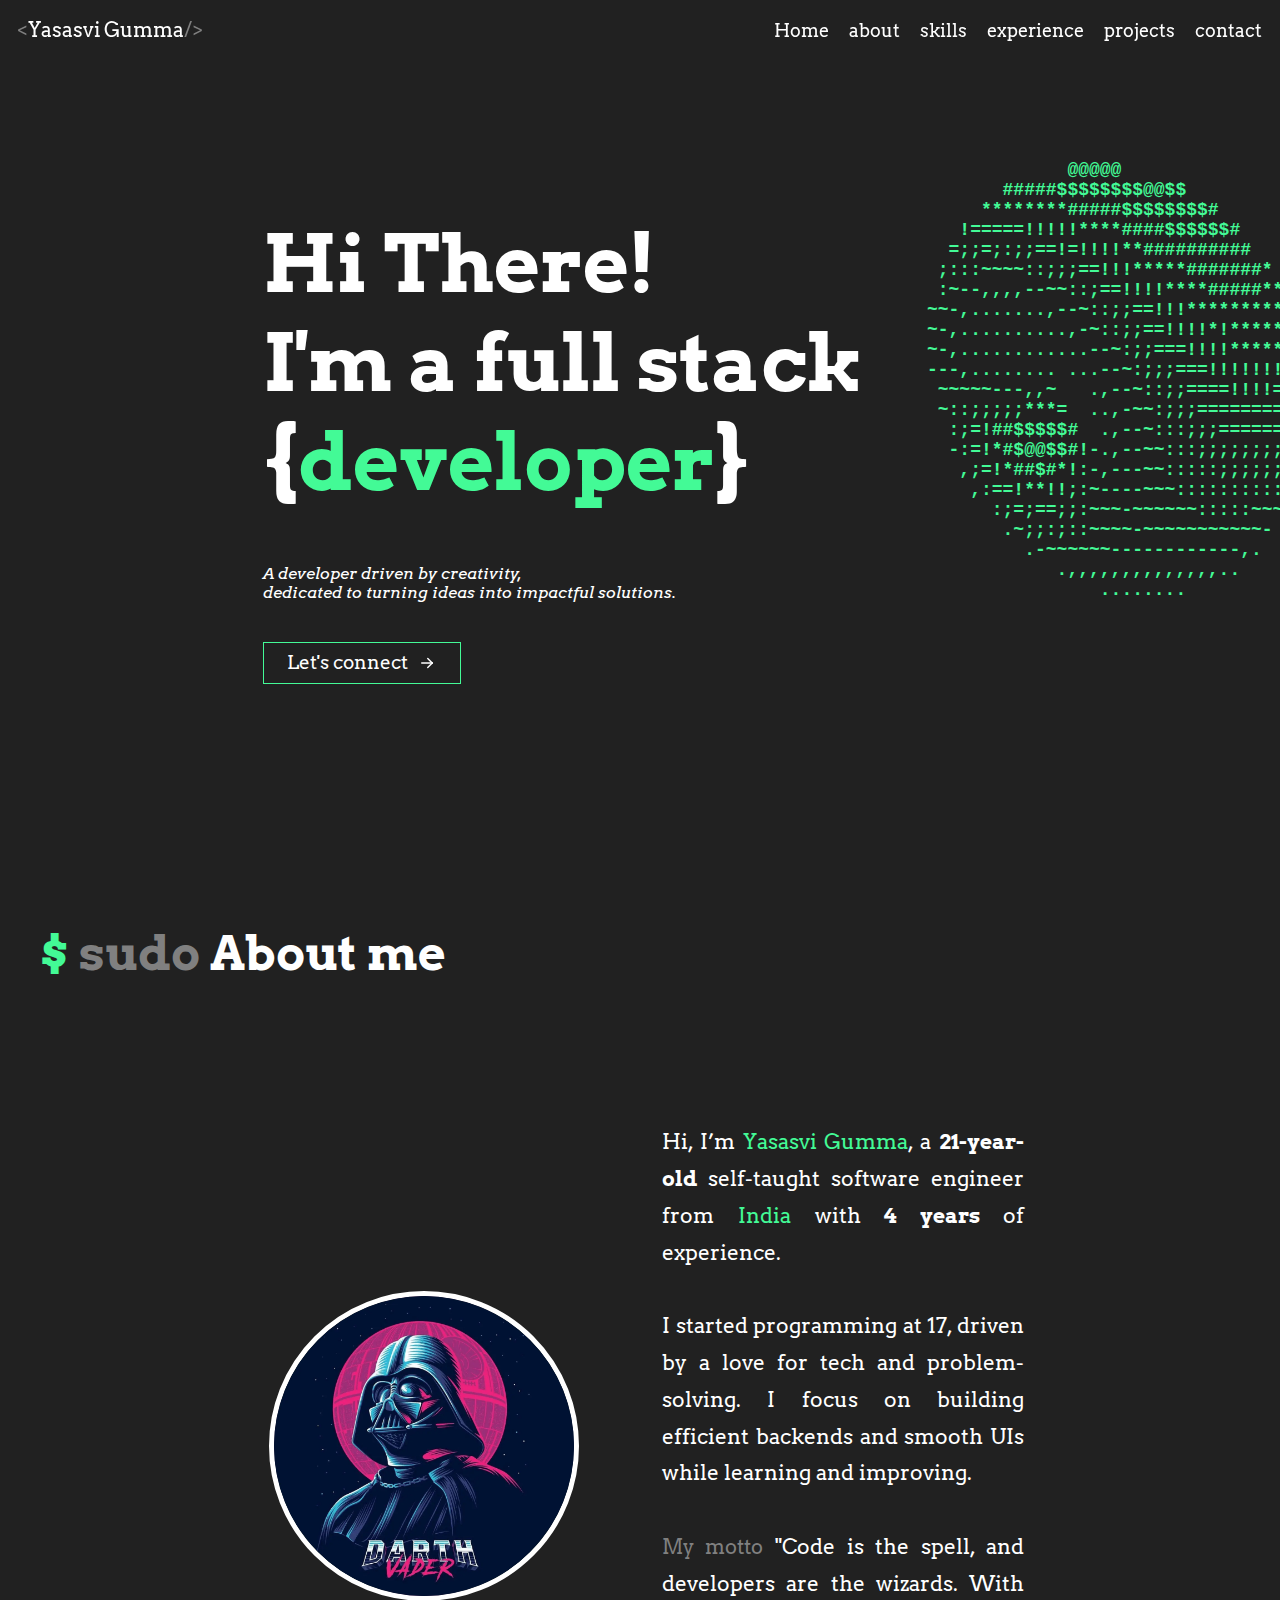
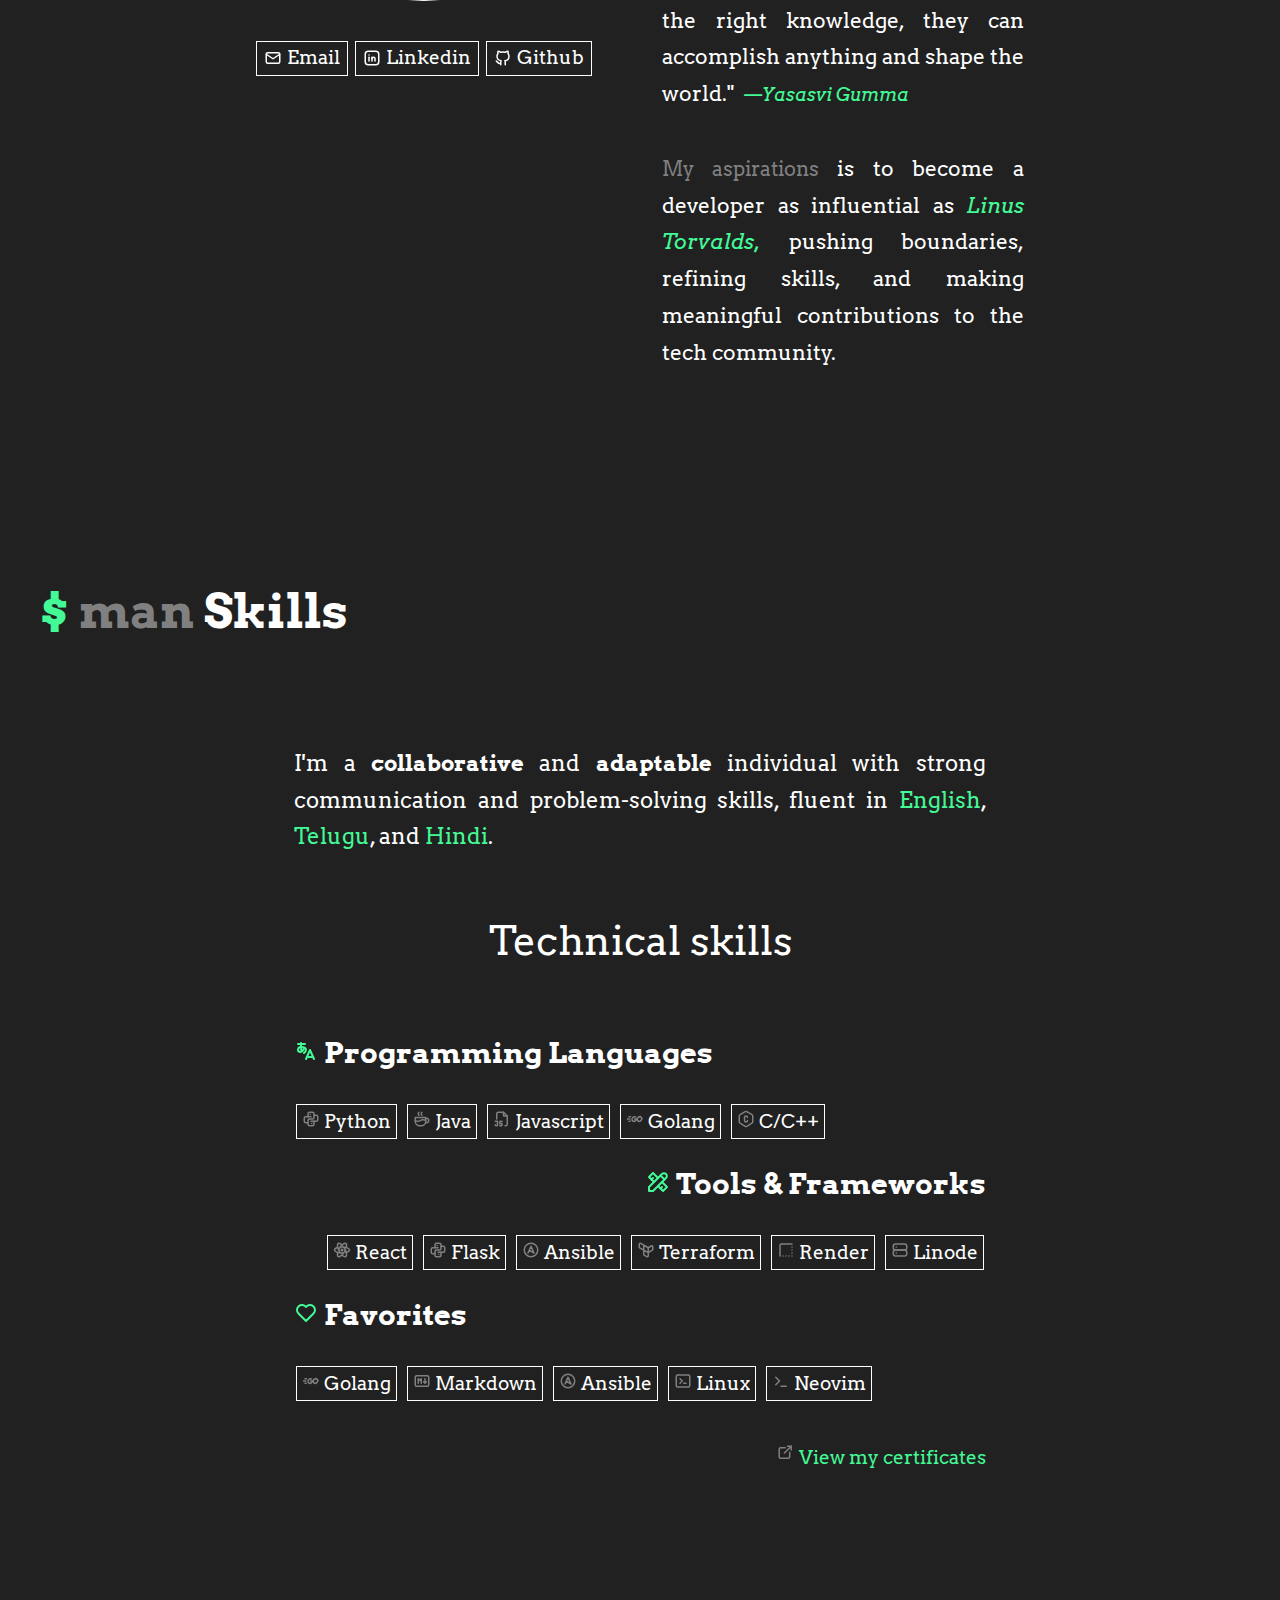
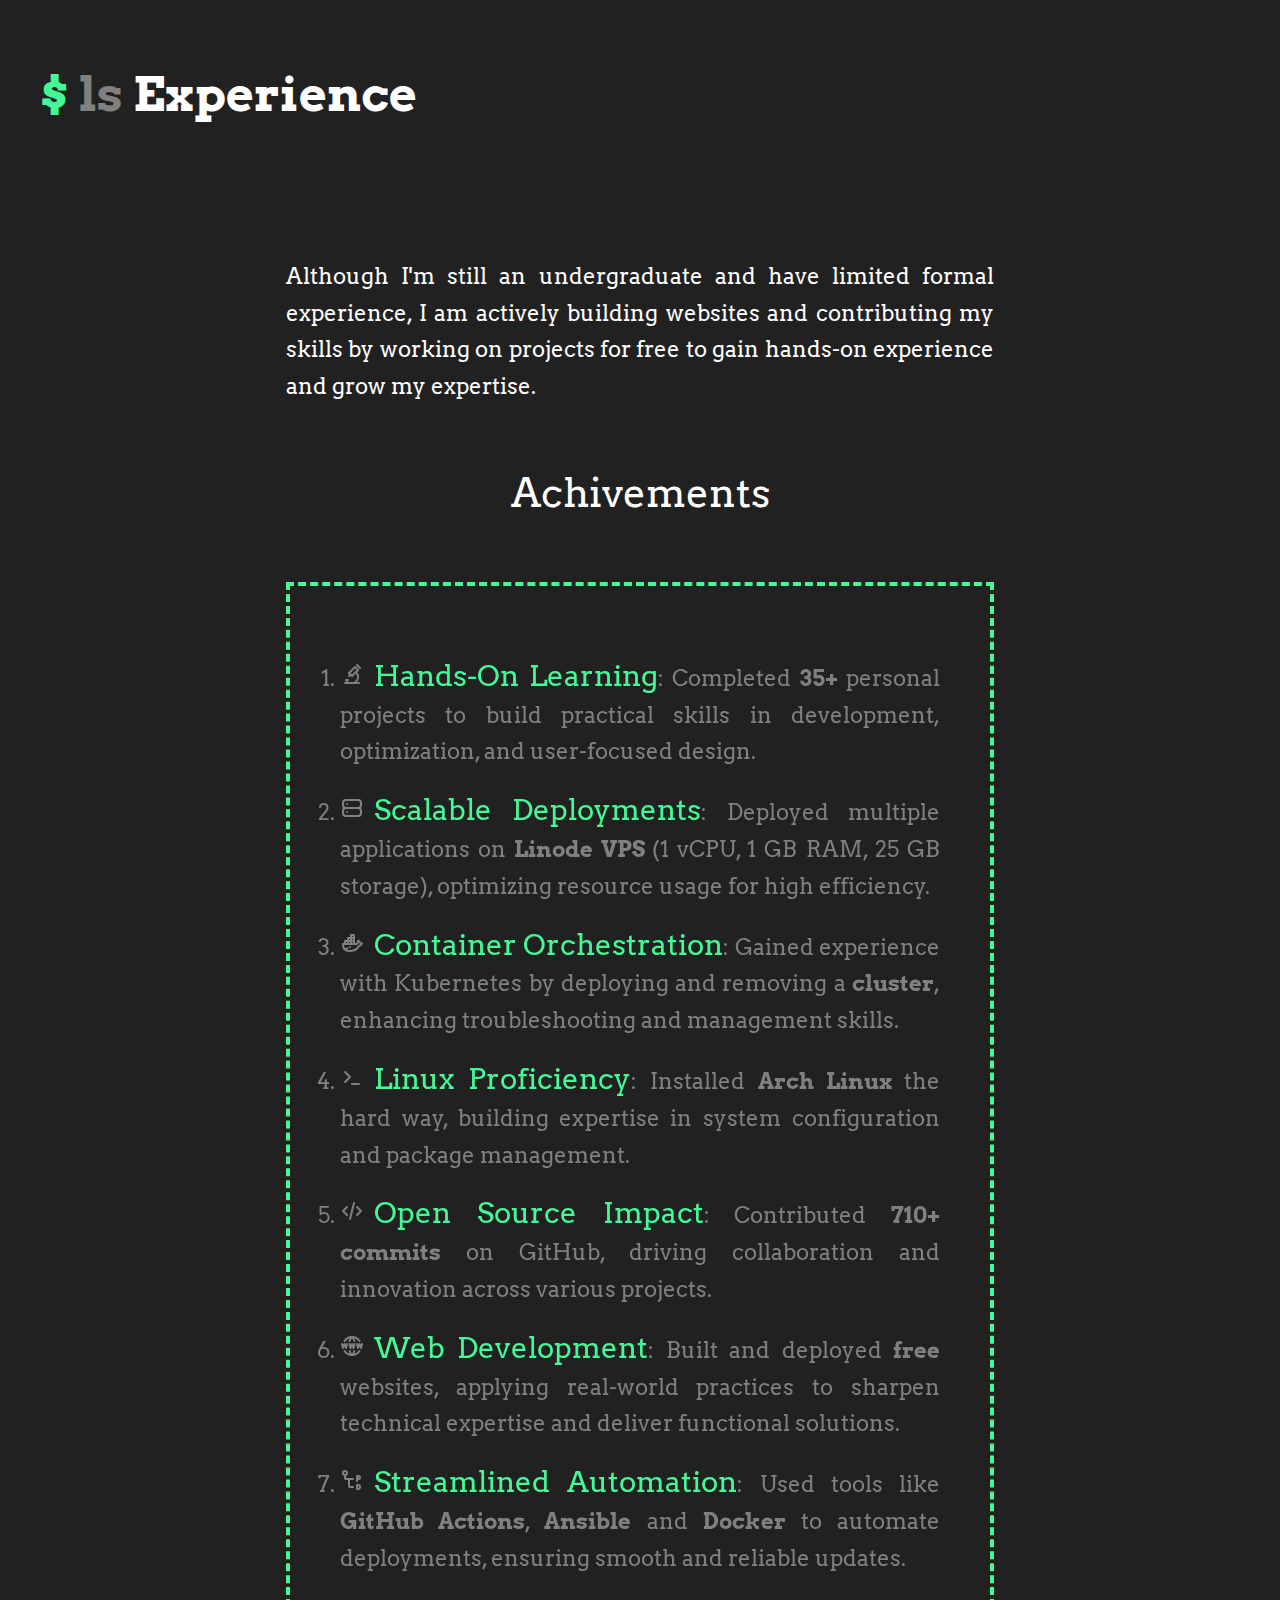
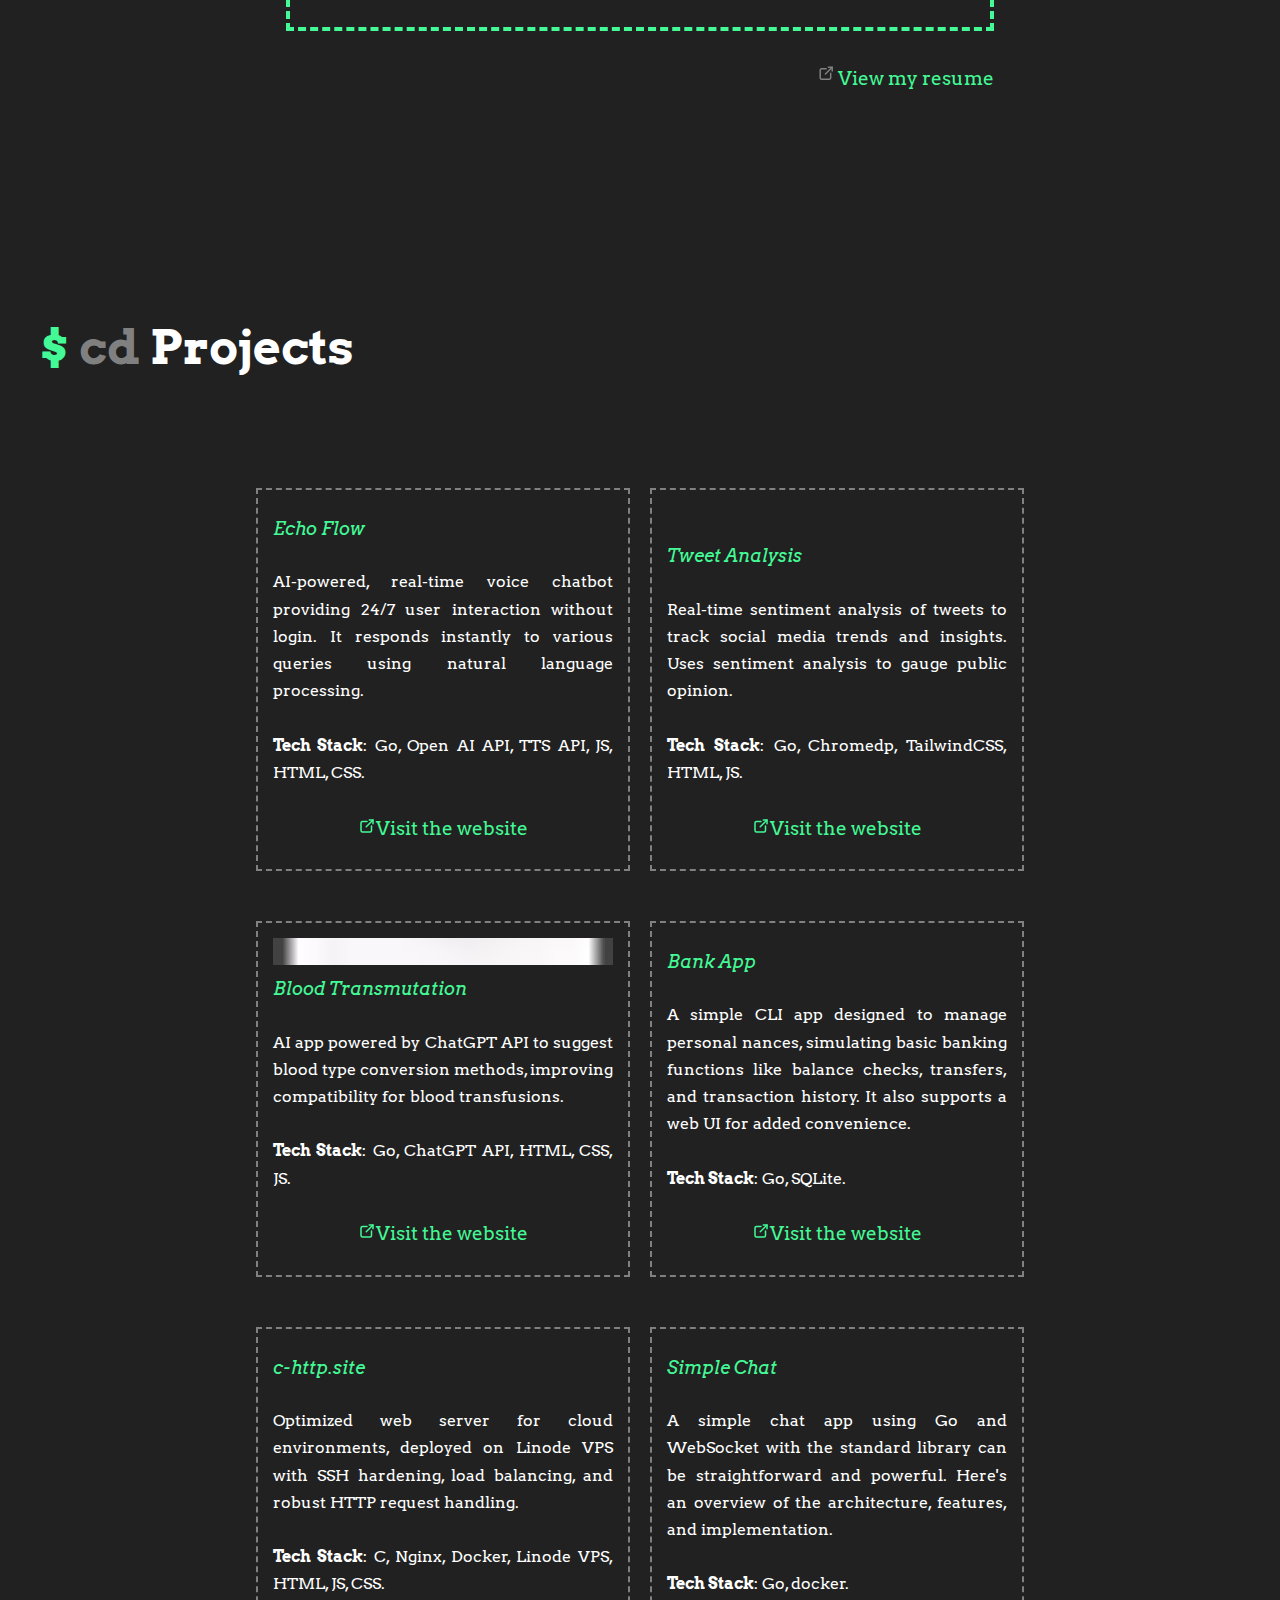
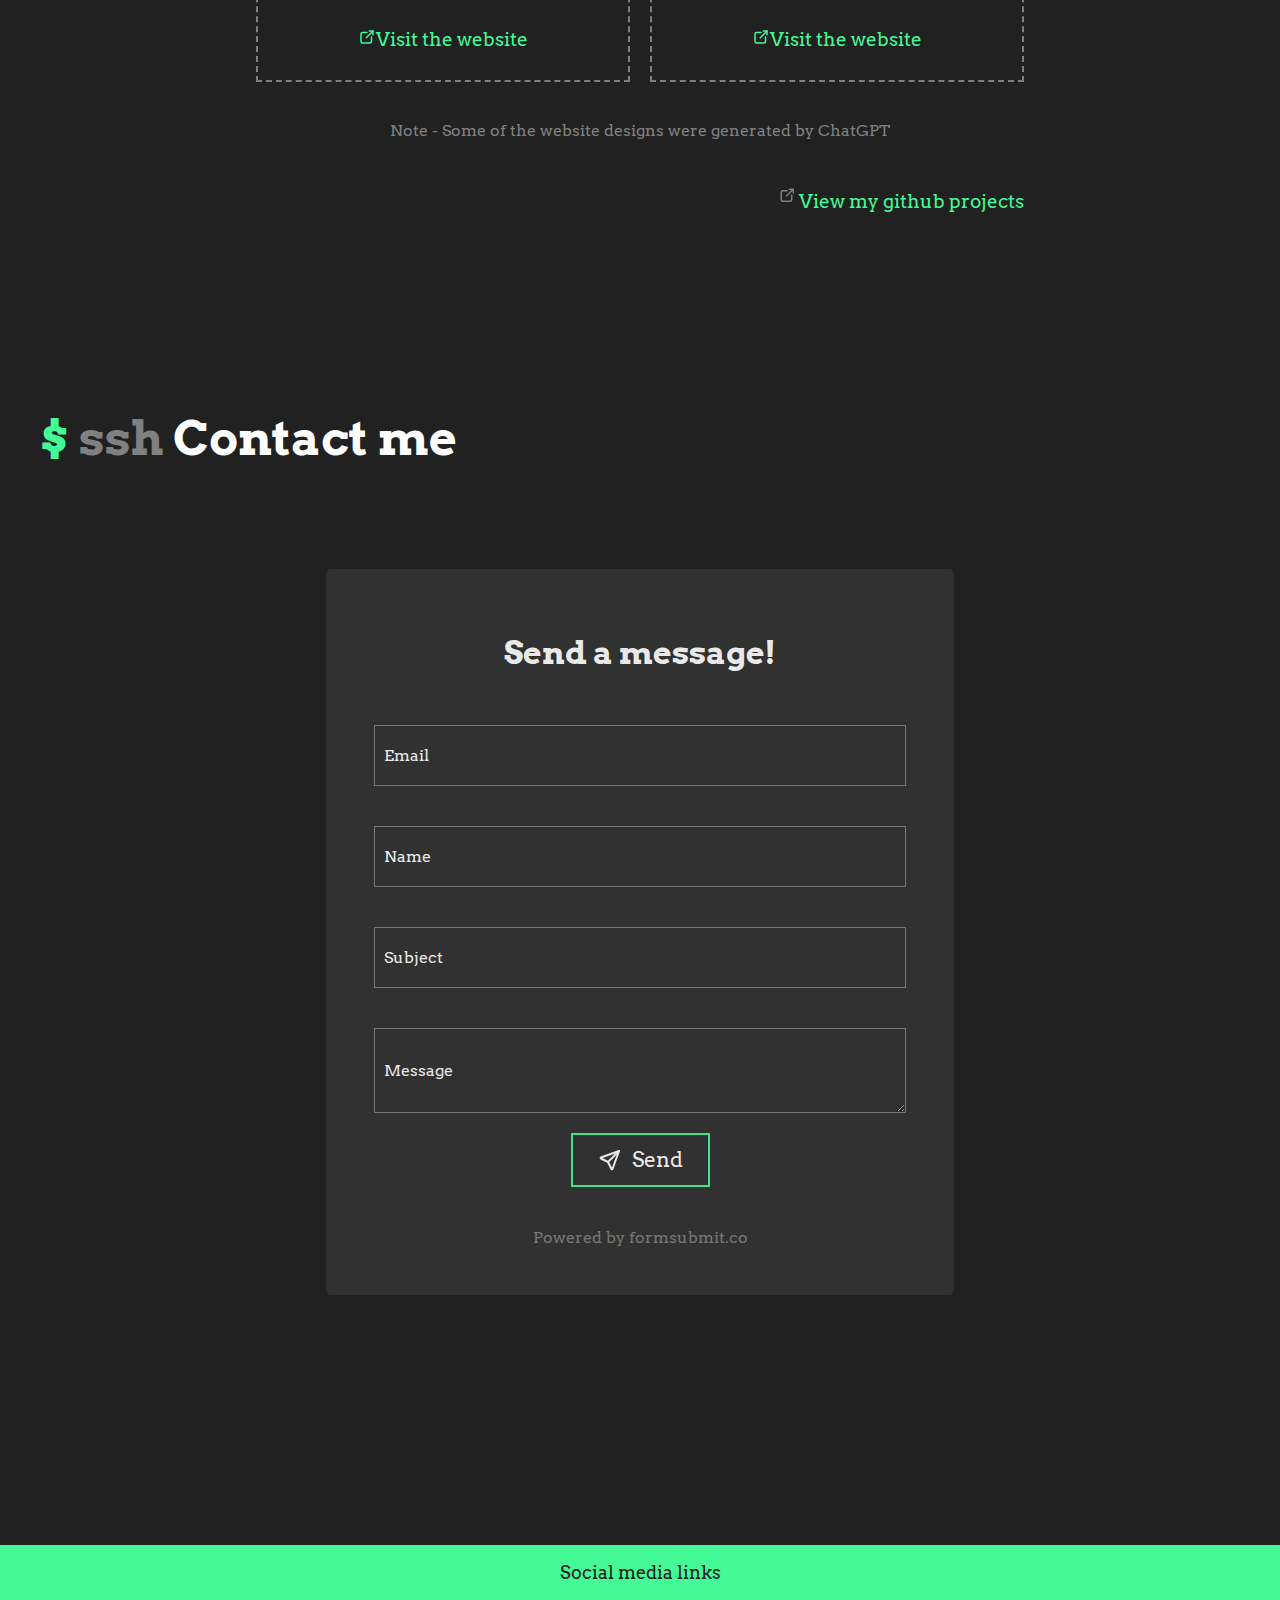
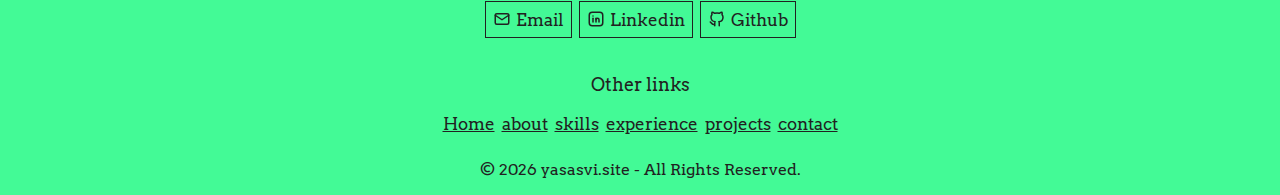
==== index.html @ 7210bdc7 "Done with changes for now." ====
<!doctype html>
<html lang="en">

<head>
  <meta charset="UTF-8" />
  <meta name="X-UA-Compatible" content="IE=edge">
  <meta name="viewport" content="width=device-width, initial-scale=1.0" />
  <meta name="description"
    content="Portfolio of Yasasvi, a passionate software developer with expertise in Golang, web development, and machine learning. Explore projects like 'Blood Transmutation Using Machine Learning Tools', 'Assured Contract Farming System for Stable Market Access', and more. Skills include backend development, blockchain integration, and UI design. Dedicated to creating innovative solutions with an emphasis on clean, efficient code.">
  <title>Yasasvi's portfolio</title>

  <link rel="dns-prefetch" href="https://fonts.googleapis.com">
  <link rel="dns-prefetch" href="https://fonts.gstatic.com" crossorigin />

  <link rel="preconnect" href="https://fonts.googleapis.com" />
  <link rel="preconnect" href="https://fonts.gstatic.com" crossorigin />
  <link href="https://fonts.googleapis.com/css2?family=Arvo:ital,wght@0,400;0,700;1,400;1,700&display=swap"
    rel="stylesheet" media="all" />
  <link rel="stylesheet" href="/assets/css/styles.css" />

  <link rel="prefetch" type="image/webp" href="/assets/img/favicon-small.webp" as="icon">
  <link rel="icon" type="image/webp" href="/assets/img/favicon-small.webp" />
</head>

<body>
  <nav>
    <div class="logo">
      <a href="/">
        <span class="left"></span>
        <span class="logo-txt" style="font-size: 20px">Yasasvi</span>
        <span class="right"></span>
      </a>
    </div>
    <div>
      <a href="/#">Home</a>
      <a href="/#about">about</a>
      <a href="/#skills">skills</a>
      <a href="/#experience">experience</a>
      <a href="/#projects">projects</a>
      <a href="/#contact">contact</a>
    </div>
    <div class="gear">
      <svg xmlns="http://www.w3.org/2000/svg" width="24" height="24" viewBox="0 0 24 24" fill="none"
        stroke="currentColor" stroke-width="2" stroke-linecap="round" stroke-linejoin="round"
        class="icon icon-tabler icons-tabler-outline icon-tabler-menu-4">
        <path stroke="none" d="M0 0h24v24H0z" fill="none" />
        <path d="M7 6h10" />
        <path d="M4 12h16" />
        <path d="M7 12h13" />
        <path d="M7 18h10" />
      </svg>
    </div>
    <div class="sidebar">
      <div>
        <a href="/#">Home</a>
        <a href="/#about">about</a>
        <a href="/#skills">skills</a>
        <a href="/#experience">experience</a>
        <a href="/#projects">projects</a>
        <a href="/#contact">contact</a>
      </div>
    </div>
  </nav>
  <main>
    <section id="home" style="position: relative;">
      <div style="
            position: relative;
            z-index: 2;
          ">
        <div>
          <h1>
            Hi There!<br />I'm a full stack <br />{<span data-value="developer" class="developer"
              style="color: var(--btn-color)">developer</span>}
          </h1>
          <script defer src="/assets/js/developer.js"></script>

          <p style="font-style: italic; font-weight: 500">
            A developer driven by creativity, <br />
            dedicated to turning ideas into impactful solutions.
          </p>

          <br />
          <a href="/#contact" class="btn">Let's connect <svg xmlns="http://www.w3.org/2000/svg" width="24" height="24"
              viewBox="0 0 24 24" fill="none" stroke="currentColor" stroke-width="2" stroke-linecap="round"
              stroke-linejoin="round" class="icon icon-tabler icons-tabler-outline icon-tabler-arrow-right">
              <path stroke="none" d="M0 0h24v24H0z" fill="none" />
              <path d="M5 12l14 0" />
              <path d="M13 18l6 -6" />
              <path d="M13 6l6 6" />
            </svg></a>
        </div>
        <div>
          <div id="donut" style="
                position: absolute;
                top: 0;
                right: 0;
                bottom: 0;
                z-index: -1;
                overflow: clip();
              "></div>
          <script defer src="/assets/js/donut.js"></script>
        </div>
      </div>
    </section>
    <section id="about">
      <h2 class="sub-heading">
        <span class="command" title="A unix/linux command which gives more control">sudo</span>
        About me
      </h2>
      <div style="
            display: flex;
            gap: 70px;
            justify-content: center;
            align-items: center;
            line-height: 2.3rem;
          ">
        <div>
          <img src="/assets/img/favicon.webp " alt="profile pic" width="300px" height="300px" class="blur-load"
            style="border-radius: 50%; border: 5px solid white; background-image: url(/assets/img/favicon-small.webp);"
            title="This is my github profile pic" loading="lazy" />
          <div class="about-links">
            <a href="mailto:contact@yasasvi.site" class="links" target="_blank"><svg xmlns="http://www.w3.org/2000/svg"
                width="24" height="24" viewBox="0 0 24 24" fill="none" stroke="currentColor" stroke-width="2"
                stroke-linecap="round" stroke-linejoin="round"
                class="icon icon-tabler icons-tabler-outline icon-tabler-mail">
                <path stroke="none" d="M0 0h24v24H0z" fill="none" />
                <path d="M3 7a2 2 0 0 1 2 -2h14a2 2 0 0 1 2 2v10a2 2 0 0 1 -2 2h-14a2 2 0 0 1 -2 -2v-10z" />
                <path d="M3 7l9 6l9 -6" />
              </svg>Email</a>
            <a href="https://www.linkedin.com/in/yasasvi-gumma/" class="links" target="_blank"><svg
                xmlns="http://www.w3.org/2000/svg" width="24" height="24" viewBox="0 0 24 24" fill="none"
                stroke="currentColor" stroke-width="2" stroke-linecap="round" stroke-linejoin="round"
                class="icon icon-tabler icons-tabler-outline icon-tabler-brand-linkedin">
                <path stroke="none" d="M0 0h24v24H0z" fill="none" />
                <path d="M8 11v5" />
                <path d="M8 8v.01" />
                <path d="M12 16v-5" />
                <path d="M16 16v-3a2 2 0 1 0 -4 0" />
                <path d="M3 7a4 4 0 0 1 4 -4h10a4 4 0 0 1 4 4v10a4 4 0 0 1 -4 4h-10a4 4 0 0 1 -4 -4z" />
              </svg>Linkedin</a>
            <a href="https://github.com/MementoMori11723" target="_blank" class="links"><svg
                xmlns="http://www.w3.org/2000/svg" width="24" height="24" viewBox="0 0 24 24" fill="none"
                stroke="currentColor" stroke-width="2" stroke-linecap="round" stroke-linejoin="round"
                class="icon icon-tabler icons-tabler-outline icon-tabler-brand-github">
                <path stroke="none" d="M0 0h24v24H0z" fill="none" />
                <path
                  d="M9 19c-4.3 1.4 -4.3 -2.5 -6 -3m12 5v-3.5c0 -1 .1 -1.4 -.5 -2c2.8 -.3 5.5 -1.4 5.5 -6a4.6 4.6 0 0 0 -1.3 -3.2a4.2 4.2 0 0 0 -.1 -3.2s-1.1 -.3 -3.5 1.3a12.3 12.3 0 0 0 -6.2 0c-2.4 -1.6 -3.5 -1.3 -3.5 -1.3a4.2 4.2 0 0 0 -.1 3.2a4.6 4.6 0 0 0 -1.3 3.2c0 4.6 2.7 5.7 5.5 6c-.6 .6 -.6 1.2 -.5 2v3.5" />
              </svg>Github</a>
          </div>
        </div>
        <div>
          <p style="
                font-weight: 500;
                font-size: 1.3rem;
                text-align: justify;
                margin-top: 150px;
              ">
            Hi, I’m <span style="color: var(--btn-color)">Yasasvi Gumma</span>, a <strong>21-year-old</strong>
            self-taught software engineer from <span style="color: var(--btn-color)">India</span> with <strong>4 years
            </strong>of experience. <br> <br>I started programming at 17, driven by a love for tech and problem-solving.
            I focus on building efficient backends and smooth UIs while learning and improving. <br /><br />
            <span class="about-sub-tag">My motto</span>
            "Code is the spell, and developers are the wizards. With the right
            knowledge, they can accomplish anything and shape the world."&nbsp;
            <span style="
                  font-style: italic;
                  font-size: 1.15rem;
                  color: var(--btn-color);
                ">—Yasasvi Gumma</span>

            <br /><br />
            <span class="about-sub-tag">My aspirations</span>
            is to become a developer as influential as
            <span style="font-style: italic; color: var(--btn-color)">Linus Torvalds,</span>
            pushing boundaries, refining skills, and making meaningful
            contributions to the tech community.
          </p>
        </div>
      </div>
    </section>
    <section id="skills">
      <h2 class="sub-heading">
        <span class="command" title="A unix/linux command which gives information about other commands">man</span>
        Skills
      </h2>
      <div class="data">
        <p style="font-size: 1.4rem; line-height: 2.3rem;">I'm a <strong>collaborative</strong> and
          <strong>adaptable</strong> individual with strong
          communication and problem-solving skills, fluent in
          <span style="color: var(--btn-color)">English</span>, <span style="color: var(--btn-color)">Telugu</span>, and
          <span style="color: var(--btn-color)">Hindi</span>.
        </p>
        <div class="txt">
          <p>Technical skills</p>
        </div>
        <div class="left">
          <p>
            <span> <svg xmlns="http://www.w3.org/2000/svg" width="24" height="24" viewBox="0 0 24 24" fill="none"
                stroke="currentColor" stroke-width="2" stroke-linecap="round" stroke-linejoin="round"
                class="icon icon-tabler icons-tabler-outline icon-tabler-language-hiragana">
                <path stroke="none" d="M0 0h24v24H0z" fill="none" />
                <path d="M4 5h7" />
                <path d="M7 4c0 4.846 0 7 .5 8" />
                <path
                  d="M10 8.5c0 2.286 -2 4.5 -3.5 4.5s-2.5 -1.135 -2.5 -2c0 -2 1 -3 3 -3s5 .57 5 2.857c0 1.524 -.667 2.571 -2 3.143" />
                <path d="M12 20l4 -9l4 9" />
                <path d="M19.1 18h-6.2" />
              </svg> Programming Languages</span>
          <div>
            <a href="https://www.python.org/" target="_blank"
              title="Python is a programming language that is easy to get started with."><svg
                xmlns="http://www.w3.org/2000/svg" width="24" height="24" viewBox="0 0 24 24" fill="none"
                stroke="currentColor" stroke-width="2" stroke-linecap="round" stroke-linejoin="round"
                class="icon icon-tabler icons-tabler-outline icon-tabler-brand-python">
                <path stroke="none" d="M0 0h24v24H0z" fill="none" />
                <path d="M12 9h-7a2 2 0 0 0 -2 2v4a2 2 0 0 0 2 2h3" />
                <path d="M12 15h7a2 2 0 0 0 2 -2v-4a2 2 0 0 0 -2 -2h-3" />
                <path
                  d="M8 9v-4a2 2 0 0 1 2 -2h4a2 2 0 0 1 2 2v5a2 2 0 0 1 -2 2h-4a2 2 0 0 0 -2 2v5a2 2 0 0 0 2 2h4a2 2 0 0 0 2 -2v-4" />
                <path d="M11 6l0 .01" />
                <path d="M13 18l0 .01" />
              </svg>Python</a>
            <a href="https://en.wikipedia.org/wiki/Java_(programming_language)" target="_blank"><svg
                xmlns="http://www.w3.org/2000/svg" width="24" height="24" viewBox="0 0 24 24" fill="none"
                stroke="currentColor" stroke-width="2" stroke-linecap="round" stroke-linejoin="round"
                class="icon icon-tabler icons-tabler-outline icon-tabler-coffee">
                <path stroke="none" d="M0 0h24v24H0z" fill="none" />
                <path
                  d="M3 14c.83 .642 2.077 1.017 3.5 1c1.423 .017 2.67 -.358 3.5 -1c.83 -.642 2.077 -1.017 3.5 -1c1.423 -.017 2.67 .358 3.5 1" />
                <path d="M8 3a2.4 2.4 0 0 0 -1 2a2.4 2.4 0 0 0 1 2" />
                <path d="M12 3a2.4 2.4 0 0 0 -1 2a2.4 2.4 0 0 0 1 2" />
                <path d="M3 10h14v5a6 6 0 0 1 -6 6h-2a6 6 0 0 1 -6 -6v-5z" />
                <path d="M16.746 16.726a3 3 0 1 0 .252 -5.555" />
              </svg>Java</a>
            <a href="https://developer.mozilla.org/en-US/docs/Learn_web_development/Core/Scripting/What_is_JavaScript"
              target="_blank"><svg xmlns="http://www.w3.org/2000/svg" width="24" height="24" viewBox="0 0 24 24"
                fill="none" stroke="currentColor" stroke-width="2" stroke-linecap="round" stroke-linejoin="round"
                class="icon icon-tabler icons-tabler-outline icon-tabler-file-type-js">
                <path stroke="none" d="M0 0h24v24H0z" fill="none" />
                <path d="M14 3v4a1 1 0 0 0 1 1h4" />
                <path d="M3 15h3v4.5a1.5 1.5 0 0 1 -3 0" />
                <path
                  d="M9 20.25c0 .414 .336 .75 .75 .75h1.25a1 1 0 0 0 1 -1v-1a1 1 0 0 0 -1 -1h-1a1 1 0 0 1 -1 -1v-1a1 1 0 0 1 1 -1h1.25a.75 .75 0 0 1 .75 .75" />
                <path d="M5 12v-7a2 2 0 0 1 2 -2h7l5 5v11a2 2 0 0 1 -2 2h-1" />
              </svg>Javascript</a>
            <a href="https://go.dev/" target="_blank"><svg xmlns="http://www.w3.org/2000/svg" width="24" height="24"
                viewBox="0 0 24 24" fill="none" stroke="currentColor" stroke-width="2" stroke-linecap="round"
                stroke-linejoin="round" class="icon icon-tabler icons-tabler-outline icon-tabler-brand-golang">
                <path stroke="none" d="M0 0h24v24H0z" fill="none" />
                <path
                  d="M15.695 14.305c1.061 1.06 2.953 .888 4.226 -.384c1.272 -1.273 1.444 -3.165 .384 -4.226c-1.061 -1.06 -2.953 -.888 -4.226 .384c-1.272 1.273 -1.444 3.165 -.384 4.226z" />
                <path
                  d="M12.68 9.233c-1.084 -.497 -2.545 -.191 -3.591 .846c-1.284 1.273 -1.457 3.165 -.388 4.226c1.07 1.06 2.978 .888 4.261 -.384a3.669 3.669 0 0 0 1.038 -1.921h-2.427" />
                <path d="M5.5 15h-1.5" />
                <path d="M6 9h-2" />
                <path d="M5 12h-3" />
              </svg>Golang</a>
            <a href="https://en.wikipedia.org/wiki/C_(programming_language)" target="_blank"><svg
                xmlns="http://www.w3.org/2000/svg" width="24" height="24" viewBox="0 0 24 24" fill="none"
                stroke="currentColor" stroke-width="2" stroke-linecap="round" stroke-linejoin="round"
                class="icon icon-tabler icons-tabler-outline icon-tabler-hexagon-letter-c">
                <path stroke="none" d="M0 0h24v24H0z" fill="none" />
                <path
                  d="M19.875 6.27a2.225 2.225 0 0 1 1.125 1.948v7.284c0 .809 -.443 1.555 -1.158 1.948l-6.75 4.27a2.269 2.269 0 0 1 -2.184 0l-6.75 -4.27a2.225 2.225 0 0 1 -1.158 -1.948v-7.285c0 -.809 .443 -1.554 1.158 -1.947l6.75 -3.98a2.33 2.33 0 0 1 2.25 0l6.75 3.98h-.033z" />
                <path d="M14 10a2 2 0 1 0 -4 0v4a2 2 0 1 0 4 0" />
              </svg>C/C++</a>
          </div>
          </p>
        </div>
        <div class="right">
          <p>
            <span> <svg xmlns="http://www.w3.org/2000/svg" width="24" height="24" viewBox="0 0 24 24" fill="none"
                stroke="currentColor" stroke-width="2" stroke-linecap="round" stroke-linejoin="round"
                class="icon icon-tabler icons-tabler-outline icon-tabler-tools">
                <path stroke="none" d="M0 0h24v24H0z" fill="none" />
                <path d="M3 21h4l13 -13a1.5 1.5 0 0 0 -4 -4l-13 13v4" />
                <path d="M14.5 5.5l4 4" />
                <path d="M12 8l-5 -5l-4 4l5 5" />
                <path d="M7 8l-1.5 1.5" />
                <path d="M16 12l5 5l-4 4l-5 -5" />
                <path d="M16 17l-1.5 1.5" />
              </svg> Tools & Frameworks</span>
          <div>
            <a href="https://react.dev/" target="_blank"><svg xmlns="http://www.w3.org/2000/svg" width="24" height="24"
                viewBox="0 0 24 24" fill="none" stroke="currentColor" stroke-width="2" stroke-linecap="round"
                stroke-linejoin="round" class="icon icon-tabler icons-tabler-outline icon-tabler-brand-react">
                <path stroke="none" d="M0 0h24v24H0z" fill="none" />
                <path
                  d="M6.306 8.711c-2.602 .723 -4.306 1.926 -4.306 3.289c0 2.21 4.477 4 10 4c.773 0 1.526 -.035 2.248 -.102" />
                <path
                  d="M17.692 15.289c2.603 -.722 4.308 -1.926 4.308 -3.289c0 -2.21 -4.477 -4 -10 -4c-.773 0 -1.526 .035 -2.25 .102" />
                <path
                  d="M6.305 15.287c-.676 2.615 -.485 4.693 .695 5.373c1.913 1.105 5.703 -1.877 8.464 -6.66c.387 -.67 .733 -1.339 1.036 -2" />
                <path
                  d="M17.694 8.716c.677 -2.616 .487 -4.696 -.694 -5.376c-1.913 -1.105 -5.703 1.877 -8.464 6.66c-.387 .67 -.733 1.34 -1.037 2" />
                <path
                  d="M12 5.424c-1.925 -1.892 -3.82 -2.766 -5 -2.084c-1.913 1.104 -1.226 5.877 1.536 10.66c.386 .67 .793 1.304 1.212 1.896" />
                <path
                  d="M12 18.574c1.926 1.893 3.821 2.768 5 2.086c1.913 -1.104 1.226 -5.877 -1.536 -10.66c-.375 -.65 -.78 -1.283 -1.212 -1.897" />
                <path d="M11.5 12.866a1 1 0 1 0 1 -1.732a1 1 0 0 0 -1 1.732z" />
              </svg>React</a>
            <a href="https://flask.palletsprojects.com/en/stable/" target="_blank"><svg
                xmlns="http://www.w3.org/2000/svg" width="24" height="24" viewBox="0 0 24 24" fill="none"
                stroke="currentColor" stroke-width="2" stroke-linecap="round" stroke-linejoin="round"
                class="icon icon-tabler icons-tabler-outline icon-tabler-brand-python">
                <path stroke="none" d="M0 0h24v24H0z" fill="none" />
                <path d="M12 9h-7a2 2 0 0 0 -2 2v4a2 2 0 0 0 2 2h3" />
                <path d="M12 15h7a2 2 0 0 0 2 -2v-4a2 2 0 0 0 -2 -2h-3" />
                <path
                  d="M8 9v-4a2 2 0 0 1 2 -2h4a2 2 0 0 1 2 2v5a2 2 0 0 1 -2 2h-4a2 2 0 0 0 -2 2v5a2 2 0 0 0 2 2h4a2 2 0 0 0 2 -2v-4" />
                <path d="M11 6l0 .01" />
                <path d="M13 18l0 .01" />
              </svg>Flask</a>
            <a href="https://docs.ansible.com/ansible/latest/index.html" target="_blank"><svg
                xmlns="http://www.w3.org/2000/svg" width="24" height="24" viewBox="0 0 24 24" fill="none"
                stroke="currentColor" stroke-width="2" stroke-linecap="round" stroke-linejoin="round"
                class="icon icon-tabler icons-tabler-outline icon-tabler-brand-ansible">
                <path stroke="none" d="M0 0h24v24H0z" fill="none" />
                <path d="M12 12m-9 0a9 9 0 1 0 18 0a9 9 0 1 0 -18 0" />
                <path d="M9.647 12.294l6.353 3.706l-4 -9l-4 9" />
              </svg>Ansible</a>
            <a href="https://www.terraform.io/" target="_blank"><svg xmlns="http://www.w3.org/2000/svg" width="24"
                height="24" viewBox="0 0 24 24" fill="none" stroke="currentColor" stroke-width="2"
                stroke-linecap="round" stroke-linejoin="round"
                class="icon icon-tabler icons-tabler-outline icon-tabler-brand-terraform">
                <path stroke="none" d="M0 0h24v24H0z" fill="none" />
                <path
                  d="M15 15.5l-11.476 -6.216a1 1 0 0 1 -.524 -.88v-4.054a1.35 1.35 0 0 1 2.03 -1.166l9.97 5.816v10.65a1.35 1.35 0 0 1 -2.03 1.166l-3.474 -2.027a1 1 0 0 1 -.496 -.863v-11.926" />
                <path d="M15 15.5l5.504 -3.21a1 1 0 0 0 .496 -.864v-3.576a1.35 1.35 0 0 0 -2.03 -1.166l-3.97 2.316" />
              </svg>Terraform</a>
            <a href="https://render.com/" target="_blank"><svg xmlns="http://www.w3.org/2000/svg" width="24" height="24"
                viewBox="0 0 24 24" fill="none" stroke="currentColor" stroke-width="2" stroke-linecap="round"
                stroke-linejoin="round" class="icon icon-tabler icons-tabler-outline icon-tabler-border-style">
                <path stroke="none" d="M0 0h24v24H0z" fill="none" />
                <path d="M4 20v-14a2 2 0 0 1 2 -2h14" />
                <path d="M20 8v.01" />
                <path d="M20 12v.01" />
                <path d="M20 16v.01" />
                <path d="M8 20v.01" />
                <path d="M12 20v.01" />
                <path d="M16 20v.01" />
                <path d="M20 20v.01" />
              </svg>Render</a>
            <a href="https://www.linode.com/" target="_blank"><svg xmlns="http://www.w3.org/2000/svg" width="24"
                height="24" viewBox="0 0 24 24" fill="none" stroke="currentColor" stroke-width="2"
                stroke-linecap="round" stroke-linejoin="round"
                class="icon icon-tabler icons-tabler-outline icon-tabler-server">
                <path stroke="none" d="M0 0h24v24H0z" fill="none" />
                <path d="M3 4m0 3a3 3 0 0 1 3 -3h12a3 3 0 0 1 3 3v2a3 3 0 0 1 -3 3h-12a3 3 0 0 1 -3 -3z" />
                <path d="M3 12m0 3a3 3 0 0 1 3 -3h12a3 3 0 0 1 3 3v2a3 3 0 0 1 -3 3h-12a3 3 0 0 1 -3 -3z" />
                <path d="M7 8l0 .01" />
                <path d="M7 16l0 .01" />
              </svg>Linode</a>
          </div>
          </p>
        </div>
        <div class="left">
          <p>
            <span> <svg xmlns="http://www.w3.org/2000/svg" width="24" height="24" viewBox="0 0 24 24" fill="none"
                stroke="currentColor" stroke-width="2" stroke-linecap="round" stroke-linejoin="round"
                class="icon icon-tabler icons-tabler-outline icon-tabler-heart">
                <path stroke="none" d="M0 0h24v24H0z" fill="none" />
                <path d="M19.5 12.572l-7.5 7.428l-7.5 -7.428a5 5 0 1 1 7.5 -6.566a5 5 0 1 1 7.5 6.572" />
              </svg> Favorites</span>
          <div>
            <a href="https://go.dev/" target="_blank"><svg xmlns="http://www.w3.org/2000/svg" width="24" height="24"
                viewBox="0 0 24 24" fill="none" stroke="currentColor" stroke-width="2" stroke-linecap="round"
                stroke-linejoin="round" class="icon icon-tabler icons-tabler-outline icon-tabler-brand-golang">
                <path stroke="none" d="M0 0h24v24H0z" fill="none" />
                <path
                  d="M15.695 14.305c1.061 1.06 2.953 .888 4.226 -.384c1.272 -1.273 1.444 -3.165 .384 -4.226c-1.061 -1.06 -2.953 -.888 -4.226 .384c-1.272 1.273 -1.444 3.165 -.384 4.226z" />
                <path
                  d="M12.68 9.233c-1.084 -.497 -2.545 -.191 -3.591 .846c-1.284 1.273 -1.457 3.165 -.388 4.226c1.07 1.06 2.978 .888 4.261 -.384a3.669 3.669 0 0 0 1.038 -1.921h-2.427" />
                <path d="M5.5 15h-1.5" />
                <path d="M6 9h-2" />
                <path d="M5 12h-3" />
              </svg>Golang</a>
            <a href="https://www.markdownguide.org/" target="_blank"><svg xmlns="http://www.w3.org/2000/svg" width="24"
                height="24" viewBox="0 0 24 24" fill="none" stroke="currentColor" stroke-width="2"
                stroke-linecap="round" stroke-linejoin="round"
                class="icon icon-tabler icons-tabler-outline icon-tabler-markdown">
                <path stroke="none" d="M0 0h24v24H0z" fill="none" />
                <path d="M3 5m0 2a2 2 0 0 1 2 -2h14a2 2 0 0 1 2 2v10a2 2 0 0 1 -2 2h-14a2 2 0 0 1 -2 -2z" />
                <path d="M7 15v-6l2 2l2 -2v6" />
                <path d="M14 13l2 2l2 -2m-2 2v-6" />
              </svg>Markdown</a>
            <a href="https://docs.ansible.com/ansible/latest/index.html" target="_blank"><svg
                xmlns="http://www.w3.org/2000/svg" width="24" height="24" viewBox="0 0 24 24" fill="none"
                stroke="currentColor" stroke-width="2" stroke-linecap="round" stroke-linejoin="round"
                class="icon icon-tabler icons-tabler-outline icon-tabler-brand-ansible">
                <path stroke="none" d="M0 0h24v24H0z" fill="none" />
                <path d="M12 12m-9 0a9 9 0 1 0 18 0a9 9 0 1 0 -18 0" />
                <path d="M9.647 12.294l6.353 3.706l-4 -9l-4 9" />
              </svg>Ansible</a>
            <a href="https://en.wikipedia.org/wiki/Linux" target="_blank"
              title="It's an operating system that is free and open-source (I use Arch btw)."><svg
                xmlns="http://www.w3.org/2000/svg" width="24" height="24" viewBox="0 0 24 24" fill="none"
                stroke="currentColor" stroke-width="2" stroke-linecap="round" stroke-linejoin="round"
                class="icon icon-tabler icons-tabler-outline icon-tabler-terminal-2">
                <path stroke="none" d="M0 0h24v24H0z" fill="none" />
                <path d="M8 9l3 3l-3 3" />
                <path d="M13 15l3 0" />
                <path d="M3 4m0 2a2 2 0 0 1 2 -2h14a2 2 0 0 1 2 2v12a2 2 0 0 1 -2 2h-14a2 2 0 0 1 -2 -2z" />
              </svg>Linux</a>
            <a href="https://neovim.io/" target="_blank"><svg xmlns="http://www.w3.org/2000/svg" width="24" height="24"
                viewBox="0 0 24 24" fill="none" stroke="currentColor" stroke-width="2" stroke-linecap="round"
                stroke-linejoin="round" class="icon icon-tabler icons-tabler-outline icon-tabler-terminal">
                <path stroke="none" d="M0 0h24v24H0z" fill="none" />
                <path d="M5 7l5 5l-5 5" />
                <path d="M12 19l7 0" />
              </svg>Neovim</a>
          </div>
          </p>
        </div>
        <div class="out-links"><a href="/assets/files/yasasvi's-certificates.pdf" target="_blank"><svg
              xmlns="http://www.w3.org/2000/svg" width="24" height="24" viewBox="0 0 24 24" fill="none"
              stroke="currentColor" stroke-width="2" stroke-linecap="round" stroke-linejoin="round"
              class="icon icon-tabler icons-tabler-outline icon-tabler-external-link">
              <path stroke="none" d="M0 0h24v24H0z" fill="none" />
              <path d="M12 6h-6a2 2 0 0 0 -2 2v10a2 2 0 0 0 2 2h10a2 2 0 0 0 2 -2v-6" />
              <path d="M11 13l9 -9" />
              <path d="M15 4h5v5" />
            </svg>View my certificates</a></div>
      </div>
    </section>
    <section id="experience">
      <h2 class="sub-heading">
        <span class="command"
          title="A unix/linux command which is used to give list of files and directory's or folders">ls</span>
        Experience
      </h2>
      <div>
        <p>Although I'm still an undergraduate and have limited formal experience, I am actively building websites and
          contributing my skills by working on projects for free to gain hands-on experience and grow my expertise.</p>
        <div class="auto-blur">
          <p>Achivements</p>
          <ol>
            <li><svg xmlns="http://www.w3.org/2000/svg" width="24" height="24" viewBox="0 0 24 24" fill="none"
                stroke="currentColor" stroke-width="2" stroke-linecap="round" stroke-linejoin="round"
                class="icon icon-tabler icons-tabler-outline icon-tabler-microscope">
                <path stroke="none" d="M0 0h24v24H0z" fill="none" />
                <path d="M5 21h14" />
                <path d="M6 18h2" />
                <path d="M7 18v3" />
                <path d="M9 11l3 3l6 -6l-3 -3z" />
                <path d="M10.5 12.5l-1.5 1.5" />
                <path d="M17 3l3 3" />
                <path d="M12 21a6 6 0 0 0 3.715 -10.712" />
              </svg><span>Hands-On Learning</span>: Completed <strong>35+</strong> personal
              projects to build
              practical skills in development,
              optimization, and user-focused design.</li>
            <li><svg xmlns="http://www.w3.org/2000/svg" width="24" height="24" viewBox="0 0 24 24" fill="none"
                stroke="currentColor" stroke-width="2" stroke-linecap="round" stroke-linejoin="round"
                class="icon icon-tabler icons-tabler-outline icon-tabler-server">
                <path stroke="none" d="M0 0h24v24H0z" fill="none" />
                <path d="M3 4m0 3a3 3 0 0 1 3 -3h12a3 3 0 0 1 3 3v2a3 3 0 0 1 -3 3h-12a3 3 0 0 1 -3 -3z" />
                <path d="M3 12m0 3a3 3 0 0 1 3 -3h12a3 3 0 0 1 3 3v2a3 3 0 0 1 -3 3h-12a3 3 0 0 1 -3 -3z" />
                <path d="M7 8l0 .01" />
                <path d="M7 16l0 .01" />
              </svg><span>Scalable Deployments</span>: Deployed multiple applications on
              <strong>Linode VPS </strong>(1 vCPU, 1 GB RAM, 25 GB storage), optimizing resource usage for high
              efficiency.
            </li>
            <li><svg xmlns="http://www.w3.org/2000/svg" width="24" height="24" viewBox="0 0 24 24" fill="none"
                stroke="currentColor" stroke-width="2" stroke-linecap="round" stroke-linejoin="round"
                class="icon icon-tabler icons-tabler-outline icon-tabler-brand-docker">
                <path stroke="none" d="M0 0h24v24H0z" fill="none" />
                <path
                  d="M22 12.54c-1.804 -.345 -2.701 -1.08 -3.523 -2.94c-.487 .696 -1.102 1.568 -.92 2.4c.028 .238 -.32 1 -.557 1h-14c0 5.208 3.164 7 6.196 7c4.124 .022 7.828 -1.376 9.854 -5c1.146 -.101 2.296 -1.505 2.95 -2.46z" />
                <path d="M5 10h3v3h-3z" />
                <path d="M8 10h3v3h-3z" />
                <path d="M11 10h3v3h-3z" />
                <path d="M8 7h3v3h-3z" />
                <path d="M11 7h3v3h-3z" />
                <path d="M11 4h3v3h-3z" />
                <path d="M4.571 18c1.5 0 2.047 -.074 2.958 -.78" />
                <path d="M10 16l0 .01" />
              </svg><span>Container Orchestration</span>: Gained experience with
              Kubernetes by
              deploying and removing a <strong>cluster</strong>, enhancing troubleshooting and management skills.</li>
            <li><svg xmlns="http://www.w3.org/2000/svg" width="24" height="24" viewBox="0 0 24 24" fill="none"
                stroke="currentColor" stroke-width="2" stroke-linecap="round" stroke-linejoin="round"
                class="icon icon-tabler icons-tabler-outline icon-tabler-terminal">
                <path stroke="none" d="M0 0h24v24H0z" fill="none" />
                <path d="M5 7l5 5l-5 5" />
                <path d="M12 19l7 0" />
              </svg><span>Linux Proficiency</span>: Installed <strong>Arch Linux </strong>the
              hard way, building expertise in system configuration and package management.</li>
            <li><svg xmlns="http://www.w3.org/2000/svg" width="24" height="24" viewBox="0 0 24 24" fill="none"
                stroke="currentColor" stroke-width="2" stroke-linecap="round" stroke-linejoin="round"
                class="icon icon-tabler icons-tabler-outline icon-tabler-code">
                <path stroke="none" d="M0 0h24v24H0z" fill="none" />
                <path d="M7 8l-4 4l4 4" />
                <path d="M17 8l4 4l-4 4" />
                <path d="M14 4l-4 16" />
              </svg><span>Open Source Impact</span>: Contributed <strong>710+ commits</strong> on
              GitHub, driving collaboration and innovation across various projects.</li>
            <li><svg xmlns="http://www.w3.org/2000/svg" width="24" height="24" viewBox="0 0 24 24" fill="none"
                stroke="currentColor" stroke-width="2" stroke-linecap="round" stroke-linejoin="round"
                class="icon icon-tabler icons-tabler-outline icon-tabler-world-www">
                <path stroke="none" d="M0 0h24v24H0z" fill="none" />
                <path d="M19.5 7a9 9 0 0 0 -7.5 -4a8.991 8.991 0 0 0 -7.484 4" />
                <path d="M11.5 3a16.989 16.989 0 0 0 -1.826 4" />
                <path d="M12.5 3a16.989 16.989 0 0 1 1.828 4" />
                <path d="M19.5 17a9 9 0 0 1 -7.5 4a8.991 8.991 0 0 1 -7.484 -4" />
                <path d="M11.5 21a16.989 16.989 0 0 1 -1.826 -4" />
                <path d="M12.5 21a16.989 16.989 0 0 0 1.828 -4" />
                <path d="M2 10l1 4l1.5 -4l1.5 4l1 -4" />
                <path d="M17 10l1 4l1.5 -4l1.5 4l1 -4" />
                <path d="M9.5 10l1 4l1.5 -4l1.5 4l1 -4" />
              </svg><span>Web Development</span>: Built and deployed <strong>free</strong>
              websites, applying
              real-world practices to sharpen technical expertise and deliver functional solutions.</li>
            <li><svg xmlns="http://www.w3.org/2000/svg" width="24" height="24" viewBox="0 0 24 24" fill="none"
                stroke="currentColor" stroke-width="2" stroke-linecap="round" stroke-linejoin="round"
                class="icon icon-tabler icons-tabler-outline icon-tabler-automatic-gearbox">
                <path stroke="none" d="M0 0h24v24H0z" fill="none" />
                <path d="M17 17v4h1a2 2 0 1 0 0 -4h-1z" />
                <path d="M17 11h1.5a1.5 1.5 0 0 0 0 -3h-1.5v5" />
                <path d="M5 5m-2 0a2 2 0 1 0 4 0a2 2 0 1 0 -4 0" />
                <path d="M5 7v3a1 1 0 0 0 1 1h3v7a1 1 0 0 0 1 1h3" />
                <path d="M9 11h4" />
              </svg><span>Streamlined Automation</span>: Used tools like
              <strong>GitHub
                Actions</strong>, <strong>Ansible</strong> and <strong>Docker</strong> to automate deployments, ensuring
              smooth and reliable
              updates.
            </li>
          </ol>
        </div>
        <div class="out-links"><a href="/assets/files/yasasvi-gumma.pdf" target="_blank"><svg
              xmlns="http://www.w3.org/2000/svg" width="24" height="24" viewBox="0 0 24 24" fill="none"
              stroke="currentColor" stroke-width="2" stroke-linecap="round" stroke-linejoin="round"
              class="icon icon-tabler icons-tabler-outline icon-tabler-external-link">
              <path stroke="none" d="M0 0h24v24H0z" fill="none" />
              <path d="M12 6h-6a2 2 0 0 0 -2 2v10a2 2 0 0 0 2 2h10a2 2 0 0 0 2 -2v-6" />
              <path d="M11 13l9 -9" />
              <path d="M15 4h5v5" />
            </svg>View
            my resume</a></div>
      </div>
    </section>
    <section id="projects">
      <h2 class="sub-heading">
        <span class="command" title="A command line tool which is used to change the directory or folder">cd</span>
        Projects
      </h2>
      <div>
        <div class="cards">
          <div>
            <img src="/assets/img/echo-flow.webp" alt="Preview of echo-flow website" class="blur-load"
              style="background-image: url(/assets/img/echo-flow-small.webp);" width="100%" height="40%" loading="lazy">
            <span class="project-title">Echo Flow</span>
            <p>
              <span>AI-powered, real-time voice chatbot providing 24/7 user interaction without login. It responds
                instantly to various queries
                using natural language processing. <br><br><strong>Tech Stack</strong>: Go, Open AI API, TTS API, JS,
                HTML, CSS.</span>
            </p>
            <a href="https://echo-flow.xyz" target="_blank"><svg xmlns="http://www.w3.org/2000/svg" width="24"
                height="24" viewBox="0 0 24 24" fill="none" stroke="currentColor" stroke-width="2"
                stroke-linecap="round" stroke-linejoin="round"
                class="icon icon-tabler icons-tabler-outline icon-tabler-external-link">
                <path stroke="none" d="M0 0h24v24H0z" fill="none" />
                <path d="M12 6h-6a2 2 0 0 0 -2 2v10a2 2 0 0 0 2 2h10a2 2 0 0 0 2 -2v-6" />
                <path d="M11 13l9 -9" />
                <path d="M15 4h5v5" />
              </svg>Visit the website</a>
          </div>
          <div>
            <img src="/assets/img/no-preview.png" alt="Preview of Tweet Analysis" width="100%" height="40%"
              loading="lazy">
            <span class="project-title">Tweet Analysis</span>
            <p>
              <span>Real-time sentiment analysis of tweets to track social media trends and insights. Uses sentiment
                analysis to gauge public
                opinion. <br><br><strong>Tech Stack</strong>: Go, Chromedp, TailwindCSS, HTML, JS.</span>
            </p>
            <a href="https://github.com/MementoMori11723/tweet-analyser" target="_blank"><svg
                xmlns="http://www.w3.org/2000/svg" width="24" height="24" viewBox="0 0 24 24" fill="none"
                stroke="currentColor" stroke-width="2" stroke-linecap="round" stroke-linejoin="round"
                class="icon icon-tabler icons-tabler-outline icon-tabler-external-link">
                <path stroke="none" d="M0 0h24v24H0z" fill="none" />
                <path d="M12 6h-6a2 2 0 0 0 -2 2v10a2 2 0 0 0 2 2h10a2 2 0 0 0 2 -2v-6" />
                <path d="M11 13l9 -9" />
                <path d="M15 4h5v5" />
              </svg>Visit the website</a>
          </div>
          <div>
            <img src="/assets/img/blood-transmutation.webp" class="blur-load"
              style="background-image: url(/assets/img/blood-transmutation-small.webp);"
              alt="Preview of Blood Transmutation" width="100%" height="40%" loading="lazy">
            <span class="project-title">Blood Transmutation</span>
            <p>
              <span>AI app powered by ChatGPT API to suggest blood type conversion methods, improving compatibility for
                blood
                transfusions. <br><br><strong>Tech Stack</strong>: Go, ChatGPT API, HTML, CSS, JS.</span>
            </p>
            <a href="https://blood-transmutation.yasasvi.site" target="_blank"><svg xmlns="http://www.w3.org/2000/svg"
                width="24" height="24" viewBox="0 0 24 24" fill="none" stroke="currentColor" stroke-width="2"
                stroke-linecap="round" stroke-linejoin="round"
                class="icon icon-tabler icons-tabler-outline icon-tabler-external-link">
                <path stroke="none" d="M0 0h24v24H0z" fill="none" />
                <path d="M12 6h-6a2 2 0 0 0 -2 2v10a2 2 0 0 0 2 2h10a2 2 0 0 0 2 -2v-6" />
                <path d="M11 13l9 -9" />
                <path d="M15 4h5v5" />
              </svg>Visit the website</a>
          </div>
          <div>
            <img src="/assets/img/no-preview.png" alt="Preview of Bank App" width="100%" height="40%" loading="lazy">
            <span class="project-title">Bank App</span>
            <p>
              <span>A simple CLI app designed to manage personal nances, simulating basic
                banking functions like balance checks, transfers, and transaction history. It also supports a web UI for
                added convenience.
                <br><br><strong>Tech Stack</strong>: Go, SQLite.</span>
            </p>
            <a href="https://github.com/MementoMori11723/Bank-App" target="_blank"><svg
                xmlns="http://www.w3.org/2000/svg" width="24" height="24" viewBox="0 0 24 24" fill="none"
                stroke="currentColor" stroke-width="2" stroke-linecap="round" stroke-linejoin="round"
                class="icon icon-tabler icons-tabler-outline icon-tabler-external-link">
                <path stroke="none" d="M0 0h24v24H0z" fill="none" />
                <path d="M12 6h-6a2 2 0 0 0 -2 2v10a2 2 0 0 0 2 2h10a2 2 0 0 0 2 -2v-6" />
                <path d="M11 13l9 -9" />
                <path d="M15 4h5v5" />
              </svg>Visit the website</a>
          </div>
          <div>
            <img src="/assets/img/c-http.webp" class="blur-load"
              style="background-image: url(/assets/img/c-http-small.webp);" alt="Preview of c-http.site" width="100%"
              height="40%" loading="lazy">
            <span class="project-title">c-http.site</span>
            <p>
              <span>Optimized web server for cloud environments, deployed on Linode VPS with SSH hardening, load
                balancing, and robust
                HTTP request handling. <br><br><strong>Tech Stack</strong>: C, Nginx, Docker, Linode VPS, HTML, JS,
                CSS.</span>
            </p>
            <a href="https://c-http.site" target="_blank"><svg xmlns="http://www.w3.org/2000/svg" width="24" height="24"
                viewBox="0 0 24 24" fill="none" stroke="currentColor" stroke-width="2" stroke-linecap="round"
                stroke-linejoin="round" class="icon icon-tabler icons-tabler-outline icon-tabler-external-link">
                <path stroke="none" d="M0 0h24v24H0z" fill="none" />
                <path d="M12 6h-6a2 2 0 0 0 -2 2v10a2 2 0 0 0 2 2h10a2 2 0 0 0 2 -2v-6" />
                <path d="M11 13l9 -9" />
                <path d="M15 4h5v5" />
              </svg>Visit the website</a>
          </div>
          <div>
            <img src="/assets/img/simple-chat.webp" class="blur-load"
              style="background-image: url(/assets/img/simple-chat-small.webp);" alt="Preview of Simple Chat"
              width="100%" height="40%" loading="lazy">
            <span class="project-title">Simple Chat</span>
            <p>
              <span>A simple chat app using Go and WebSocket with the standard library can be straightforward and
                powerful. Here's an overview of the architecture, features, and implementation. <br><br><strong>Tech
                  Stack</strong>: Go, docker.</span>
            </p>
            <a href="https://simple-chat.yasasvi.site" target="_blank"><svg xmlns="http://www.w3.org/2000/svg"
                width="24" height="24" viewBox="0 0 24 24" fill="none" stroke="currentColor" stroke-width="2"
                stroke-linecap="round" stroke-linejoin="round"
                class="icon icon-tabler icons-tabler-outline icon-tabler-external-link">
                <path stroke="none" d="M0 0h24v24H0z" fill="none" />
                <path d="M12 6h-6a2 2 0 0 0 -2 2v10a2 2 0 0 0 2 2h10a2 2 0 0 0 2 -2v-6" />
                <path d="M11 13l9 -9" />
                <path d="M15 4h5v5" />
              </svg>Visit the website</a>
          </div>
        </div>
        <p align="center" style="color: var(--subtxt-color); margin-top: 5%;">Note - Some of the website designs
          were generated by
          ChatGPT</p>
        <div class="out-links"><a href="https://github.com/MementoMori11723?tab=repositories" target="_blank"><svg
              xmlns="http://www.w3.org/2000/svg" width="24" height="24" viewBox="0 0 24 24" fill="none"
              stroke="currentColor" stroke-width="2" stroke-linecap="round" stroke-linejoin="round"
              class="icon icon-tabler icons-tabler-outline icon-tabler-external-link">
              <path stroke="none" d="M0 0h24v24H0z" fill="none" />
              <path d="M12 6h-6a2 2 0 0 0 -2 2v10a2 2 0 0 0 2 2h10a2 2 0 0 0 2 -2v-6" />
              <path d="M11 13l9 -9" />
              <path d="M15 4h5v5" />
            </svg>View my
            github projects</a></div>
      </div>
    </section>
    <section id="contact">
      <h2 class="sub-heading">
        <span class="command" title="A command line tool used to connect with different computers">ssh</span>
        Contact me
      </h2>
      <div>
        <form action="https://formsubmit.co/dc842988ea51ac65db9137e8a84854fd" method="POST">
          <input type="hidden" name="_subject" value="New submission!" />
          <input type="hidden" name="_next" value="http://yasasvi.site/thanks.html" />
          <input type="hidden" name="_blacklist" value="spammy pattern, banned term, phrase" />
          <input type="hidden" name="_autoresponse" value="Thank you for responding!" />
          <input type="hidden" name="_template" value="table" />
          <p style="font-size: 2rem; font-weight: 700">Send a message!</p>
          <div class="form-input">
            <input type="email" id="email" name="email" autocomplete="email" required /><label for="email">Email</label>
          </div>
          <div class="form-input">
            <input type="text" id="name" name="name" autocomplete="name" required /><label for="name">Name</label>
          </div>
          <div class="form-input">
            <input type="text" id="subject" name="subject" autocomplete="cc-type" required /><label
              for="subject">Subject</label>
          </div>
          <div class="form-input">
            <textarea type="text" id="message" name="message" autocomplete="work"
              style="height: 85px; width: 100%; box-sizing: border-box;" required></textarea><label
              for="message">Message</label>
          </div>
          <button type="submit"><svg xmlns="http://www.w3.org/2000/svg" width="24" height="24" viewBox="0 0 24 24"
              fill="none" stroke="currentColor" stroke-width="2" stroke-linecap="round" stroke-linejoin="round"
              class="icon icon-tabler icons-tabler-outline icon-tabler-send">
              <path stroke="none" d="M0 0h24v24H0z" fill="none" />
              <path d="M10 14l11 -11" />
              <path d="M21 3l-6.5 18a.55 .55 0 0 1 -1 0l-3.5 -7l-7 -3.5a.55 .55 0 0 1 0 -1l18 -6.5" />
            </svg> Send</button>
          <p style="font-size: 1rem; color: var(--subtxt-color); padding-top: 25px;">Powered by formsubmit.co</p>
        </form>
      </div>
    </section>
  </main>
  <footer style="background-color: var(--btn-color)">
    <p align="center" style="font-size: 1.1rem">Social media links</p>
    <div style="padding-bottom: 10px">
      <div>
        <a href="mailto:contact@yasasvi.site" class="links"><svg xmlns="http://www.w3.org/2000/svg" width="24"
            height="24" viewBox="0 0 24 24" fill="none" stroke="currentColor" stroke-width="2" stroke-linecap="round"
            stroke-linejoin="round" class="icon icon-tabler icons-tabler-outline icon-tabler-mail">
            <path stroke="none" d="M0 0h24v24H0z" fill="none" />
            <path d="M3 7a2 2 0 0 1 2 -2h14a2 2 0 0 1 2 2v10a2 2 0 0 1 -2 2h-14a2 2 0 0 1 -2 -2v-10z" />
            <path d="M3 7l9 6l9 -6" />
          </svg>Email</a>
        <a href="https://www.linkedin.com/in/yasasvi-gumma/" class="links"><svg xmlns="http://www.w3.org/2000/svg"
            width="24" height="24" viewBox="0 0 24 24" fill="none" stroke="currentColor" stroke-width="2"
            stroke-linecap="round" stroke-linejoin="round"
            class="icon icon-tabler icons-tabler-outline icon-tabler-brand-linkedin">
            <path stroke="none" d="M0 0h24v24H0z" fill="none" />
            <path d="M8 11v5" />
            <path d="M8 8v.01" />
            <path d="M12 16v-5" />
            <path d="M16 16v-3a2 2 0 1 0 -4 0" />
            <path d="M3 7a4 4 0 0 1 4 -4h10a4 4 0 0 1 4 4v10a4 4 0 0 1 -4 4h-10a4 4 0 0 1 -4 -4z" />
          </svg>Linkedin</a>
        <a href="https://github.com/MementoMori11723" class="links"><svg xmlns="http://www.w3.org/2000/svg" width="24"
            height="24" viewBox="0 0 24 24" fill="none" stroke="currentColor" stroke-width="2" stroke-linecap="round"
            stroke-linejoin="round" class="icon icon-tabler icons-tabler-outline icon-tabler-brand-github">
            <path stroke="none" d="M0 0h24v24H0z" fill="none" />
            <path
              d="M9 19c-4.3 1.4 -4.3 -2.5 -6 -3m12 5v-3.5c0 -1 .1 -1.4 -.5 -2c2.8 -.3 5.5 -1.4 5.5 -6a4.6 4.6 0 0 0 -1.3 -3.2a4.2 4.2 0 0 0 -.1 -3.2s-1.1 -.3 -3.5 1.3a12.3 12.3 0 0 0 -6.2 0c-2.4 -1.6 -3.5 -1.3 -3.5 -1.3a4.2 4.2 0 0 0 -.1 3.2a4.6 4.6 0 0 0 -1.3 3.2c0 4.6 2.7 5.7 5.5 6c-.6 .6 -.6 1.2 -.5 2v3.5" />
          </svg>Github</a>
      </div>
      <br />
      <p align="center" style="font-size: 1.1rem">Other links</p>
      <div>
        <a href="/#home">Home</a>
        <a href="/#about">about</a>
        <a href="/#skills">skills</a>
        <a href="/#experience">experience</a>
        <a href="/#projects">projects</a>
        <a href="/#contact">contact</a>
      </div>
    </div>
    <p id="copyright" align="center">
      &copy; 2025 yasasvi.site - All Rights Reserved.
    </p>
    <script>
      (() => {
        const copyrightElement = document.getElementById("copyright");
        copyrightElement.innerHTML =
          "&copy;  " +
          new Date().getFullYear() +
          " yasasvi.site - All Rights Reserved.";
      })();
    </script>
  </footer>
</body>
<script defer src="/assets/js/navbar.js"></script>

</html>
---- assets/css/styles.css ----
body,
section {
  flex-direction: column;
}

body,
nav {
  padding: 0;
  display: flex;
}

body,
nav,
nav>div {
  display: flex;
}

#donut,
nav a {
  font-size: 18px;
}

.logo,
a,
body,
nav.scrolled a {
  color: var(--txt-color);
}

#about .about-links a,
body {
  margin: 0;
}

#donut,
#skills .left p,
#skills .right p {
  font-weight: 700;
}

#experience>div,
#skills .data,
#skills .data .txt>p {
  text-align: justify;
}

.cards img,
img {
  object-fit: cover;
}

#about .about-links a,
#skills .data a,
.cards>div:hover {
  border: 1px solid var(--txt-color);
}

.btn,
form>button {
  background-color: inherit;
  gap: 10px;
}

.form-input input,
a,
body,
form>button {
  font-family: Arvo, monospace;
}

.links,
a,
nav a {
  text-decoration: none;
}

:root {
  --bg-color: #212121;
  --txt-color: white;
  --subtxt-color: gray;
  --btn-color: #43fa96;
}

a,
body {
  background-color: var(--bg-color);
}

h1 {
  font-size: 5rem;
}

a {
  font-size: 1.2rem;
}

.links svg,
a svg {
  width: 18px;
  height: 18px;
}

img {
  object-position: center;
}

.blur-load {
  background-size: cover;
  background-position: center;
}

.logo-txt::after {
  content: " Gumma";
}

nav {
  height: 60px;
  align-items: center;
  top: 0;
  position: sticky;
  justify-content: space-between;
  width: 100%;
  background-color: transparent;
  transition: background-color 10ms ease-in-out;
  z-index: 100;
}

nav>div {
  align-items: center;
  padding: 0 8px;
}

.logo,
.logo>a {
  justify-content: center;
  display: flex;
}

footer>div>div:first-child,
nav>div:last-child {
  gap: 12px;
}

nav a {
  padding: 8px 10px;
  transition: color 10ms ease-in-out;
}

nav.scrolled {
  background-color: color-mix(in srgb, var(--bg-color), var(--txt-color) 5%);
}

nav.scrolled a {
  background-color: inherit;
}

.btn:active,
.btn:hover,
nav a:hover {
  color: var(--bg-color);
  background-color: var(--btn-color);
}

#donut {
  white-space: pre;
  font-family: monospace;
  color: var(--btn-color);
}

.logo {
  align-items: center;
  font-size: 15rem;
  color: inherit;
}

.logo>a {
  align-items: center;
}

.logo a:hover,
.out-links a {
  color: var(--btn-color);
  background-color: var(--bg-color);
}

.logo>a>span.left::before {
  content: "<";
  color: var(--subtxt-color);
}

.logo>a>span.right::before {
  content: "/>";
  color: var(--subtxt-color);
}

.logo>a>span {
  font-size: 20px;
}

.btn {
  border: 1px solid var(--btn-color);
  color: inherit;
  margin-top: 5px;
  padding: 8px;
  width: 30%;
  display: flex;
  justify-content: center;
  align-items: center;
}

#skills .data a svg,
.about-sub-tag,
.command,
.out-links a svg {
  color: var(--subtxt-color);
}

section {
  position: relative;
  display: flex;
  align-items: center;
  min-height: 500px;
  max-width: 90%;
  padding: 100px 20vw;
}

.sub-heading {
  position: absolute;
  top: 10px;
  left: 10px;
  padding: 30px;
  margin-top: 50px;
  font-size: 3rem;
}

.sub-heading::before {
  content: "$ ";
  color: var(--btn-color);
}

.about-sub-tag {
  font-size: 1.27rem;
}

#about div {
  margin-top: 20px;
}

#about div>div:first-child {
  display: flex;
  flex-direction: column;
  justify-content: center;
  align-items: center;
}

#about .about-links,
#skills {
  flex-direction: row;
  display: flex;
}

#about .about-links {
  margin-top: 40px;
  background-color: var(--bg-color);
  gap: 7px;
  height: 35px;
}

#about .about-links a:hover,
#skills .data a:hover {
  color: var(--bg-color);
  background-color: var(--txt-color);
}

#skills {
  justify-content: center;
  align-items: center;
  height: 100%;
  flex-wrap: wrap;
}

#skills .data a {
  text-align: center;
  padding: 5px;
  margin: 2px;
}

#skills .data a svg {
  text-align: center;
  font-size: 1.3rem;
  padding-right: 4px;
}

#skills .data {
  height: auto;
  margin-top: 130px;
  width: 90%;
  gap: 30px;
}

#skills .data .txt {
  display: flex;
  flex-direction: row;
  justify-content: center;
  align-items: center;
  font-size: 2.5rem;
  flex-wrap: wrap;
}

#skills .left,
#skills .right,
.auto-blur li svg,
.auto-blur span {
  font-size: 1.8rem;
}

#skills .left {
  text-align: left;
}

#skills .right {
  text-align: right;
  margin: 30px 0;
}

#skills .left svg,
#skills .right svg,
.auto-blur span {
  color: var(--btn-color);
}

#skills .out-links a {
  border: none;
  margin: 0;
  padding: 0;
}

.out-links {
  text-align: right;
  border: none;
  font-size: 2.5rem;
  top: auto;
}

.out-links a svg {
  border: none;
  padding: 0.2rem;
}

#skills .out-links a:hover,
.out-links a:hover {
  color: var(--btn-color);
  background-color: var(--bg-color);
  text-decoration: underline;
}

.auto-blur li,
.auto-blur li svg,
.cards>div:hover {
  color: var(--subtxt-color);
}

.cards>div:hover,
.links:hover {
  background-color: var(--txt-color);
}

#experience>div {
  margin-top: 130px;
  font-size: 1.4rem;
  padding: 30px;
  line-height: 2.3rem;
}

.auto-blur p {
  text-align: center;
  font-size: 2.5rem;
  margin: 70px 0;
}

.auto-blur ol {
  line-height: 2.3rem;
  text-align: justify;
  border: 4px dashed var(--btn-color);
  padding: 50px;
  scroll-snap-type: y mandatory;
}

.auto-blur li {
  scroll-snap-align: start;
  animation: ease-in-out both autoBlur;
  will-change: filter;
  animation-timeline: view();
  margin-top: 22px;
}

#projects>div>div:last-child,
.cards>div {
  margin-top: 30px;
}

.auto-blur li svg {
  padding-right: 10px;
}

@keyframes autoBlur {

  0%,
  100% {
    filter: blur(8rem);
    color: var(--subtxt-color);
  }

  40%,
  45% {
    filter: blur(0px);
    color: var(--txt-color);
  }
}

.cards {
  margin-top: 130px;
  display: grid;
  grid-template-columns: repeat(auto-fit, minmax(300px, 1fr));
  justify-content: center;
  gap: 20px;
}

#contact div,
.cards>div,
.links,
form,
form>button {
  display: flex;
}

.cards>div {
  flex-direction: column;
  justify-content: flex-start;
  align-items: stretch;
  text-align: justify;
  padding: 15px;
  font-size: 1.03rem;
  line-height: 1.7rem;
  border: 2px dashed var(--subtxt-color);
  position: relative;
}

.cards a,
footer {
  margin-top: auto;
}

.project-title {
  font-size: 1.1rem;
  font-style: italic;
  color: var(--btn-color);
  margin: 10px 0;
}

.cards>div:hover .project-title {
  color: var(--bg-color);
}

.cards>div:hover {
  border-radius: 3px;
  transform: scale(1.1);
  -webkit-transition: 0.2s ease-in-out;
  transition: 0.2s ease-in-out;
}

.cards a {
  color: var(--btn-color);
  padding: 12px;
  text-align: center;
}

.cards div:hover a,
form>button:hover {
  background-color: var(--btn-color);
  color: var(--bg-color);
}

#contact div {
  height: 100%;
  width: 100%;
  text-align: center;
  justify-content: center;
  align-items: center;
}

form {
  width: 100%;
  flex-direction: column;
  justify-content: center;
  align-items: center;
  margin: 150px 70px;
  background-color: color-mix(in srgb, var(--txt-color), var(--bg-color) 92%);
  border-radius: 0.3rem;
  padding: 2rem 3rem;
  opacity: 0.9;
}

form>button {
  flex-direction: row;
  justify-content: center;
  align-items: center;
  font-size: 1.3rem;
  color: var(--txt-color);
  border: 2px solid var(--btn-color);
  outline: 0;
  width: auto;
  padding: 25px;
  height: 3rem;
}

.form-input {
  width: 100%;
  position: relative;
  margin: 20px 0;
}

.form-input label {
  position: absolute;
  top: 50%;
  left: 5px;
  transform: translateY(-50%);
  font-size: 1rem;
  color: var(--txt-color);
  padding: 0 5px;
  pointer-events: none;
  transition: 0.2s;
}

.form-input input {
  padding-top: 8px;
}

.form-input textarea {
  padding-top: 15px;
}

.form-input input,
textarea {
  width: 100%;
  height: 50px;
  font-size: 0.9rem;
  padding-left: 5px;
  color: var(--txt-color);
  background-color: transparent;
  border: 1.7px solid var(--subtxt-color);
  outline: 0;
}

footer,
footer a {
  background-color: var(--btn-color);
  color: var(--bg-color);
}

.form-input input:focus,
textarea:focus {
  border-color: var(--txt-color);
}

.form-input input:focus~label,
.form-input input:valid~label,
.form-input textarea:focus~label,
.form-input textarea:valid~label {
  top: 0;
  font-size: 1.15rem;
  background-color: var(--btn-color);
  color: var(--bg-color);
}

footer {
  bottom: 0;
  width: 100%;
}

footer a {
  font-size: 1.08rem;
  text-decoration: underline;
}

footer>div>div:first-child,
footer>div>div:last-child {
  display: flex;
  flex-direction: row;
  justify-content: center;
  align-items: center;
  gap: 7px;
}

.links {
  padding: 7px;
  flex-direction: row;
  justify-content: center;
  align-items: center;
  border: 1px solid var(--bg-color);
  gap: 5px;
}

#home>div {
  right: 10%;
  margin-bottom: 50px;
}

#donut {
  left: 62%;
}

.sidebar {
  position: fixed;
  top: 0;
  right: -250px;
  /* Initially hidden */
  height: 100vh;
  width: 250px;
  background-color: var(--bg-color);
  color: var(--txt-color);
  box-shadow: -10px 0 10px rgba(0, 0, 0, 0.5);
  transition:
    right 0.3s ease-in-out,
    opacity 0.3s ease-in-out;
  opacity: 0;
  visibility: hidden;
}

.sidebar.active {
  right: 0;
  opacity: 1;
  z-index: 101;
  scale: 1.2;
  visibility: visible;
}

.sidebar a {
  display: block;
  padding: 10px 20px;
  color: var(--txt-color);
  text-decoration: none;
  z-index: 9;
  transition: color 0.3s ease-in-out;
}

nav .gear {
  display: none;
}

@media (orientation: portrait) {
  #home {
    scale: 0.7;
    justify-content: center;
    align-items: center;
    text-align: justify;
  }

  h1 {
    font-size: 4.2rem;
  }

  nav>div:nth-child(2) {
    display: none;
  }

  nav .gear {
    display: block;
  }

  nav .sidebar {
    z-index: 101;
    display: flex;
  }

  #about>div {
    display: flex;
    flex-direction: column;
    margin-top: 7rem;
  }

  #contact>div {
    width: max(30rem, 100%);
  }

  #skills {
    display: flex;
    flex-direction: column;
    align-items: center;
  }

  #skills .data {
    width: 100%;
    text-align: justify;
  }

  #skills .data a {
    display: inline-block;
    margin: 5px;
  }

  footer>div>div:last-child {
    scale: 0.8;
  }
}

@media (width <=500px) {
  #donut {
    display: none;
  }
}
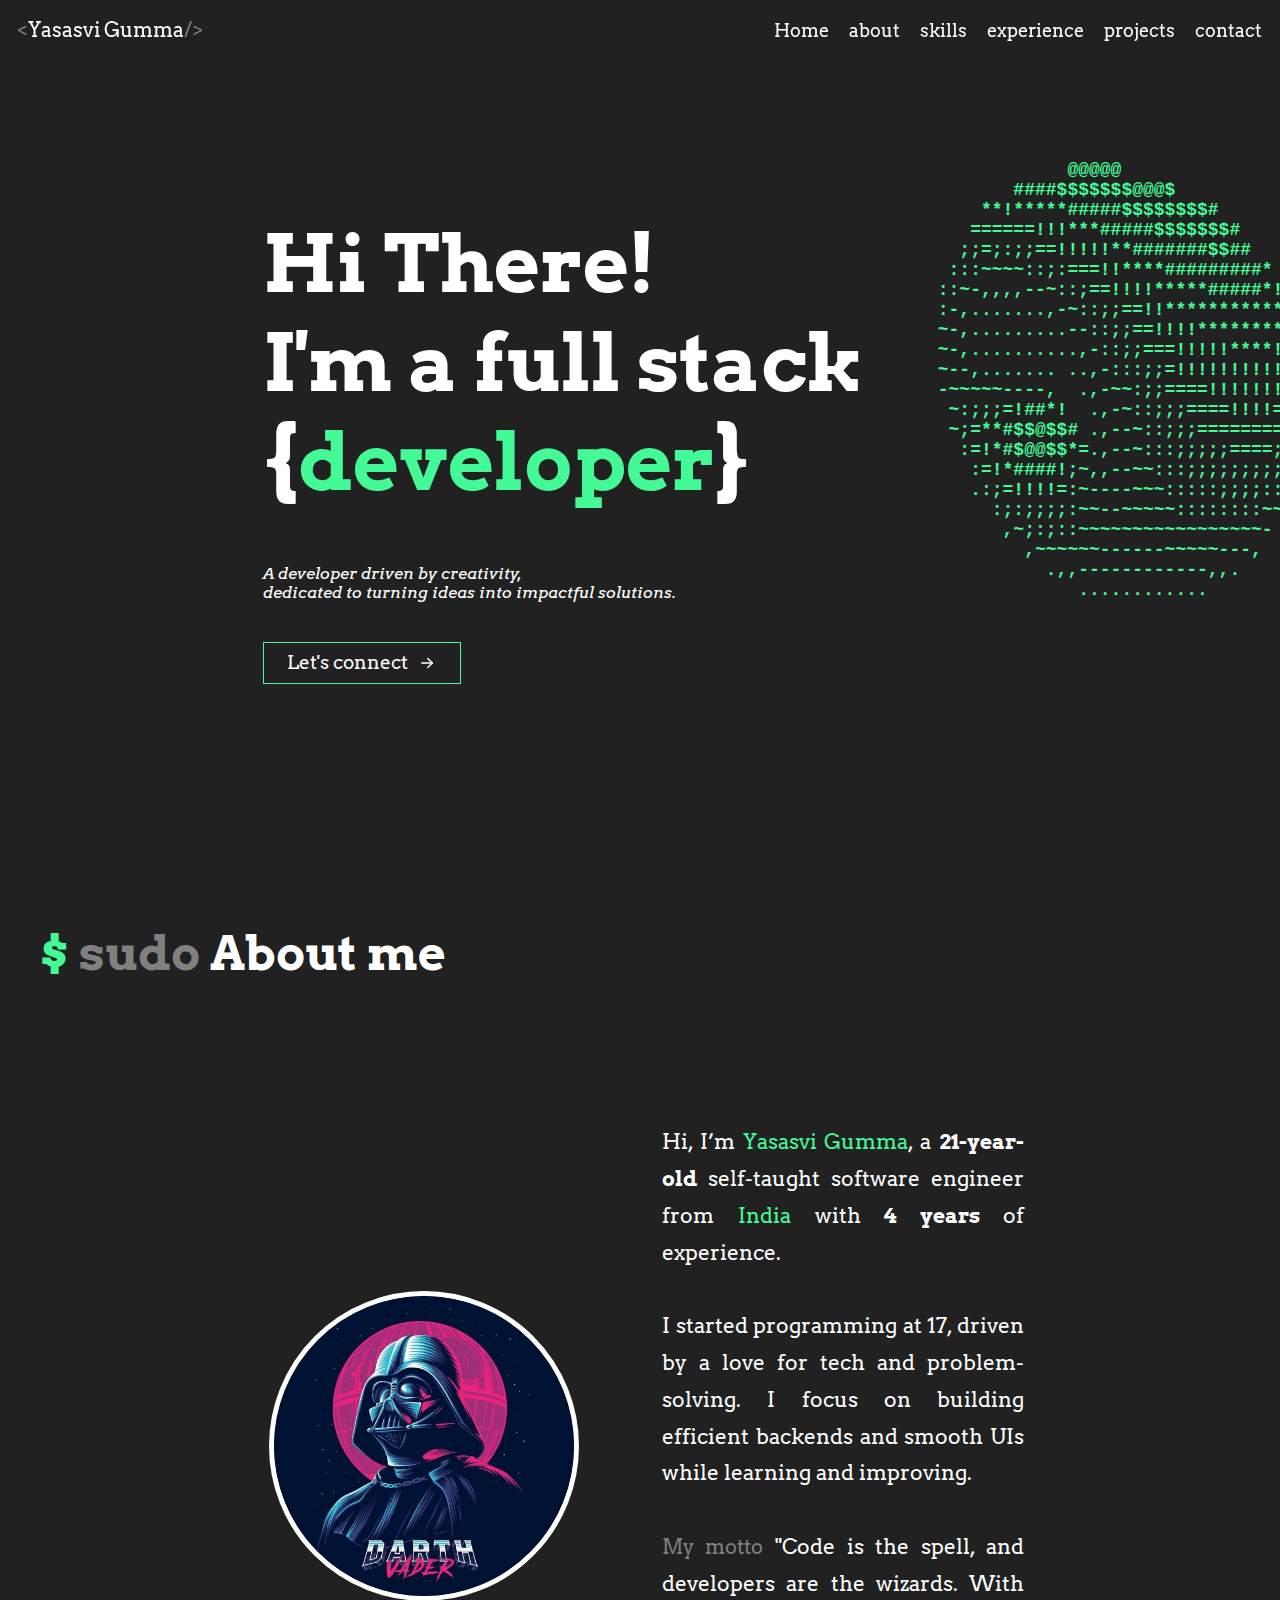
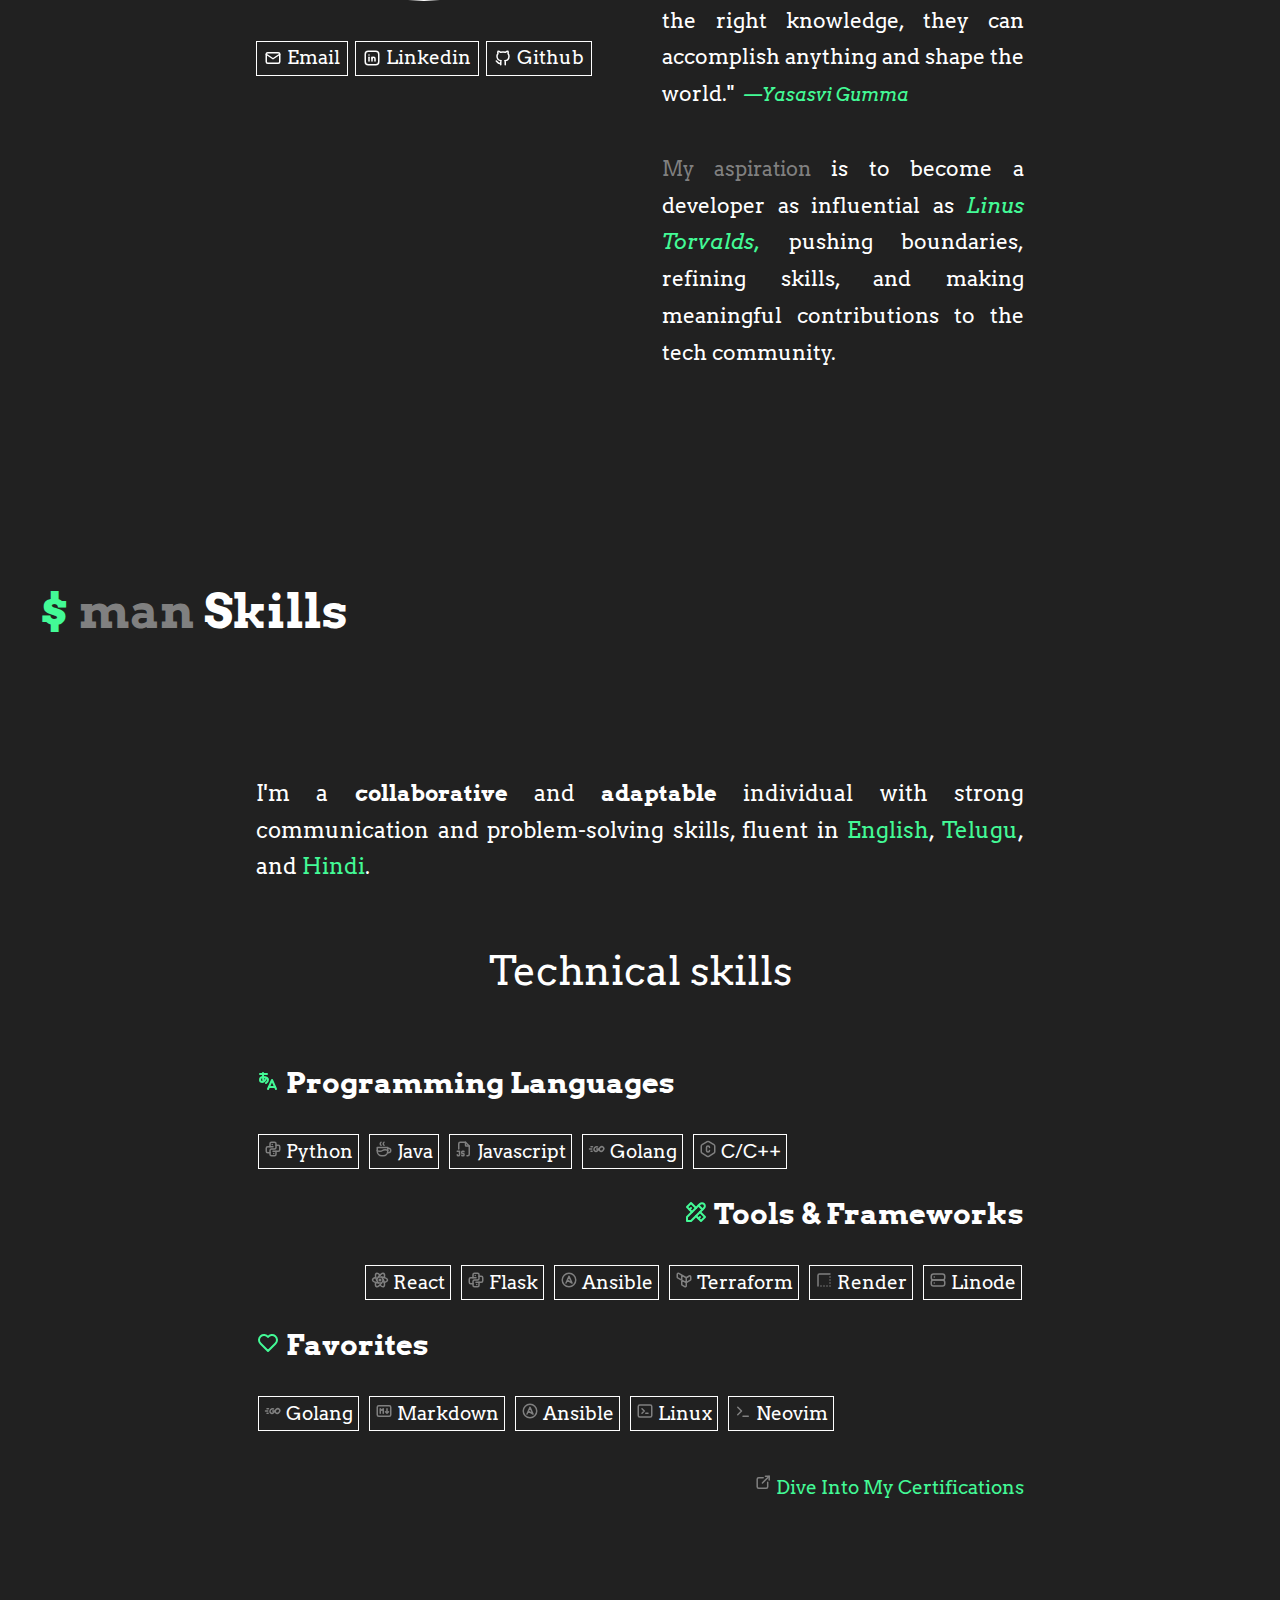
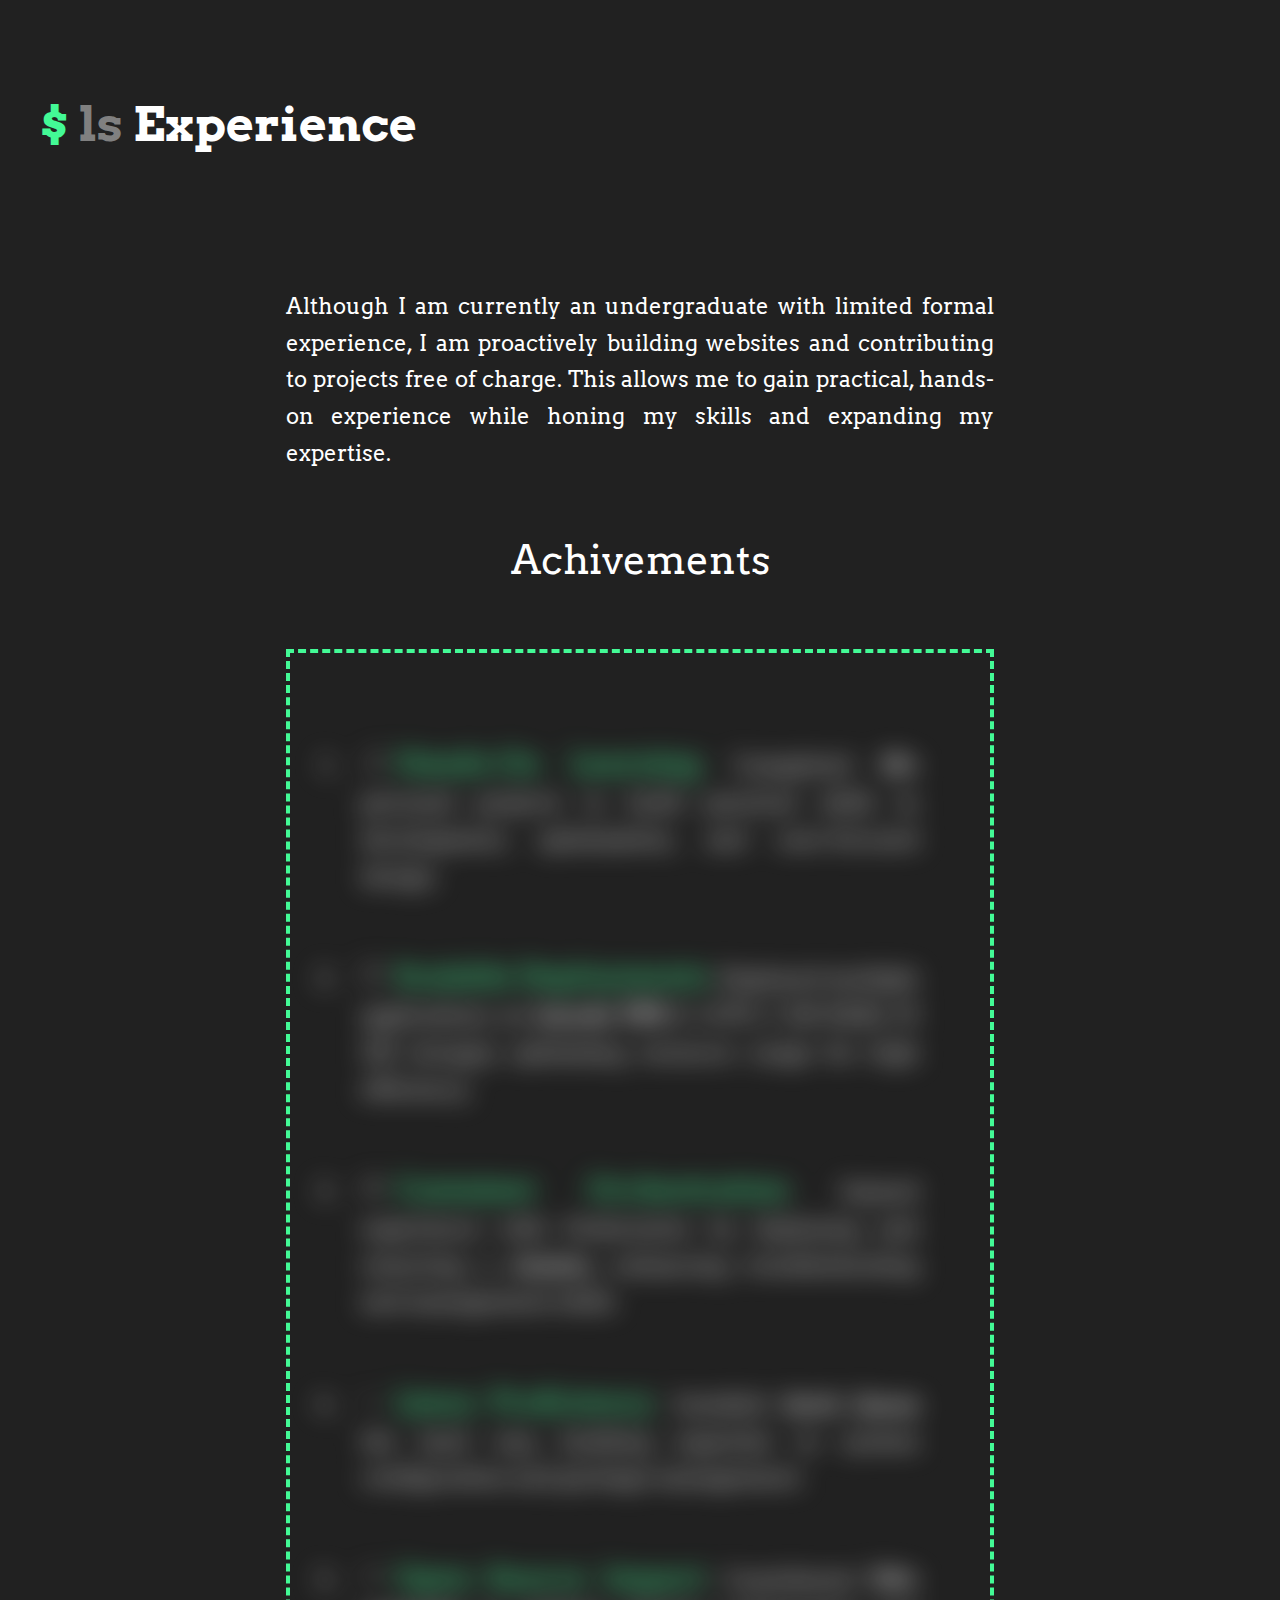
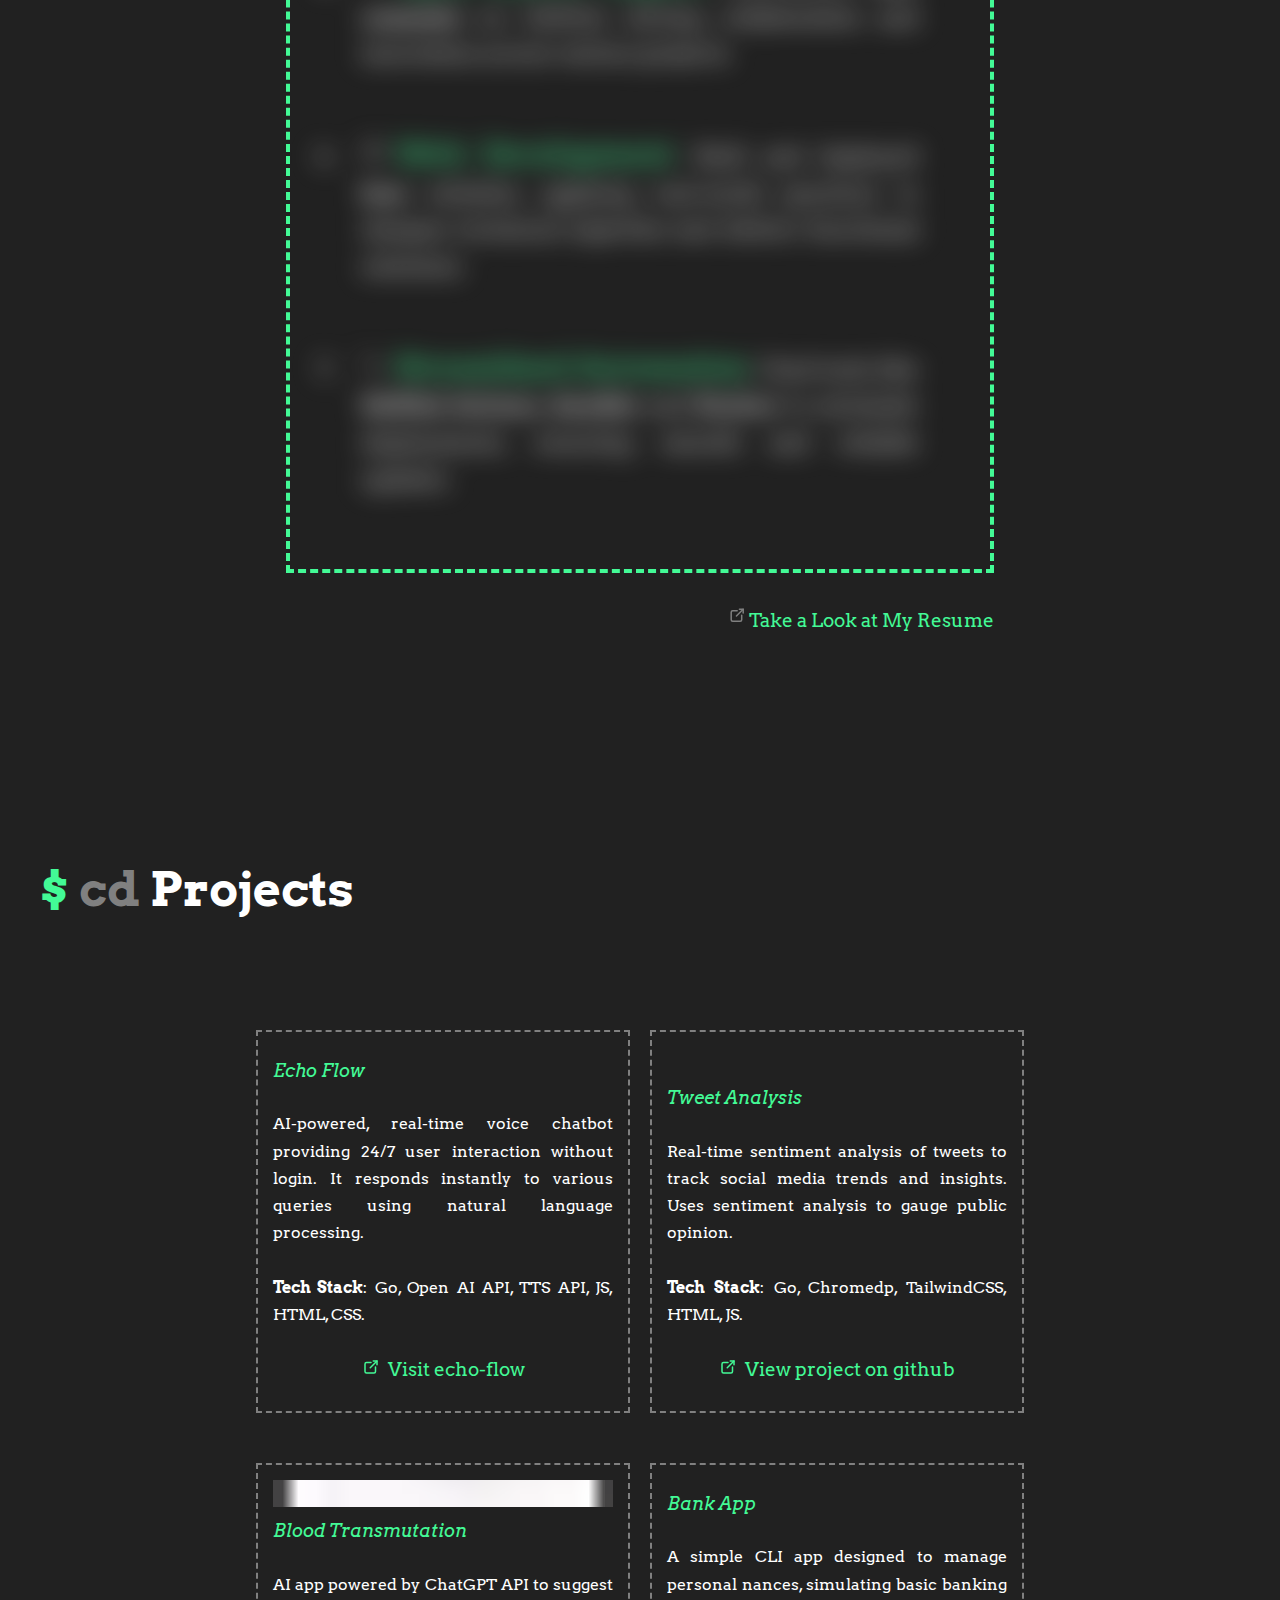
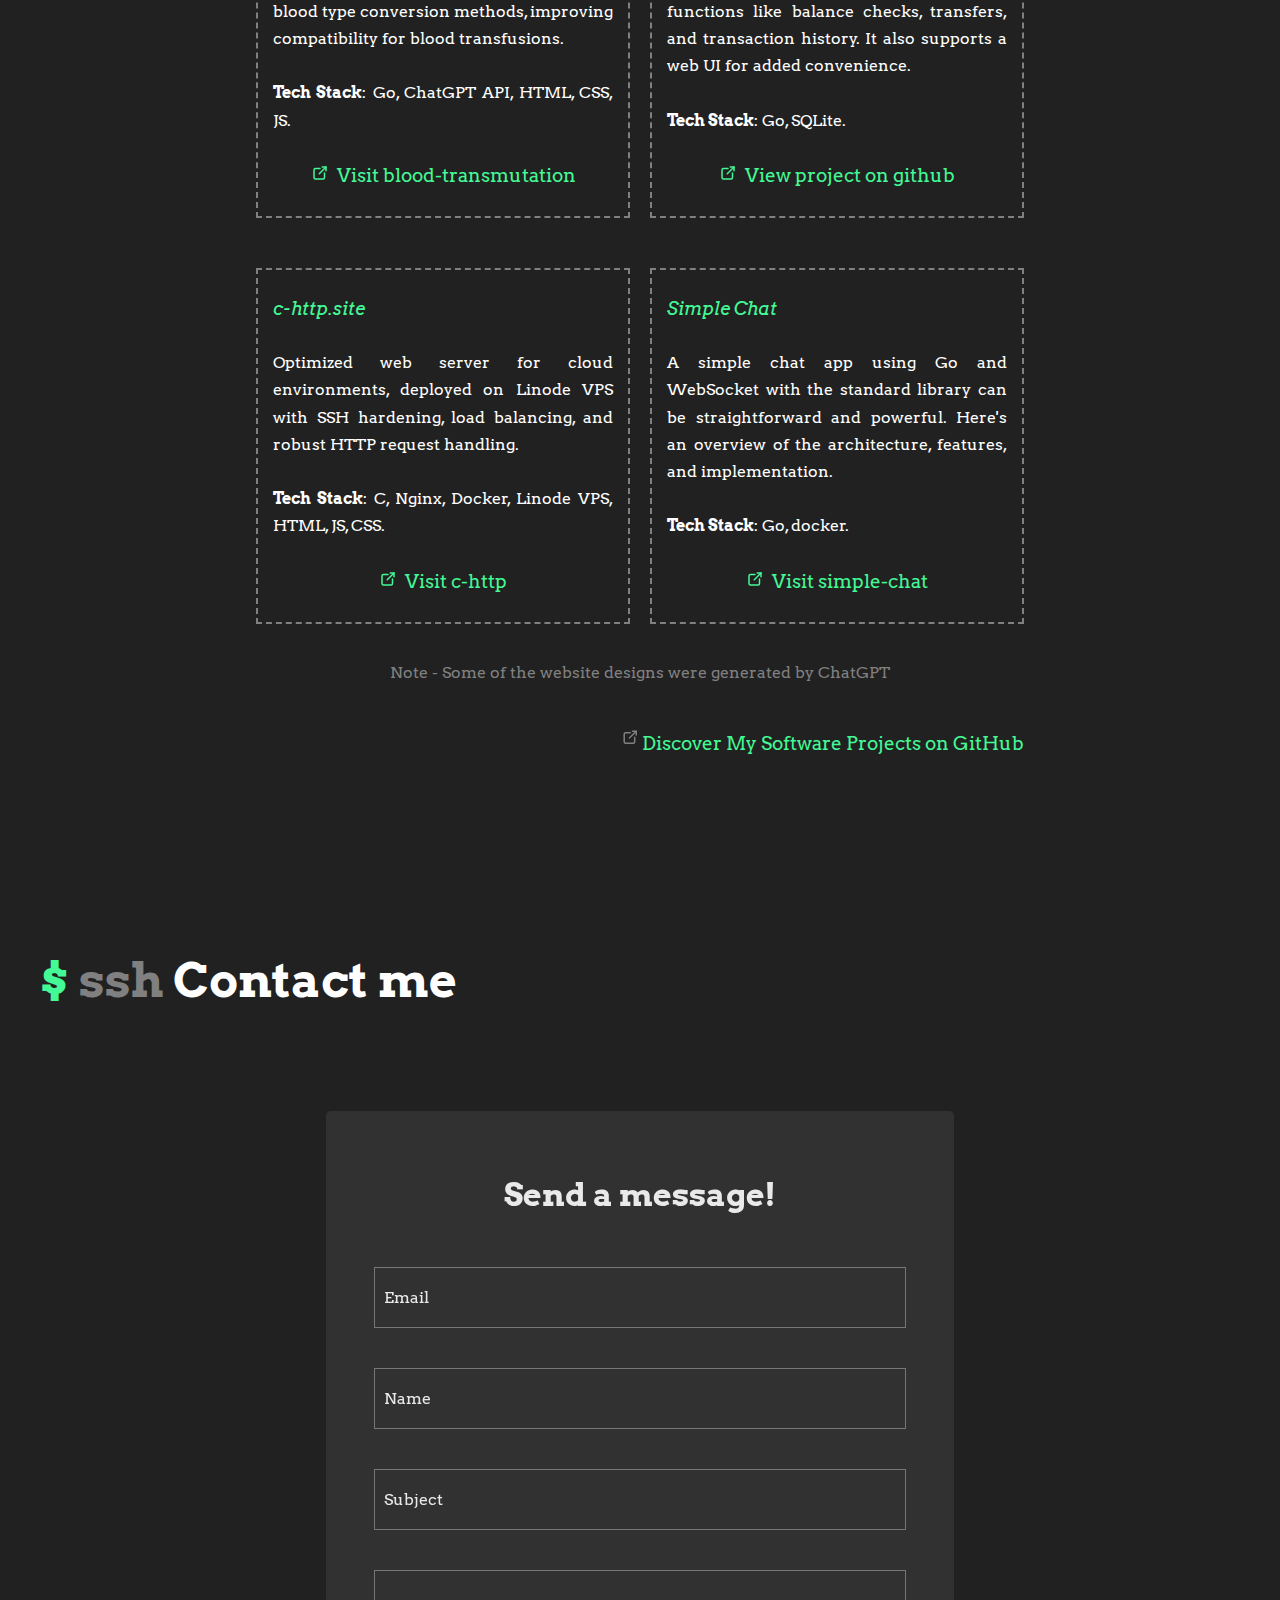
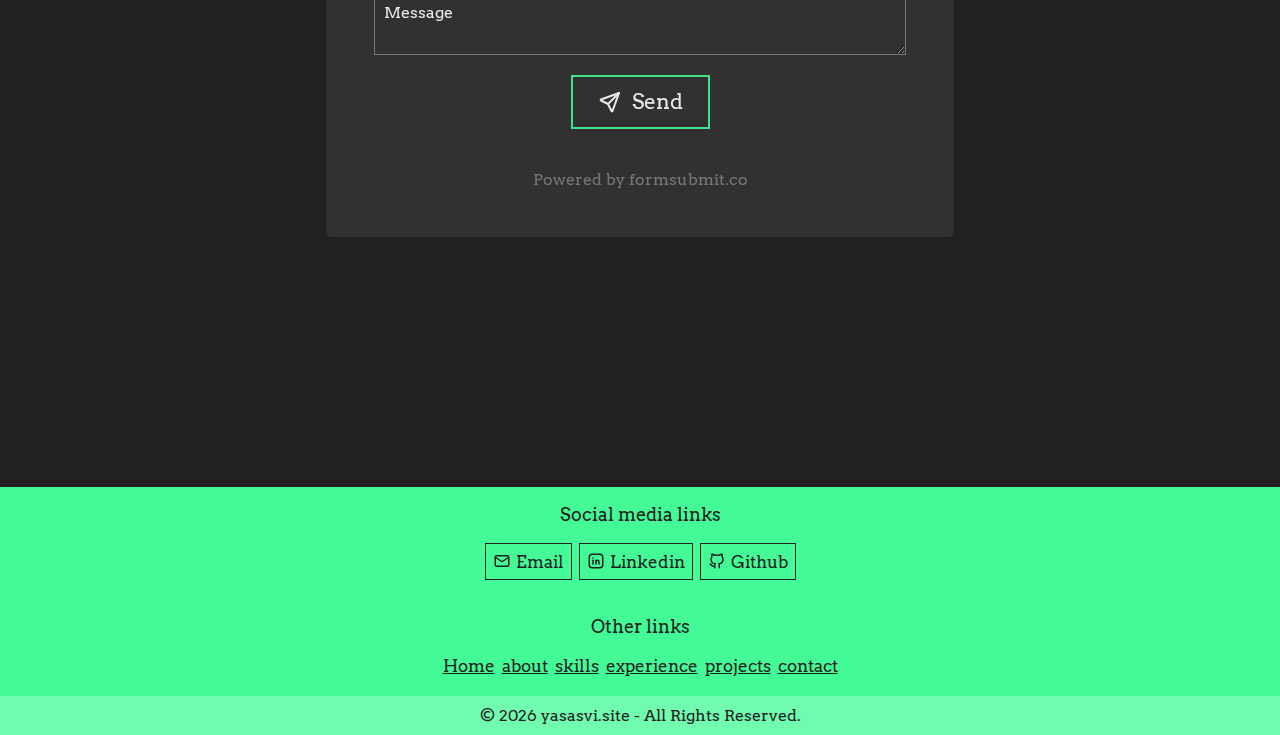
==== commit 06294f89: "Adjusted the css" ====
--- a/index.html
+++ b/index.html
@@ -69,7 +69,7 @@
           ">
         <div>
           <h1>
-            Hi There!<br />I'm a full stack <br />{<span data-value="developer" class="developer"
+            Hi There!<br />I'm a full stack <br /> {<span data-value="developer" class="developer"
               style="color: var(--btn-color)">developer</span>}
           </h1>
           <script defer src="/assets/js/developer.js"></script>
@@ -114,7 +114,7 @@
             align-items: center;
             line-height: 2.3rem;
           ">
-        <div>
+        <div style="position: relative; z-index: 2; ">
           <img src="/assets/img/favicon.webp " alt="profile pic" width="300px" height="300px" class="blur-load"
             style="border-radius: 50%; border: 5px solid white; background-image: url(/assets/img/favicon-small.webp);"
             title="This is my github profile pic" loading="lazy" />
@@ -169,7 +169,7 @@
                 ">—Yasasvi Gumma</span>
 
             <br /><br />
-            <span class="about-sub-tag">My aspirations</span>
+            <span class="about-sub-tag">My aspiration</span>
             is to become a developer as influential as
             <span style="font-style: italic; color: var(--btn-color)">Linus Torvalds,</span>
             pushing boundaries, refining skills, and making meaningful
@@ -420,7 +420,7 @@
               <path d="M12 6h-6a2 2 0 0 0 -2 2v10a2 2 0 0 0 2 2h10a2 2 0 0 0 2 -2v-6" />
               <path d="M11 13l9 -9" />
               <path d="M15 4h5v5" />
-            </svg>View my certificates</a></div>
+            </svg>Dive Into My Certifications</a></div>
       </div>
     </section>
     <section id="experience">
@@ -430,8 +430,9 @@
         Experience
       </h2>
       <div>
-        <p>Although I'm still an undergraduate and have limited formal experience, I am actively building websites and
-          contributing my skills by working on projects for free to gain hands-on experience and grow my expertise.</p>
+        <p>Although I am currently an undergraduate with limited formal experience, I am proactively building websites
+          and contributing to projects free of charge. This allows me to gain practical, hands-on experience while
+          honing my skills and expanding my expertise.</p>
         <div class="auto-blur">
           <p>Achivements</p>
           <ol>
@@ -537,8 +538,7 @@
               <path d="M12 6h-6a2 2 0 0 0 -2 2v10a2 2 0 0 0 2 2h10a2 2 0 0 0 2 -2v-6" />
               <path d="M11 13l9 -9" />
               <path d="M15 4h5v5" />
-            </svg>View
-            my resume</a></div>
+            </svg>Take a Look at My Resume</a></div>
       </div>
     </section>
     <section id="projects">
@@ -558,15 +558,15 @@
                 using natural language processing. <br><br><strong>Tech Stack</strong>: Go, Open AI API, TTS API, JS,
                 HTML, CSS.</span>
             </p>
-            <a href="https://echo-flow.xyz" target="_blank"><svg xmlns="http://www.w3.org/2000/svg" width="24"
-                height="24" viewBox="0 0 24 24" fill="none" stroke="currentColor" stroke-width="2"
-                stroke-linecap="round" stroke-linejoin="round"
+            <a href="https://echo-flow.xyz" target="_blank"><svg style="margin-right: 0.5rem;"
+                xmlns="http://www.w3.org/2000/svg" width="24" height="24" viewBox="0 0 24 24" fill="none"
+                stroke="currentColor" stroke-width="2" stroke-linecap="round" stroke-linejoin="round"
                 class="icon icon-tabler icons-tabler-outline icon-tabler-external-link">
                 <path stroke="none" d="M0 0h24v24H0z" fill="none" />
                 <path d="M12 6h-6a2 2 0 0 0 -2 2v10a2 2 0 0 0 2 2h10a2 2 0 0 0 2 -2v-6" />
                 <path d="M11 13l9 -9" />
                 <path d="M15 4h5v5" />
-              </svg>Visit the website</a>
+              </svg>Visit echo-flow</a>
           </div>
           <div>
             <img src="/assets/img/no-preview.png" alt="Preview of Tweet Analysis" width="100%" height="40%"
@@ -578,14 +578,14 @@
                 opinion. <br><br><strong>Tech Stack</strong>: Go, Chromedp, TailwindCSS, HTML, JS.</span>
             </p>
             <a href="https://github.com/MementoMori11723/tweet-analyser" target="_blank"><svg
-                xmlns="http://www.w3.org/2000/svg" width="24" height="24" viewBox="0 0 24 24" fill="none"
-                stroke="currentColor" stroke-width="2" stroke-linecap="round" stroke-linejoin="round"
-                class="icon icon-tabler icons-tabler-outline icon-tabler-external-link">
+                style="margin-right: 0.5rem;" xmlns="http://www.w3.org/2000/svg" width="24" height="24"
+                viewBox="0 0 24 24" fill="none" stroke="currentColor" stroke-width="2" stroke-linecap="round"
+                stroke-linejoin="round" class="icon icon-tabler icons-tabler-outline icon-tabler-external-link">
                 <path stroke="none" d="M0 0h24v24H0z" fill="none" />
                 <path d="M12 6h-6a2 2 0 0 0 -2 2v10a2 2 0 0 0 2 2h10a2 2 0 0 0 2 -2v-6" />
                 <path d="M11 13l9 -9" />
                 <path d="M15 4h5v5" />
-              </svg>Visit the website</a>
+              </svg>View project on github</a>
           </div>
           <div>
             <img src="/assets/img/blood-transmutation.webp" class="blur-load"
@@ -597,15 +597,15 @@
                 blood
                 transfusions. <br><br><strong>Tech Stack</strong>: Go, ChatGPT API, HTML, CSS, JS.</span>
             </p>
-            <a href="https://blood-transmutation.yasasvi.site" target="_blank"><svg xmlns="http://www.w3.org/2000/svg"
-                width="24" height="24" viewBox="0 0 24 24" fill="none" stroke="currentColor" stroke-width="2"
-                stroke-linecap="round" stroke-linejoin="round"
+            <a href="https://blood-transmutation.yasasvi.site" target="_blank"><svg style="margin-right: 0.5rem;"
+                xmlns="http://www.w3.org/2000/svg" width="24" height="24" viewBox="0 0 24 24" fill="none"
+                stroke="currentColor" stroke-width="2" stroke-linecap="round" stroke-linejoin="round"
                 class="icon icon-tabler icons-tabler-outline icon-tabler-external-link">
                 <path stroke="none" d="M0 0h24v24H0z" fill="none" />
                 <path d="M12 6h-6a2 2 0 0 0 -2 2v10a2 2 0 0 0 2 2h10a2 2 0 0 0 2 -2v-6" />
                 <path d="M11 13l9 -9" />
                 <path d="M15 4h5v5" />
-              </svg>Visit the website</a>
+              </svg>Visit blood-transmutation</a>
           </div>
           <div>
             <img src="/assets/img/no-preview.png" alt="Preview of Bank App" width="100%" height="40%" loading="lazy">
@@ -616,7 +616,7 @@
                 added convenience.
                 <br><br><strong>Tech Stack</strong>: Go, SQLite.</span>
             </p>
-            <a href="https://github.com/MementoMori11723/Bank-App" target="_blank"><svg
+            <a href="https://github.com/MementoMori11723/Bank-App" target="_blank"><svg style="margin-right: 0.5rem;"
                 xmlns="http://www.w3.org/2000/svg" width="24" height="24" viewBox="0 0 24 24" fill="none"
                 stroke="currentColor" stroke-width="2" stroke-linecap="round" stroke-linejoin="round"
                 class="icon icon-tabler icons-tabler-outline icon-tabler-external-link">
@@ -624,7 +624,7 @@
                 <path d="M12 6h-6a2 2 0 0 0 -2 2v10a2 2 0 0 0 2 2h10a2 2 0 0 0 2 -2v-6" />
                 <path d="M11 13l9 -9" />
                 <path d="M15 4h5v5" />
-              </svg>Visit the website</a>
+              </svg>View project on github</a>
           </div>
           <div>
             <img src="/assets/img/c-http.webp" class="blur-load"
@@ -637,14 +637,15 @@
                 HTTP request handling. <br><br><strong>Tech Stack</strong>: C, Nginx, Docker, Linode VPS, HTML, JS,
                 CSS.</span>
             </p>
-            <a href="https://c-http.site" target="_blank"><svg xmlns="http://www.w3.org/2000/svg" width="24" height="24"
-                viewBox="0 0 24 24" fill="none" stroke="currentColor" stroke-width="2" stroke-linecap="round"
-                stroke-linejoin="round" class="icon icon-tabler icons-tabler-outline icon-tabler-external-link">
+            <a href="https://c-http.site" target="_blank"><svg style="margin-right: 0.5rem;"
+                xmlns="http://www.w3.org/2000/svg" width="24" height="24" viewBox="0 0 24 24" fill="none"
+                stroke="currentColor" stroke-width="2" stroke-linecap="round" stroke-linejoin="round"
+                class="icon icon-tabler icons-tabler-outline icon-tabler-external-link">
                 <path stroke="none" d="M0 0h24v24H0z" fill="none" />
                 <path d="M12 6h-6a2 2 0 0 0 -2 2v10a2 2 0 0 0 2 2h10a2 2 0 0 0 2 -2v-6" />
                 <path d="M11 13l9 -9" />
                 <path d="M15 4h5v5" />
-              </svg>Visit the website</a>
+              </svg>Visit c-http</a>
           </div>
           <div>
             <img src="/assets/img/simple-chat.webp" class="blur-load"
@@ -656,15 +657,15 @@
                 powerful. Here's an overview of the architecture, features, and implementation. <br><br><strong>Tech
                   Stack</strong>: Go, docker.</span>
             </p>
-            <a href="https://simple-chat.yasasvi.site" target="_blank"><svg xmlns="http://www.w3.org/2000/svg"
-                width="24" height="24" viewBox="0 0 24 24" fill="none" stroke="currentColor" stroke-width="2"
-                stroke-linecap="round" stroke-linejoin="round"
+            <a href="https://simple-chat.yasasvi.site" target="_blank"><svg style="margin-right: 0.5rem;"
+                xmlns="http://www.w3.org/2000/svg" width="24" height="24" viewBox="0 0 24 24" fill="none"
+                stroke="currentColor" stroke-width="2" stroke-linecap="round" stroke-linejoin="round"
                 class="icon icon-tabler icons-tabler-outline icon-tabler-external-link">
                 <path stroke="none" d="M0 0h24v24H0z" fill="none" />
                 <path d="M12 6h-6a2 2 0 0 0 -2 2v10a2 2 0 0 0 2 2h10a2 2 0 0 0 2 -2v-6" />
                 <path d="M11 13l9 -9" />
                 <path d="M15 4h5v5" />
-              </svg>Visit the website</a>
+              </svg>Visit simple-chat</a>
           </div>
         </div>
         <p align="center" style="color: var(--subtxt-color); margin-top: 5%;">Note - Some of the website designs
@@ -678,8 +679,7 @@
               <path d="M12 6h-6a2 2 0 0 0 -2 2v10a2 2 0 0 0 2 2h10a2 2 0 0 0 2 -2v-6" />
               <path d="M11 13l9 -9" />
               <path d="M15 4h5v5" />
-            </svg>View my
-            github projects</a></div>
+            </svg>Discover My Software Projects on GitHub</a></div>
       </div>
     </section>
     <section id="contact">
@@ -688,7 +688,7 @@
         Contact me
       </h2>
       <div>
-        <form action="https://formsubmit.co/dc842988ea51ac65db9137e8a84854fd" method="POST">
+        <form action="https://formsubmit.co/contact@yasasvi.site" method="POST">
           <input type="hidden" name="_subject" value="New submission!" />
           <input type="hidden" name="_next" value="http://yasasvi.site/thanks.html" />
           <input type="hidden" name="_blacklist" value="spammy pattern, banned term, phrase" />
--- a/assets/css/styles.css
+++ b/assets/css/styles.css
@@ -1,3 +1,10 @@
+main {
+  margin: 0;
+  padding: 0;
+  width: 100%;
+  overflow-x: hidden;
+}
+
 body,
 section {
   flex-direction: column;
@@ -293,8 +300,7 @@
 
 #skills .data {
   height: auto;
-  margin-top: 130px;
-  width: 90%;
+  margin-top: 10rem;
   gap: 30px;
 }
 
@@ -383,15 +389,23 @@
   text-align: justify;
   border: 4px dashed var(--btn-color);
   padding: 50px;
-  scroll-snap-type: y mandatory;
 }
 
 .auto-blur li {
-  scroll-snap-align: start;
-  animation: ease-in-out both autoBlur;
-  will-change: filter;
-  animation-timeline: view();
   margin-top: 22px;
+  color: color-mix(in srgb, var(--txt-color), var(--bg-color) 15%);
+  padding: 1.3rem;
+}
+
+@media (hover: hover) {
+  .auto-blur li {
+    filter: blur(0.8rem);
+  }
+
+  .auto-blur li:hover {
+    filter: blur(0);
+    color: color-mix(in srgb, var(--txt-color), var(--bg-color) 15%);
+  }
 }
 
 #projects>div>div:last-child,
@@ -401,21 +415,6 @@
 
 .auto-blur li svg {
   padding-right: 10px;
-}
-
-@keyframes autoBlur {
-
-  0%,
-  100% {
-    filter: blur(8rem);
-    color: var(--subtxt-color);
-  }
-
-  40%,
-  45% {
-    filter: blur(0px);
-    color: var(--txt-color);
-  }
 }
 
 .cards {
@@ -592,6 +591,18 @@
   gap: 7px;
 }
 
+footer #copyright {
+  height: auto;
+  width: 100%;
+  background-color: color-mix(in srgb,
+      var(--btn-color) 95%,
+      var(--txt-color) 30%);
+  padding-top: 10px;
+  padding-bottom: 10px;
+  margin: 0;
+  margin-top: 10px;
+}
+
 .links {
   padding: 7px;
   flex-direction: row;
@@ -614,9 +625,8 @@
   position: fixed;
   top: 0;
   right: -250px;
-  /* Initially hidden */
   height: 100vh;
-  width: 250px;
+  width: 10rem;
   background-color: var(--bg-color);
   color: var(--txt-color);
   box-shadow: -10px 0 10px rgba(0, 0, 0, 0.5);
@@ -653,11 +663,23 @@
     scale: 0.7;
     justify-content: center;
     align-items: center;
-    text-align: justify;
+    text-align: left;
+    margin-top: -7rem;
+  }
+
+  @media (width <=500px) {
+    #donut {
+      display: none;
+    }
   }
 
   h1 {
     font-size: 4.2rem;
+  }
+
+  #developer {
+    position: absolute;
+    z-index: 3;
   }
 
   nav>div:nth-child(2) {
@@ -676,7 +698,14 @@
   #about>div {
     display: flex;
     flex-direction: column;
-    margin-top: 7rem;
+  }
+
+  #about>div>div:first-child {
+    margin-top: 10rem;
+  }
+
+  #about>div>div:last-child {
+    margin-top: -7rem;
   }
 
   #contact>div {
@@ -690,22 +719,18 @@
   }
 
   #skills .data {
-    width: 100%;
+    padding: 10px 0;
+    width: auto;
     text-align: justify;
+    scale: 1.02;
   }
 
   #skills .data a {
     display: inline-block;
-    margin: 5px;
+    margin: 4px;
   }
 
   footer>div>div:last-child {
-    scale: 0.8;
-  }
-}
-
-@media (width <=500px) {
-  #donut {
-    display: none;
-  }
-}
+    scale: 0.9;
+  }
+}
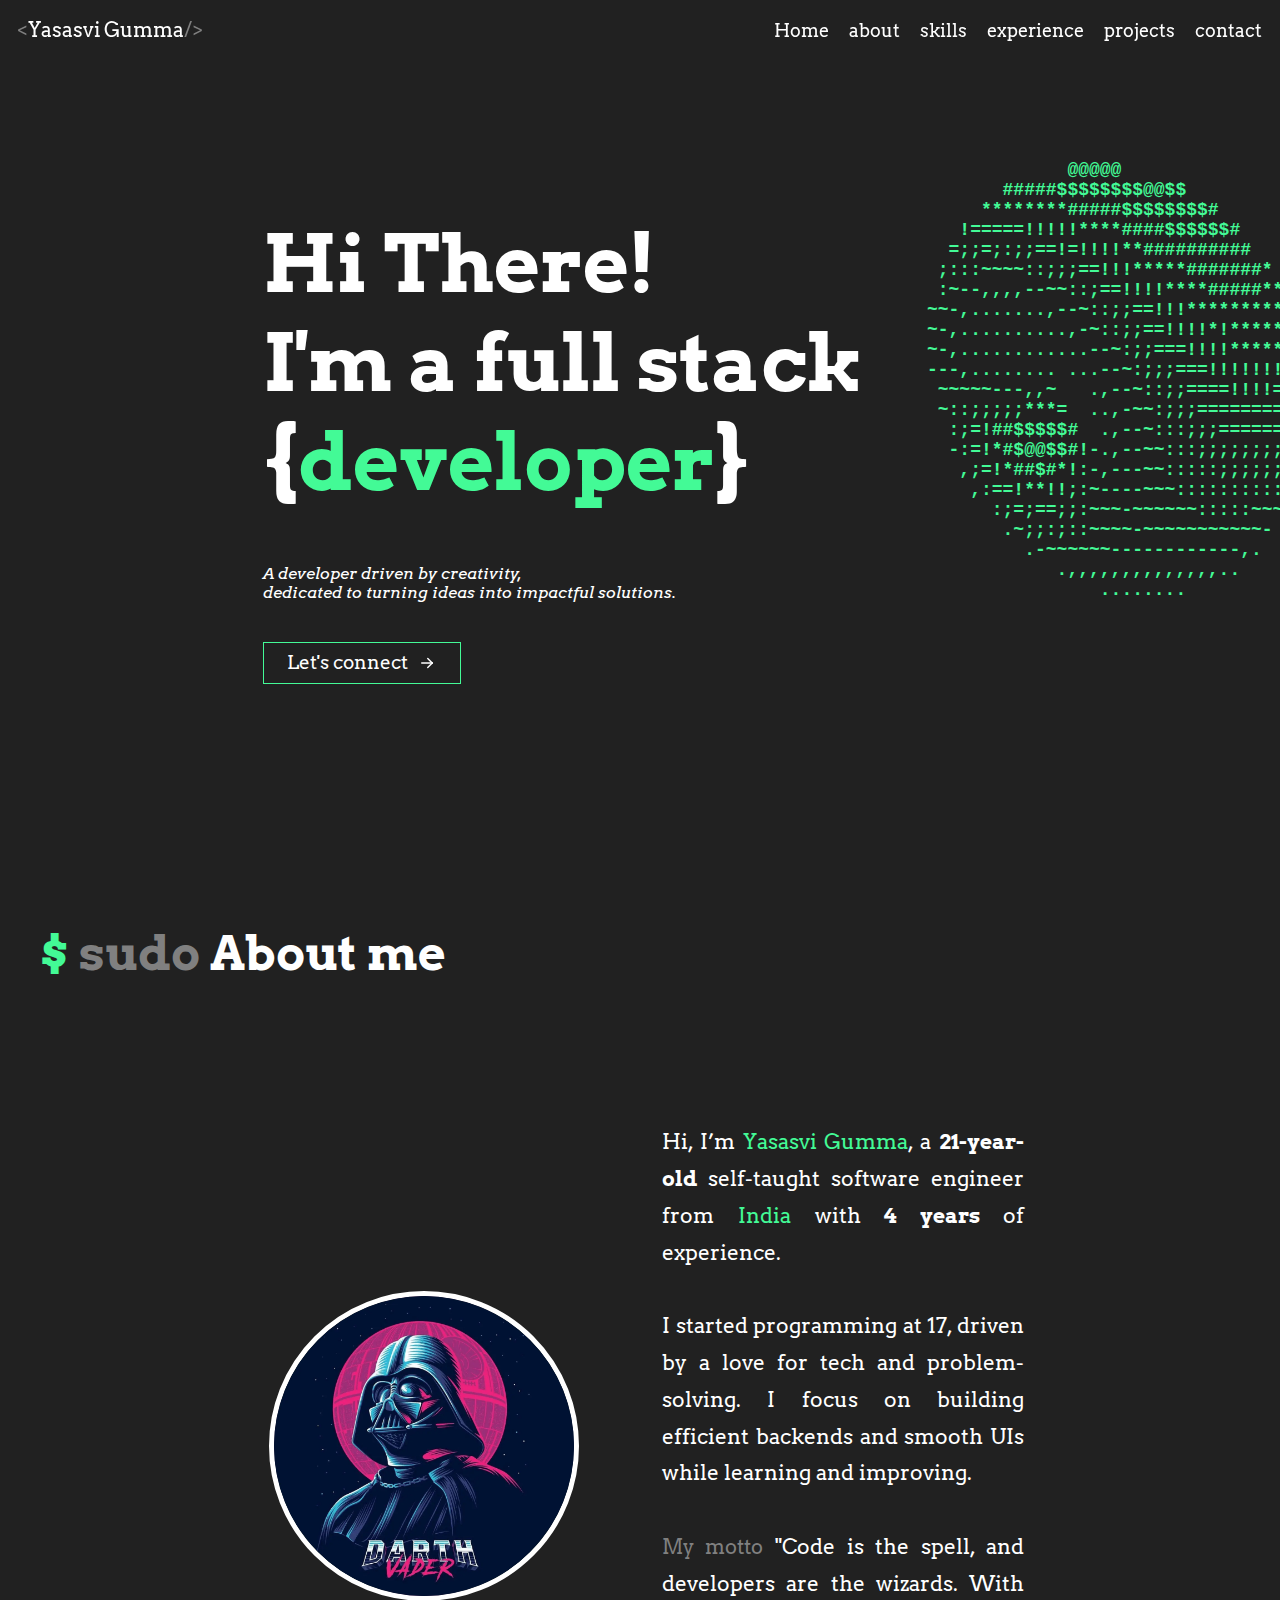
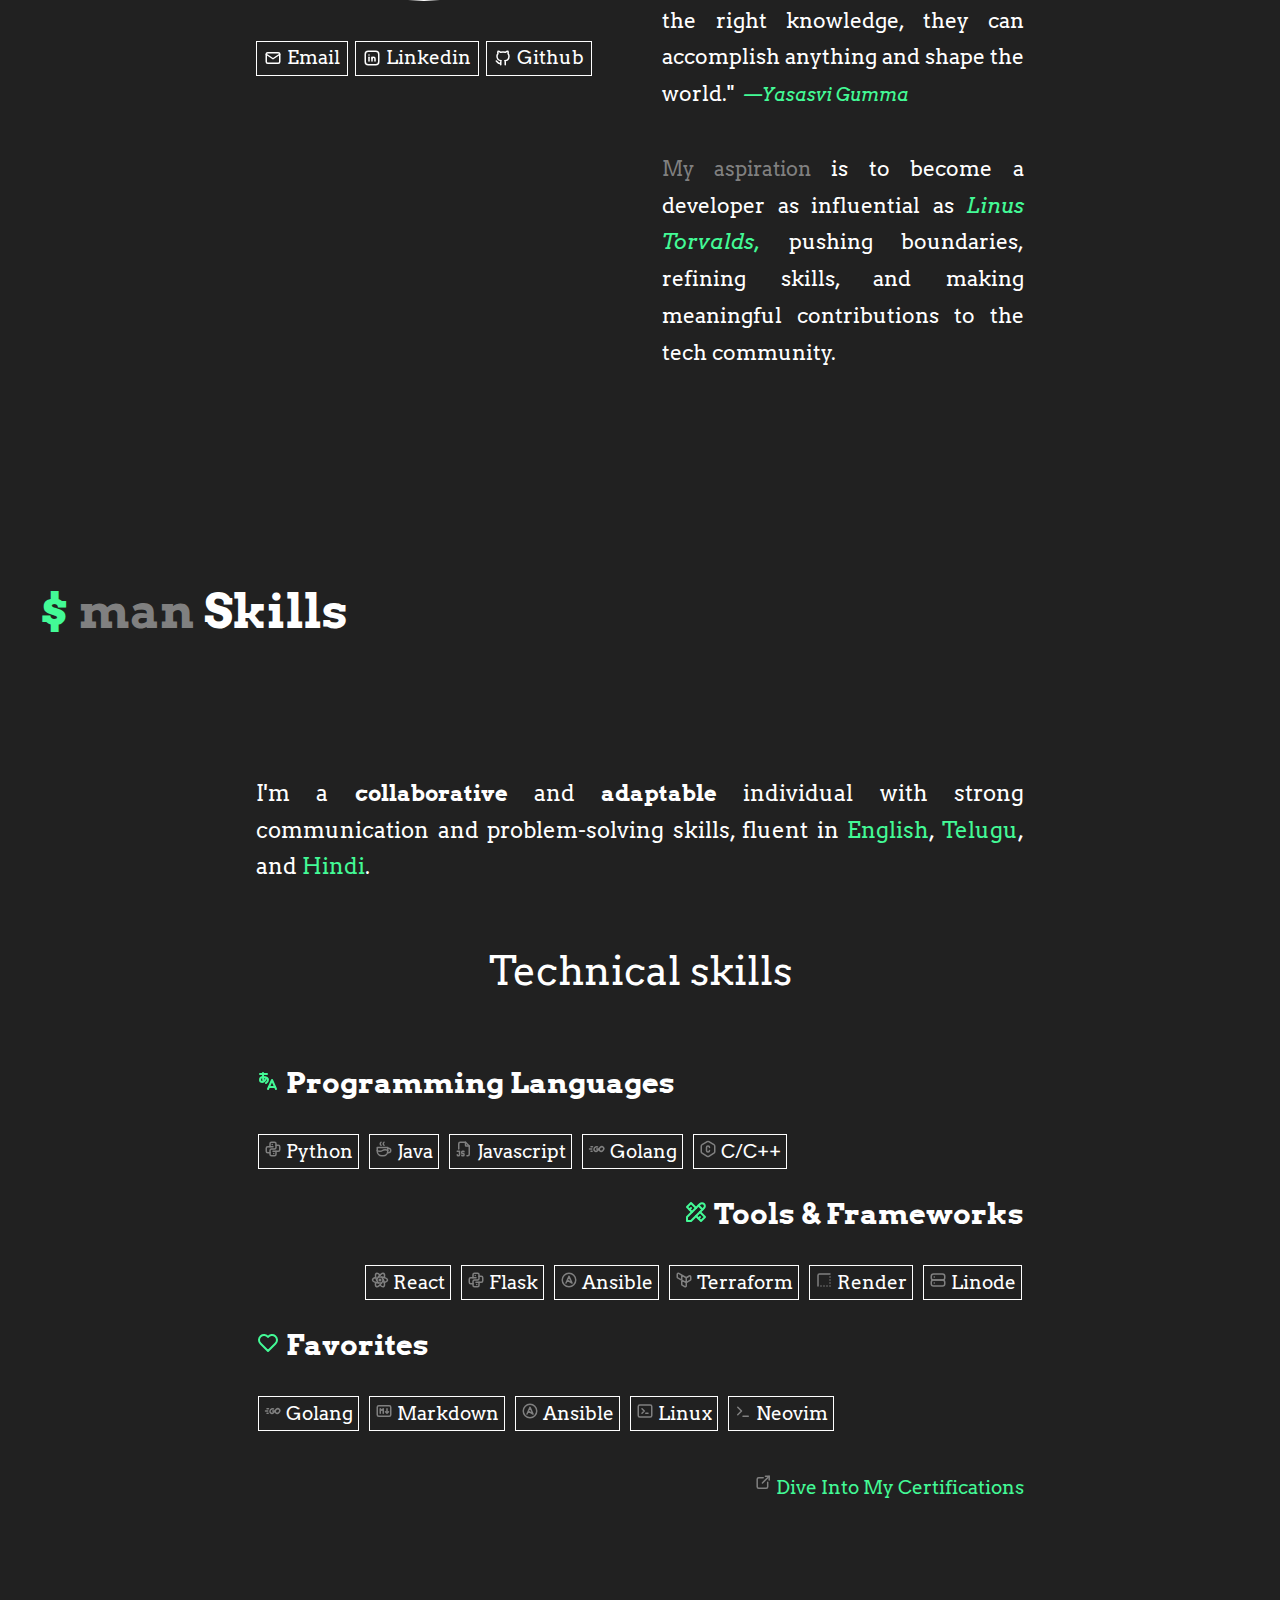
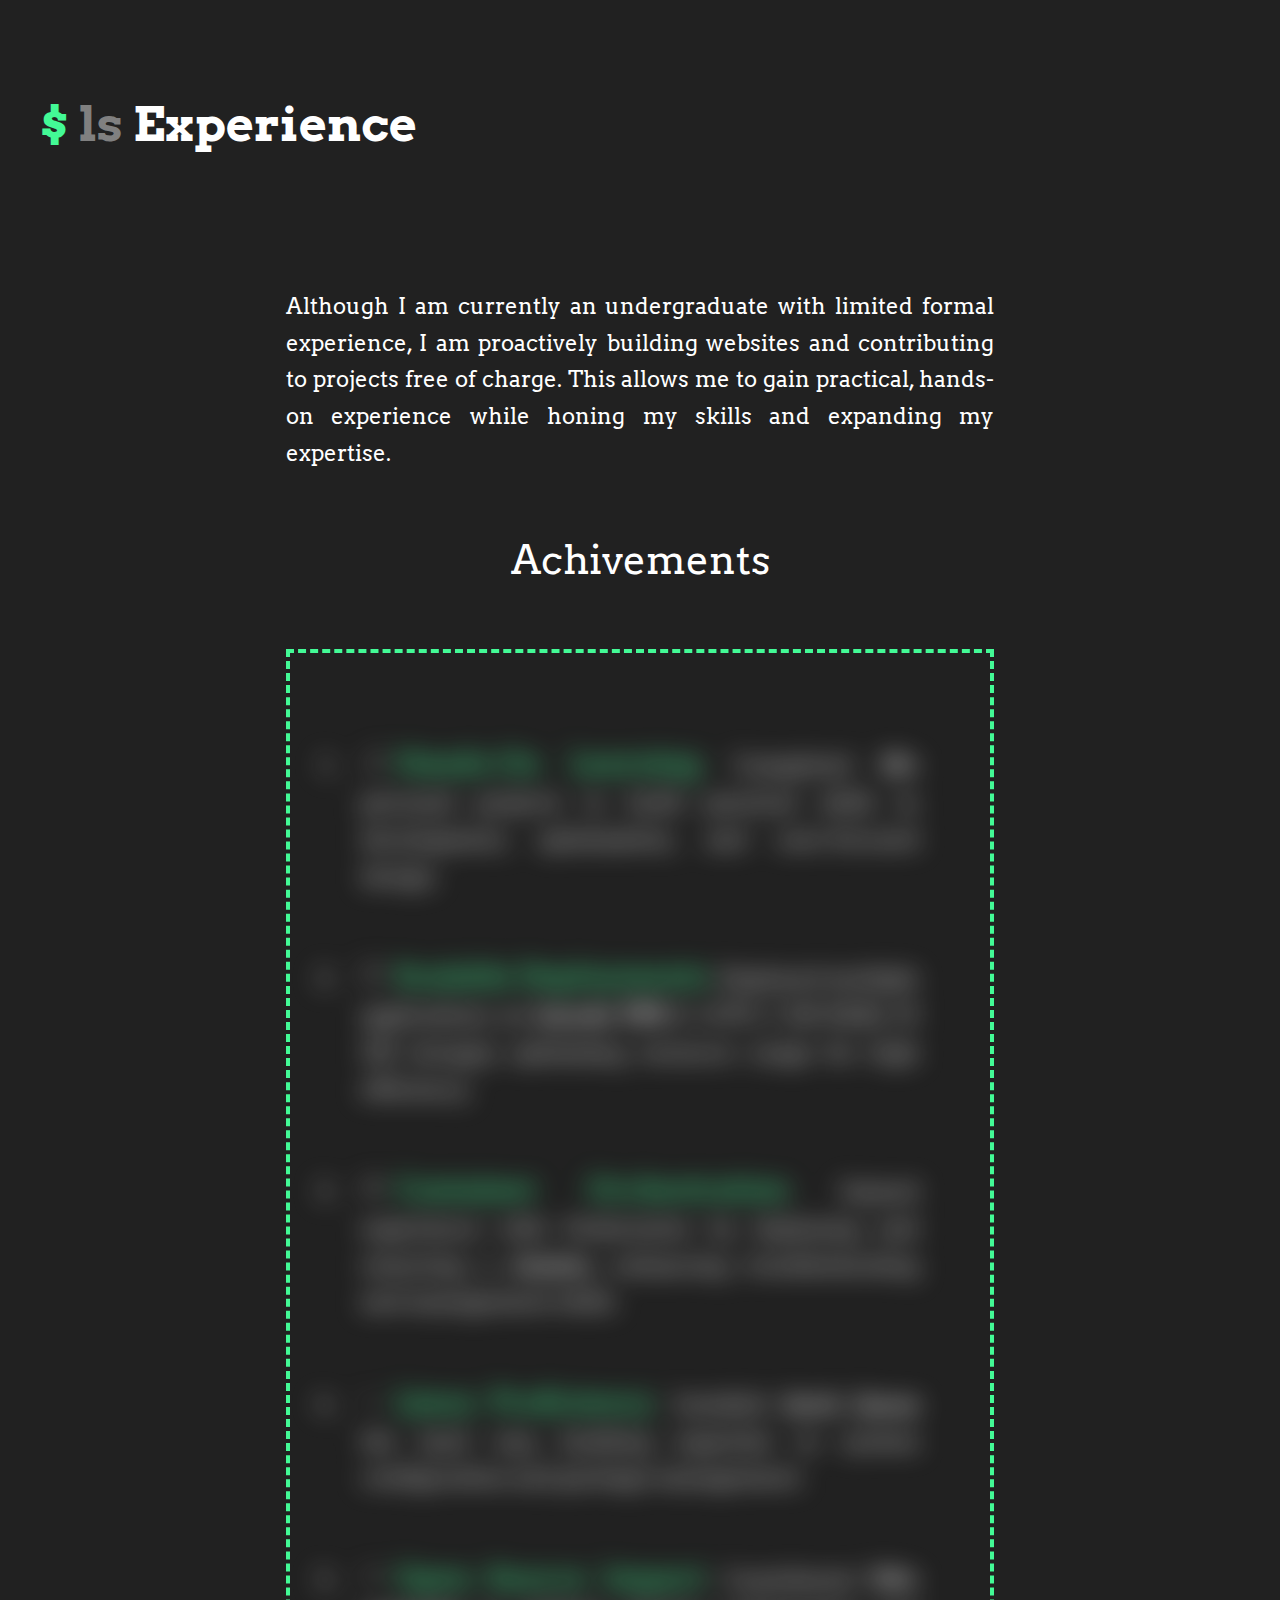
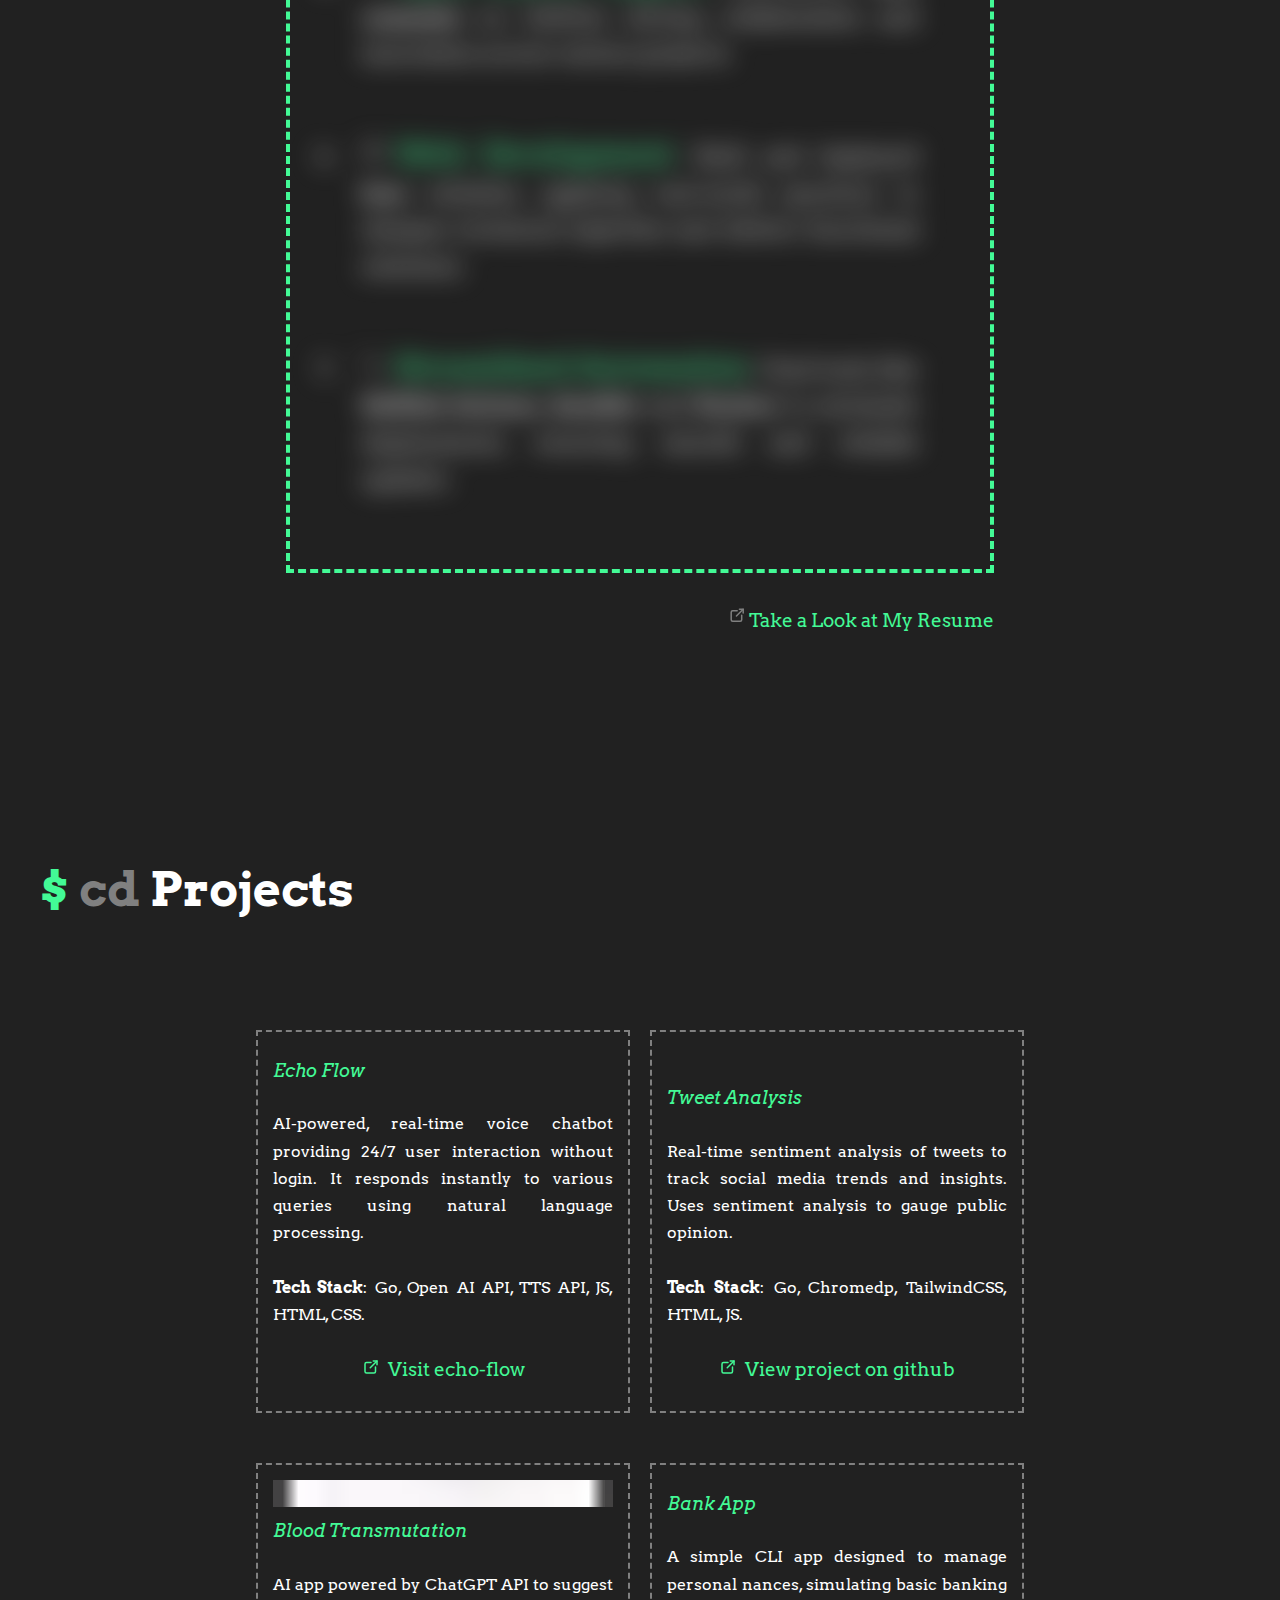
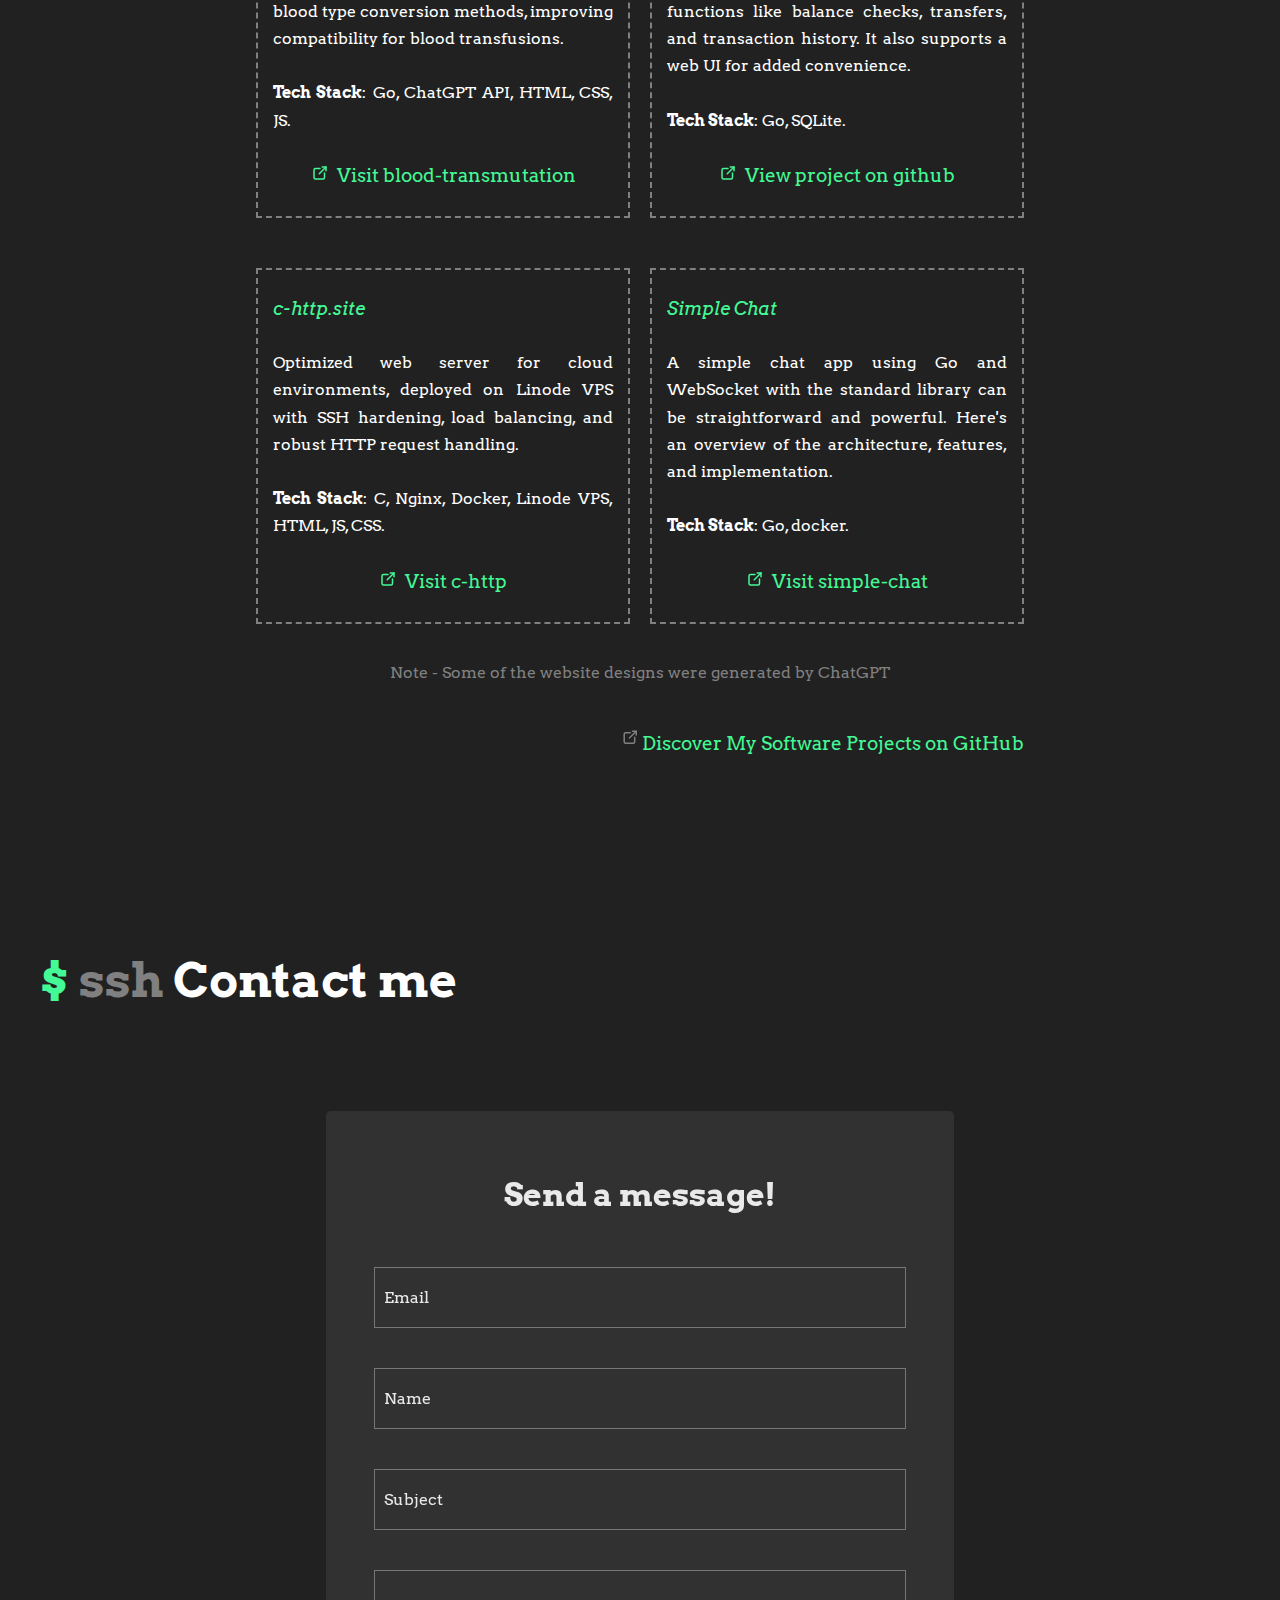
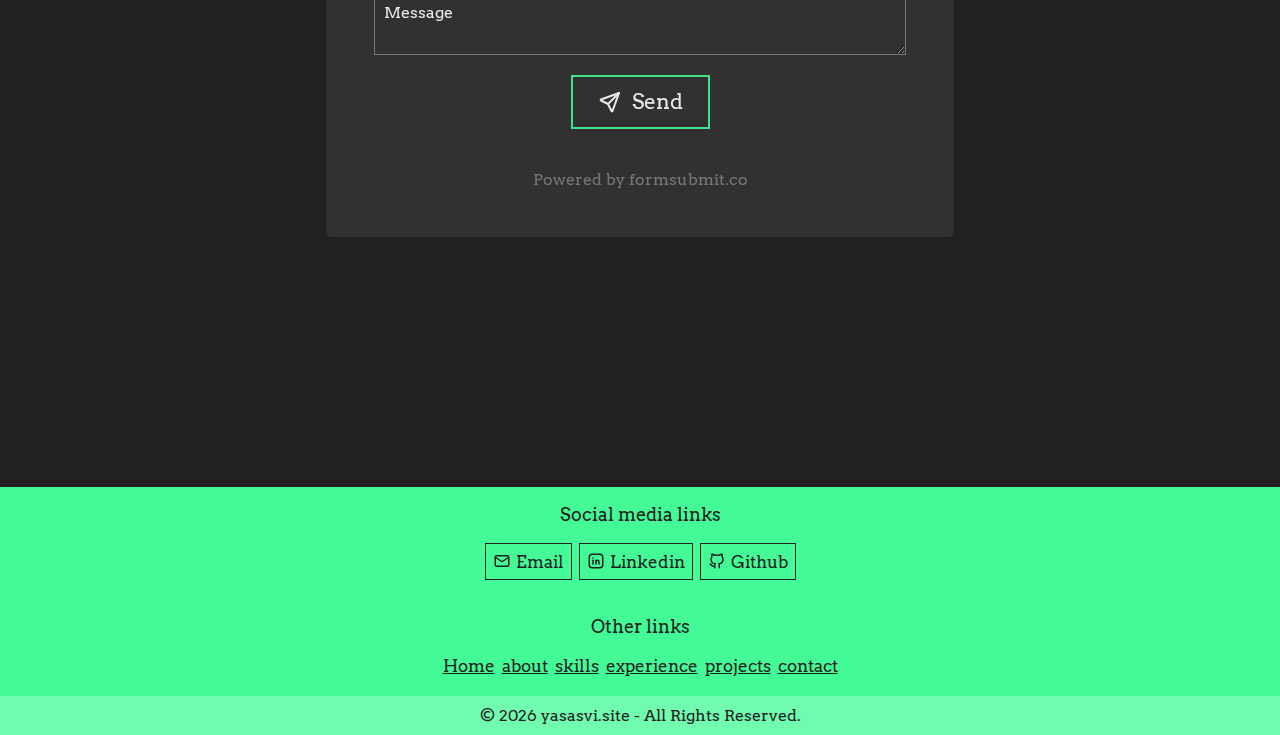
==== commit 3cd1ab2e: "Adding Analytics" ====
--- a/index.html
+++ b/index.html
@@ -779,4 +779,13 @@
 </body>
 <script defer src="/assets/js/navbar.js"></script>
 
+<!-- Google tag (gtag.js) -->
+<script async src="https://www.googletagmanager.com/gtag/js?id=G-NE5F9CKTR7"></script>
+<script>
+  window.dataLayer = window.dataLayer || [];
+  function gtag(){dataLayer.push(arguments);}
+  gtag('js', new Date());
+
+  gtag('config', 'G-NE5F9CKTR7');
+</script>
 </html>
--- a/assets/css/styles.css
+++ b/assets/css/styles.css
@@ -667,14 +667,16 @@
     margin-top: -7rem;
   }
 
-  @media (width <=500px) {
-    #donut {
-      display: none;
-    }
+  #donut {
+    left: -15%;
+    top: -30%;
+    opacity: 0.47;
+    font-size: 0.95rem;
   }
 
   h1 {
-    font-size: 4.2rem;
+    opacity: 1.7;
+    font-size: 4.5rem;
   }
 
   #developer {
@@ -688,6 +690,7 @@
 
   nav .gear {
     display: block;
+    margin-right: 12px;
   }
 
   nav .sidebar {
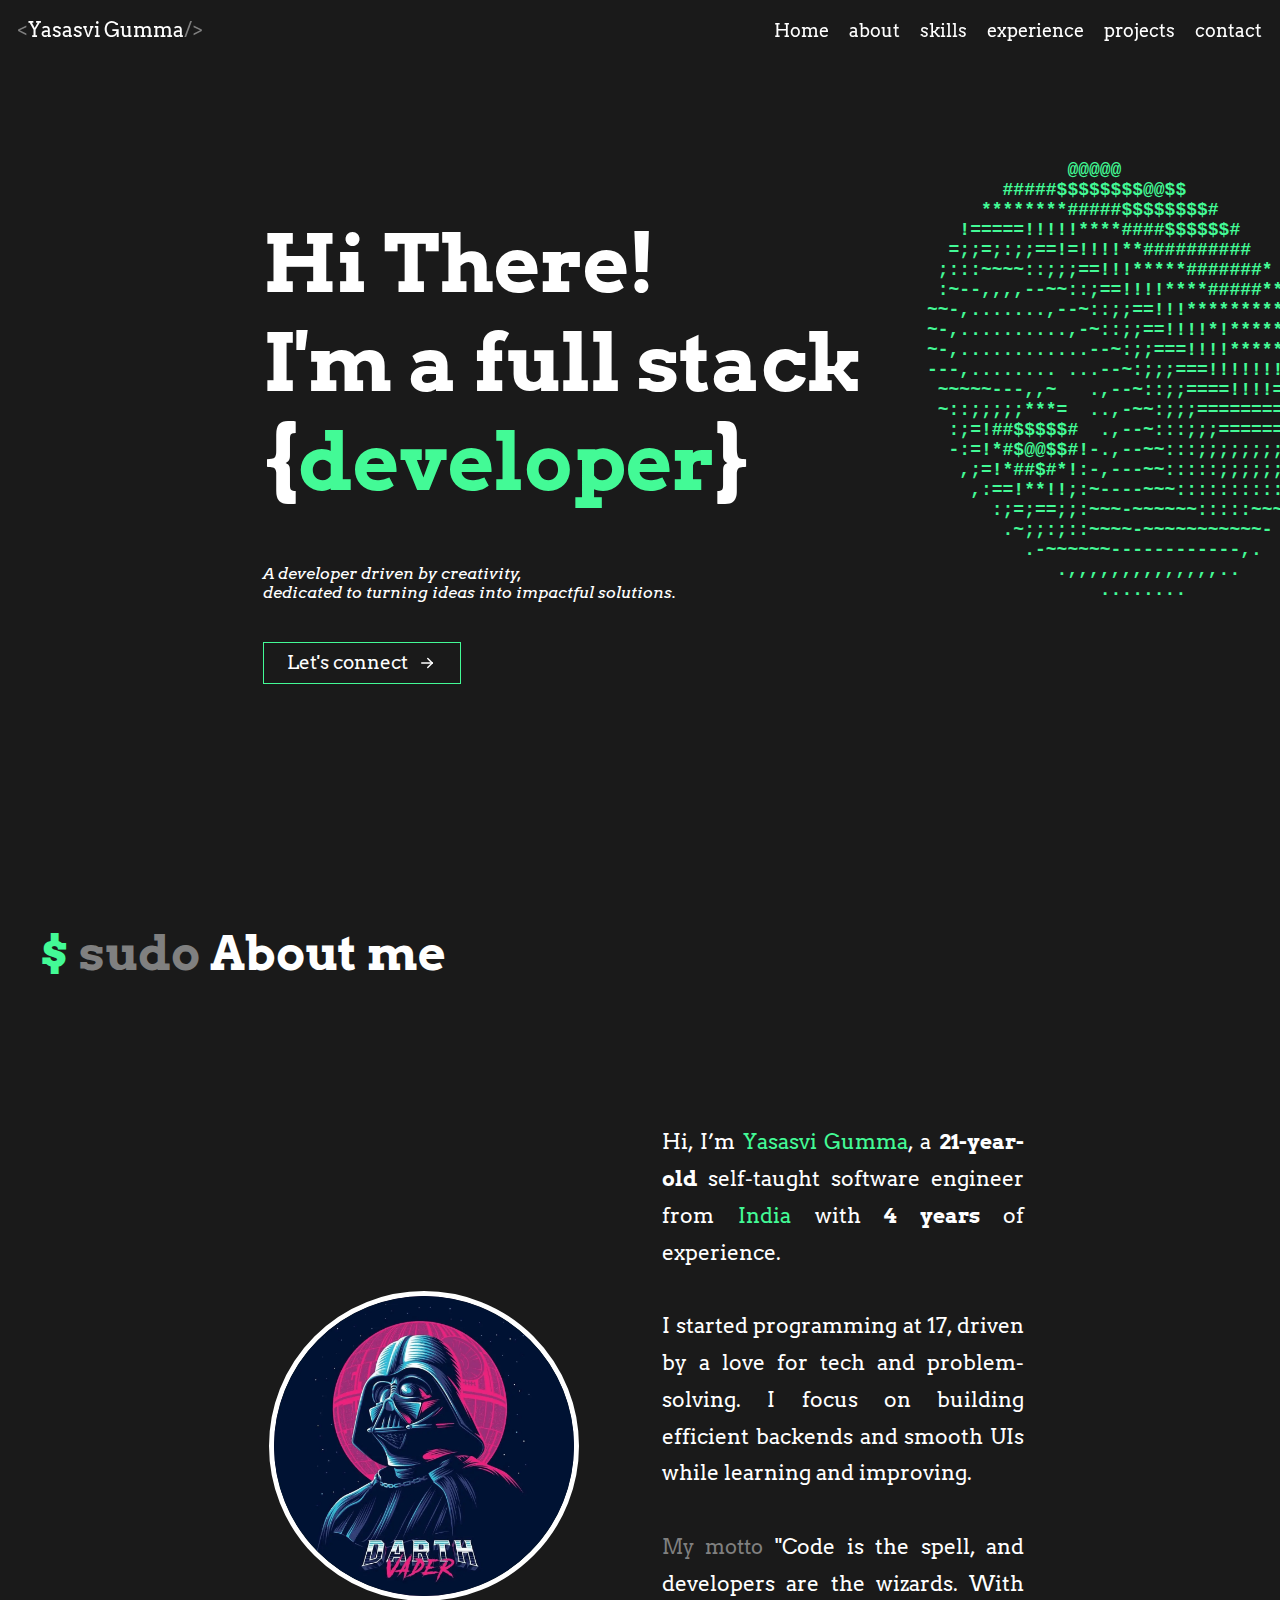
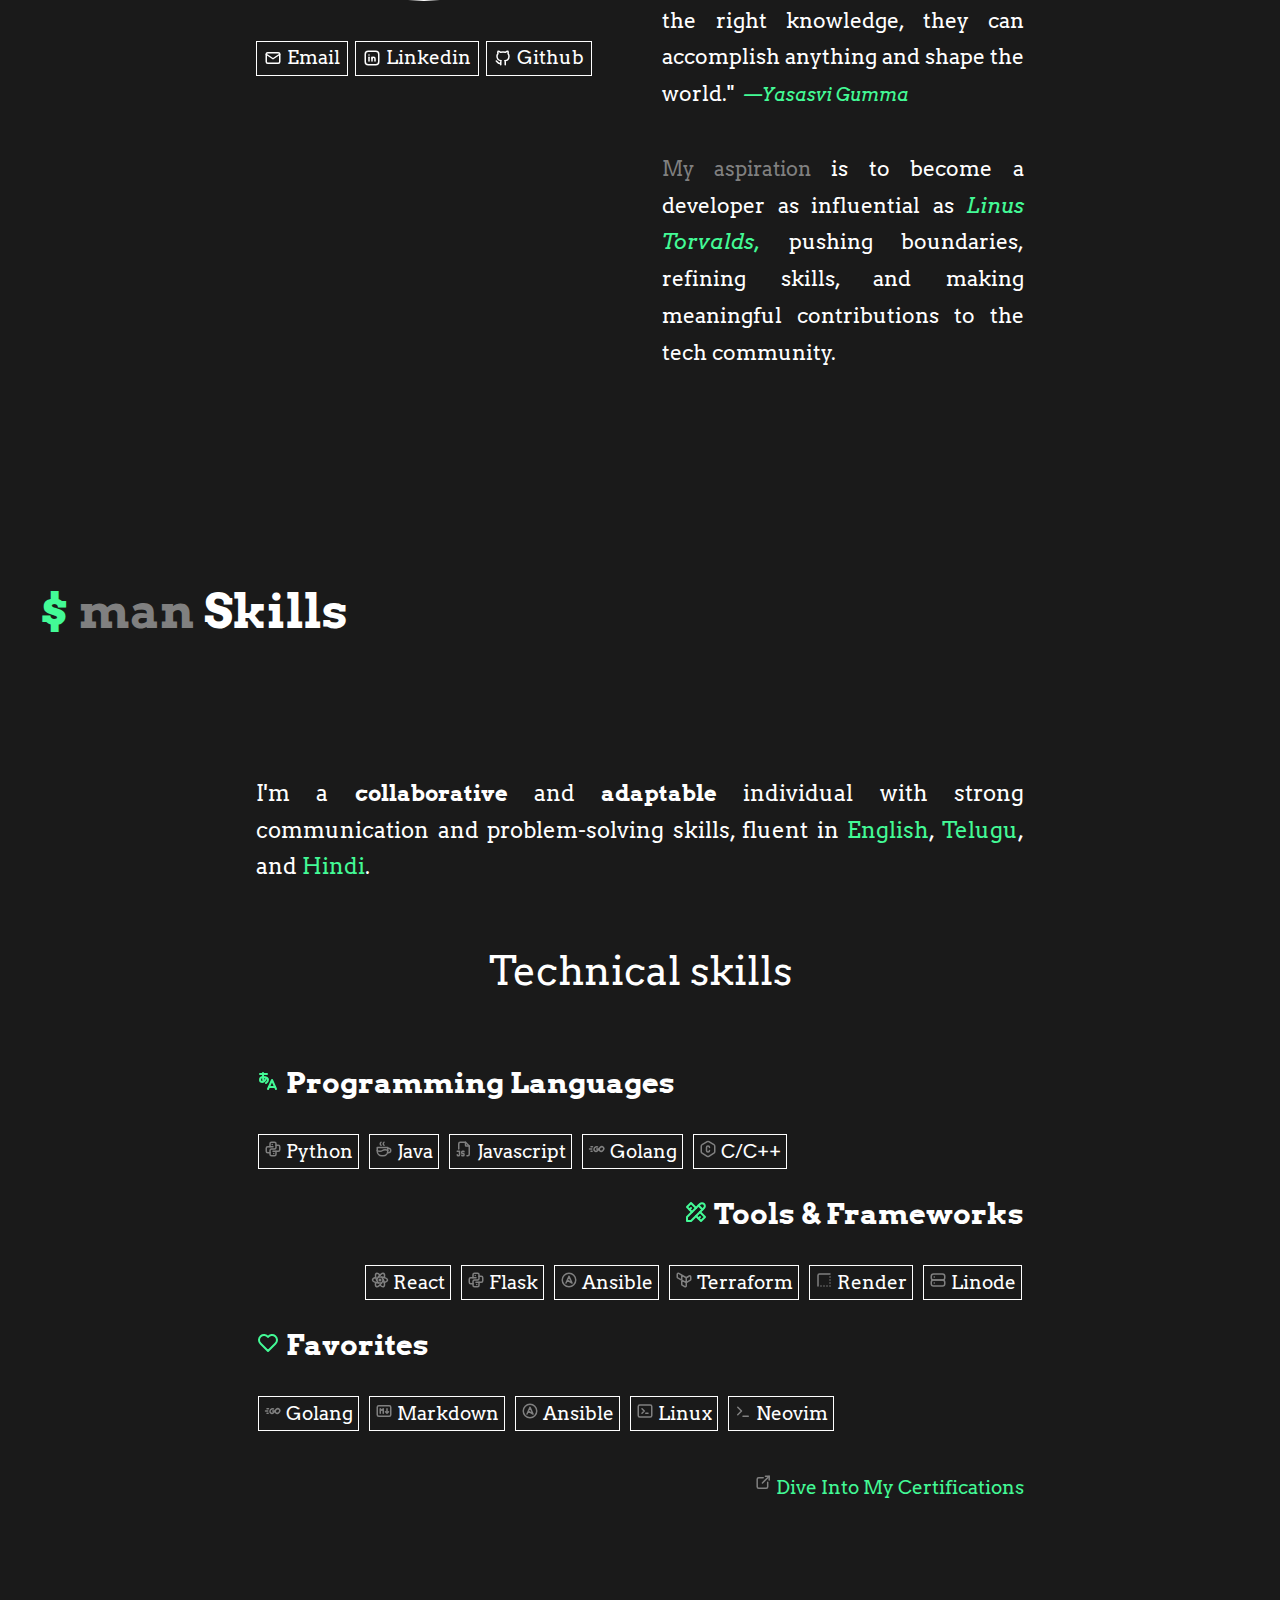
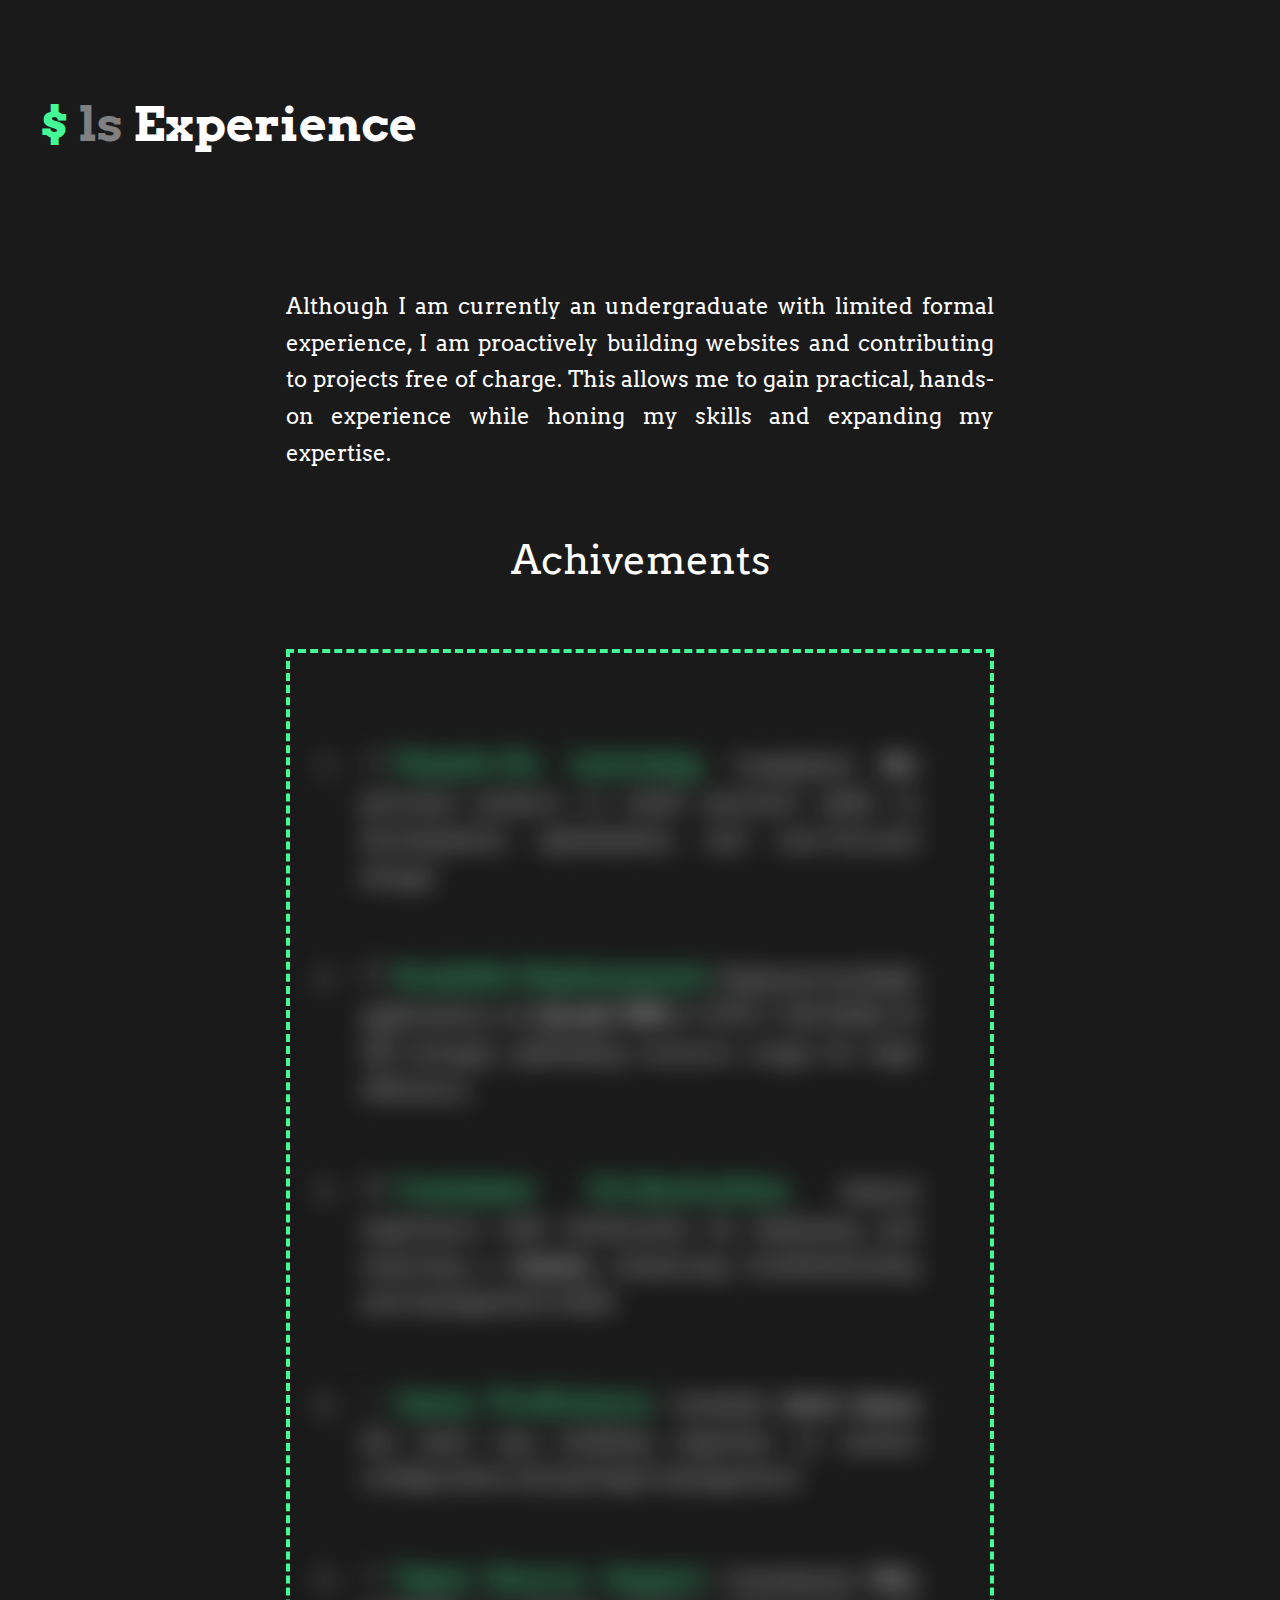
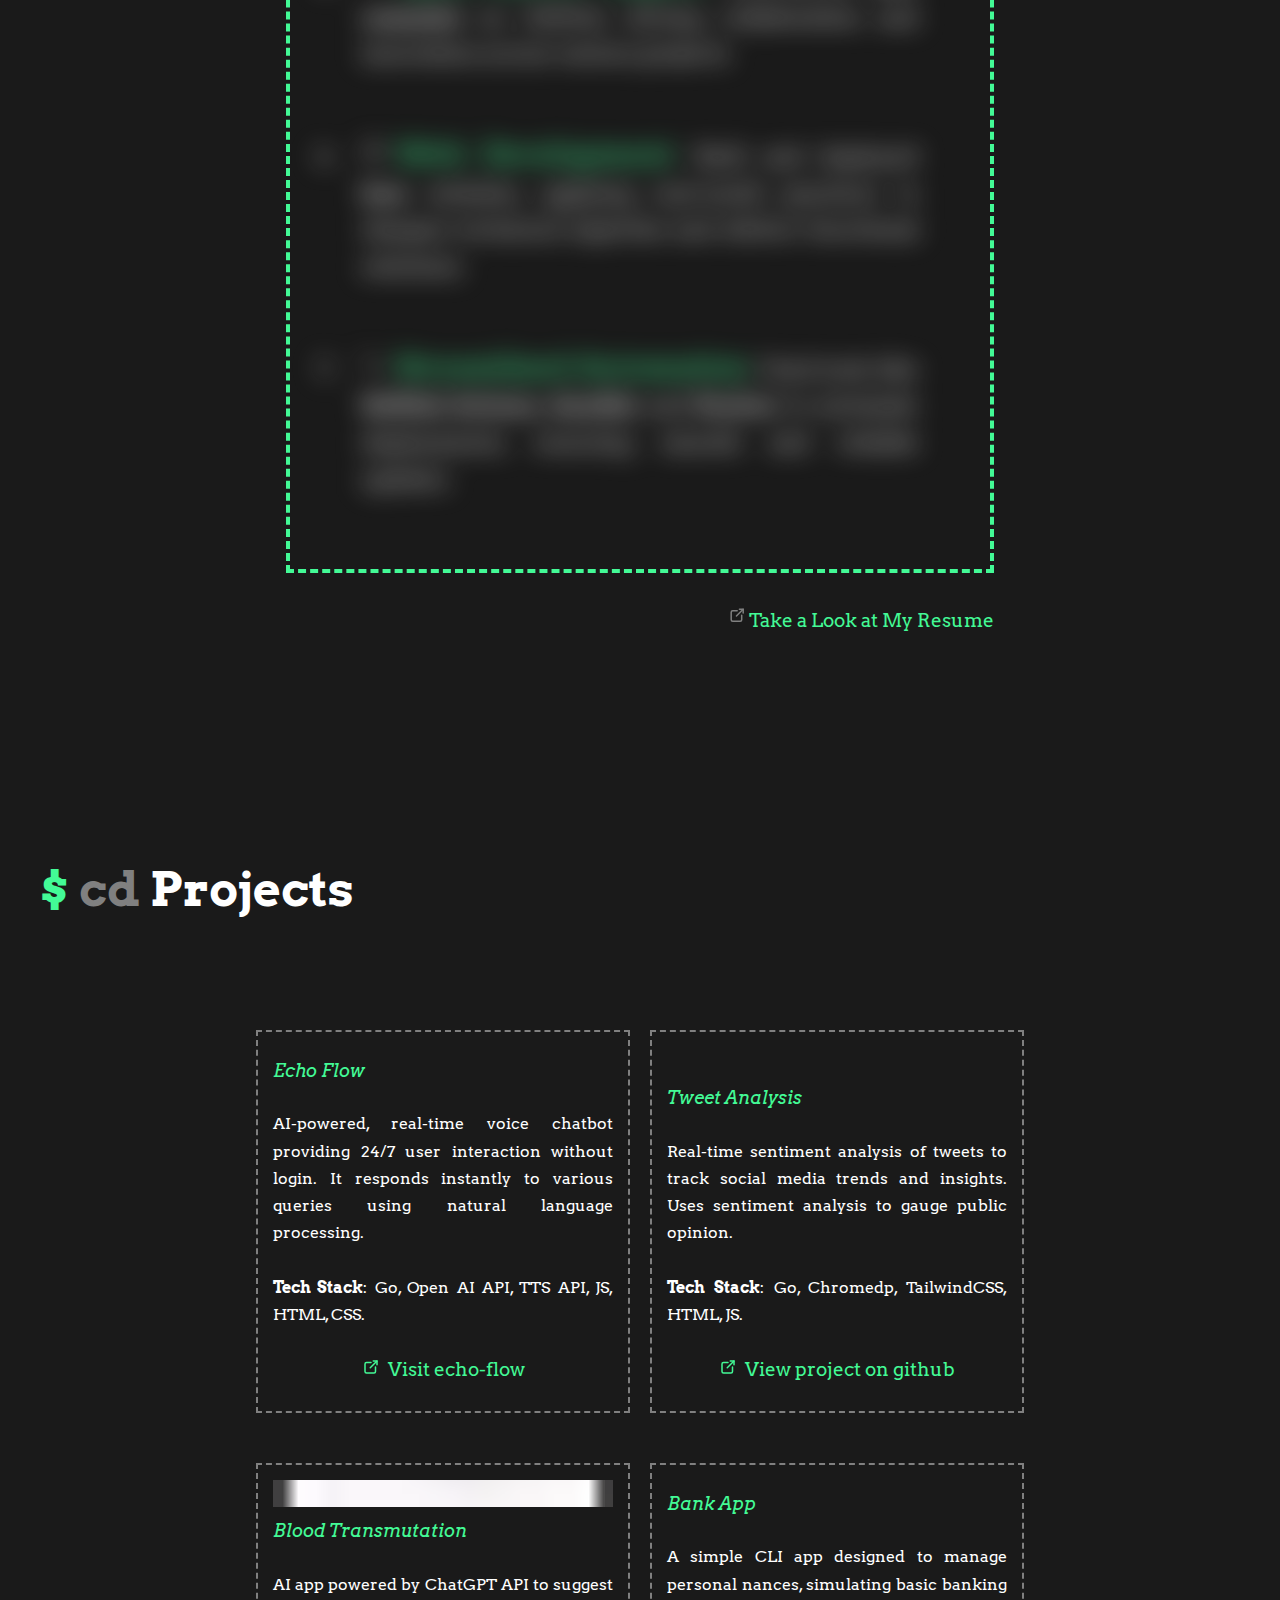
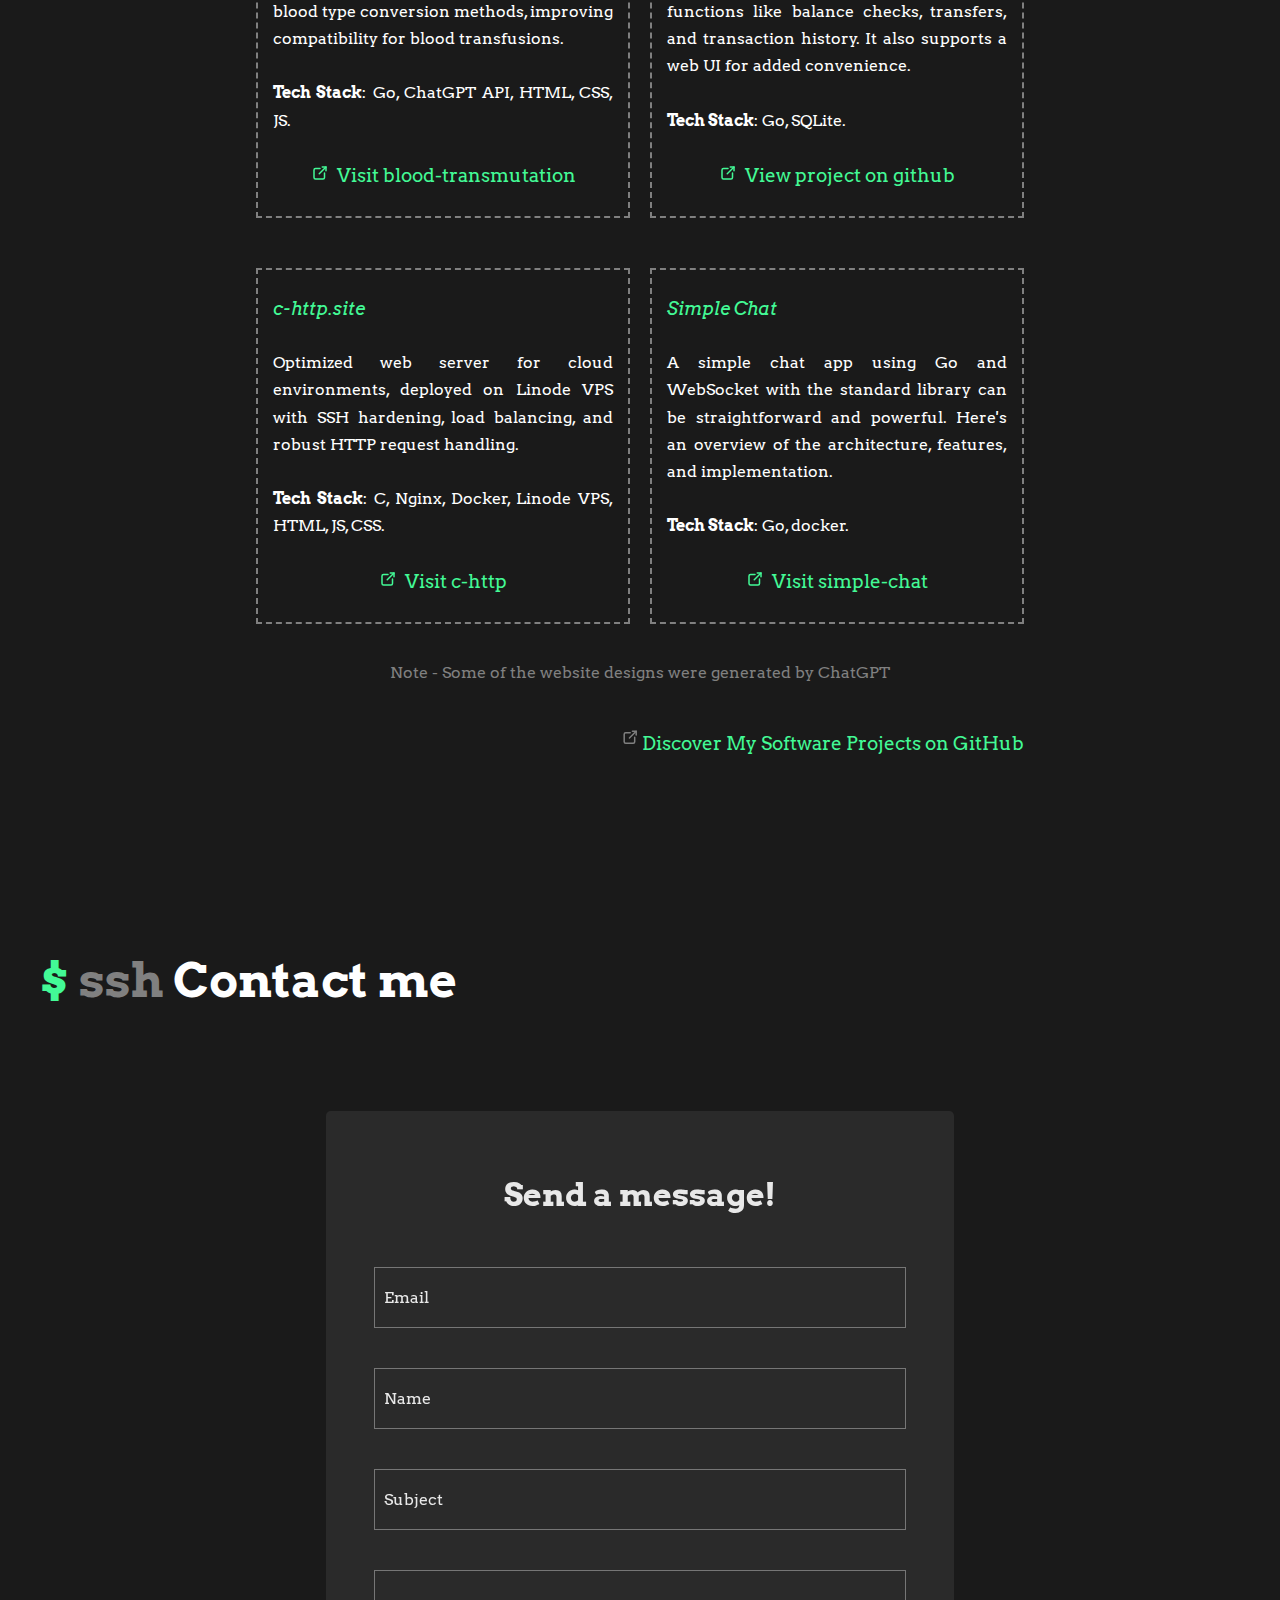
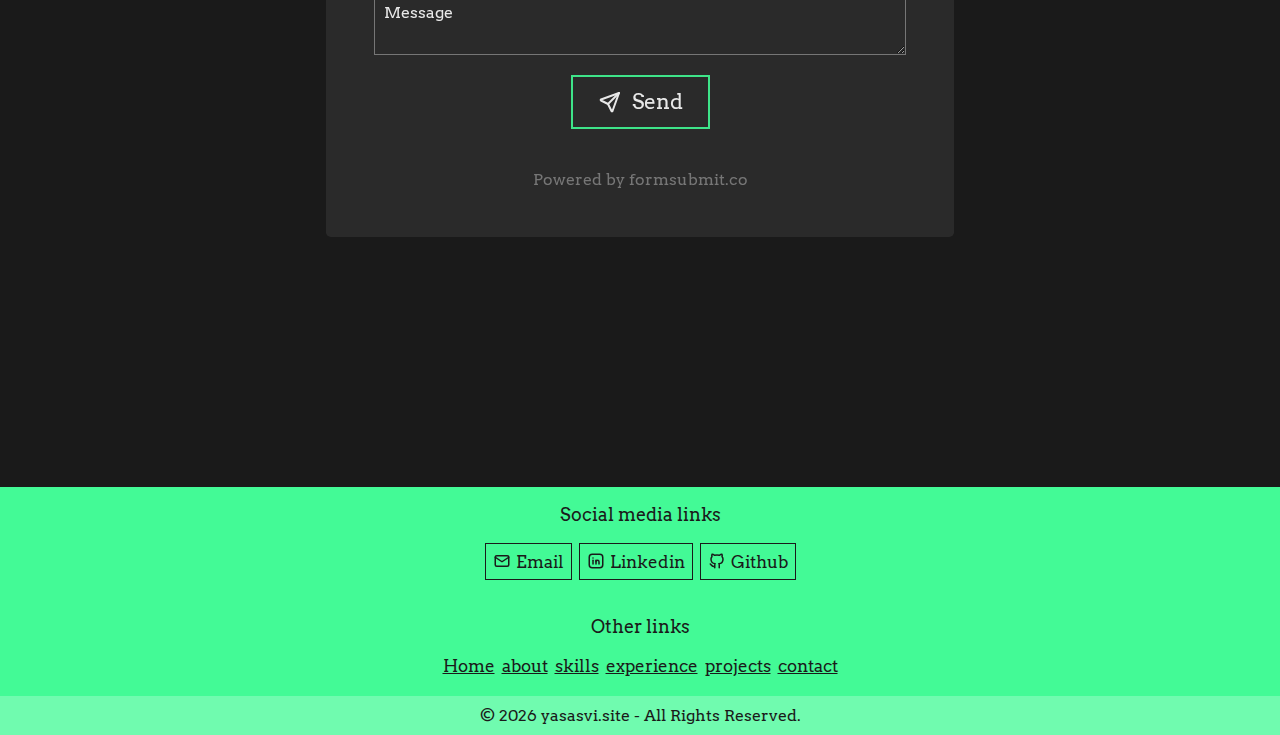
==== commit 816a0cd3: "Made Changes" ====
--- a/index.html
+++ b/index.html
@@ -6,7 +6,7 @@
   <meta name="X-UA-Compatible" content="IE=edge">
   <meta name="viewport" content="width=device-width, initial-scale=1.0" />
   <meta name="description"
-    content="Portfolio of Yasasvi, a passionate software developer with expertise in Golang, web development, and machine learning. Explore projects like 'Blood Transmutation Using Machine Learning Tools', 'Assured Contract Farming System for Stable Market Access', and more. Skills include backend development, blockchain integration, and UI design. Dedicated to creating innovative solutions with an emphasis on clean, efficient code.">
+    content="Portfolio of Yasasvi, a passionate software developer with expertise in Golang, web development, and machine learning. Explore projects like 'Blood Transmutation Using Machine Learning Tools', and more. Skills include backend development, and UI design. Dedicated to creating innovative solutions with an emphasis on clean, efficient code.">
   <title>Yasasvi's portfolio</title>
 
   <link rel="dns-prefetch" href="https://fonts.googleapis.com">
@@ -20,6 +20,16 @@
 
   <link rel="prefetch" type="image/webp" href="/assets/img/favicon-small.webp" as="icon">
   <link rel="icon" type="image/webp" href="/assets/img/favicon-small.webp" />
+  <!-- Google Tag Manager -->
+  <script>(function (w, d, s, l, i) {
+      w[l] = w[l] || []; w[l].push({
+        'gtm.start':
+          new Date().getTime(), event: 'gtm.js'
+      }); var f = d.getElementsByTagName(s)[0],
+        j = d.createElement(s), dl = l != 'dataLayer' ? '&l=' + l : ''; j.async = true; j.src =
+          'https://www.googletagmanager.com/gtm.js?id=' + i + dl; f.parentNode.insertBefore(j, f);
+    })(window, document, 'script', 'dataLayer', 'GTM-K4PDKWX6');</script>
+  <!-- End Google Tag Manager -->
 </head>
 
 <body>
@@ -783,9 +793,15 @@
 <script async src="https://www.googletagmanager.com/gtag/js?id=G-NE5F9CKTR7"></script>
 <script>
   window.dataLayer = window.dataLayer || [];
-  function gtag(){dataLayer.push(arguments);}
+  function gtag() {dataLayer.push(arguments);}
   gtag('js', new Date());
 
   gtag('config', 'G-NE5F9CKTR7');
 </script>
+
+<!-- Google Tag Manager (noscript) -->
+<noscript><iframe src="https://www.googletagmanager.com/ns.html?id=GTM-K4PDKWX6" height="0" width="0"
+    style="display:none;visibility:hidden"></iframe></noscript>
+<!-- End Google Tag Manager (noscript) -->
+
 </html>
--- a/assets/css/styles.css
+++ b/assets/css/styles.css
@@ -82,7 +82,7 @@
 }
 
 :root {
-  --bg-color: #212121;
+  --bg-color: #1a1a1a;
   --txt-color: white;
   --subtxt-color: gray;
   --btn-color: #43fa96;
@@ -737,3 +737,43 @@
     scale: 0.9;
   }
 }
+/**/
+/*@media (aspect-ratio: 16/10) {*/
+/*  section {*/
+/*    padding: 120px 28vw;*/
+/*    max-width: 1500px;*/
+/*    margin: 0 auto;*/
+/*    font-size: 1.7rem;*/
+/*  }*/
+/**/
+/*  #donut {*/
+/*    font-size: 2rem;*/
+/*  }*/
+/**/
+/*  h1 {*/
+/*    font-size: 9.55rem;*/
+/*  }*/
+/**/
+/*  .sub-heading {*/
+/*    font-size: 5rem;*/
+/*    margin-top: 70px;*/
+/*  }*/
+/**/
+/*  #about {*/
+/*    font-size: 2rem;*/
+/*  }*/
+/**/
+/*  nav {*/
+/*    padding: 0.7rem 0;*/
+/*  }*/
+/**/
+/*  nav a {*/
+/*    padding-top: 15px;*/
+/*    font-size: 1.7rem;*/
+/*  }*/
+/**/
+/*  .btn {*/
+/*    width: 25%;*/
+/*    padding: 12px;*/
+/*  }*/
+/*}*/
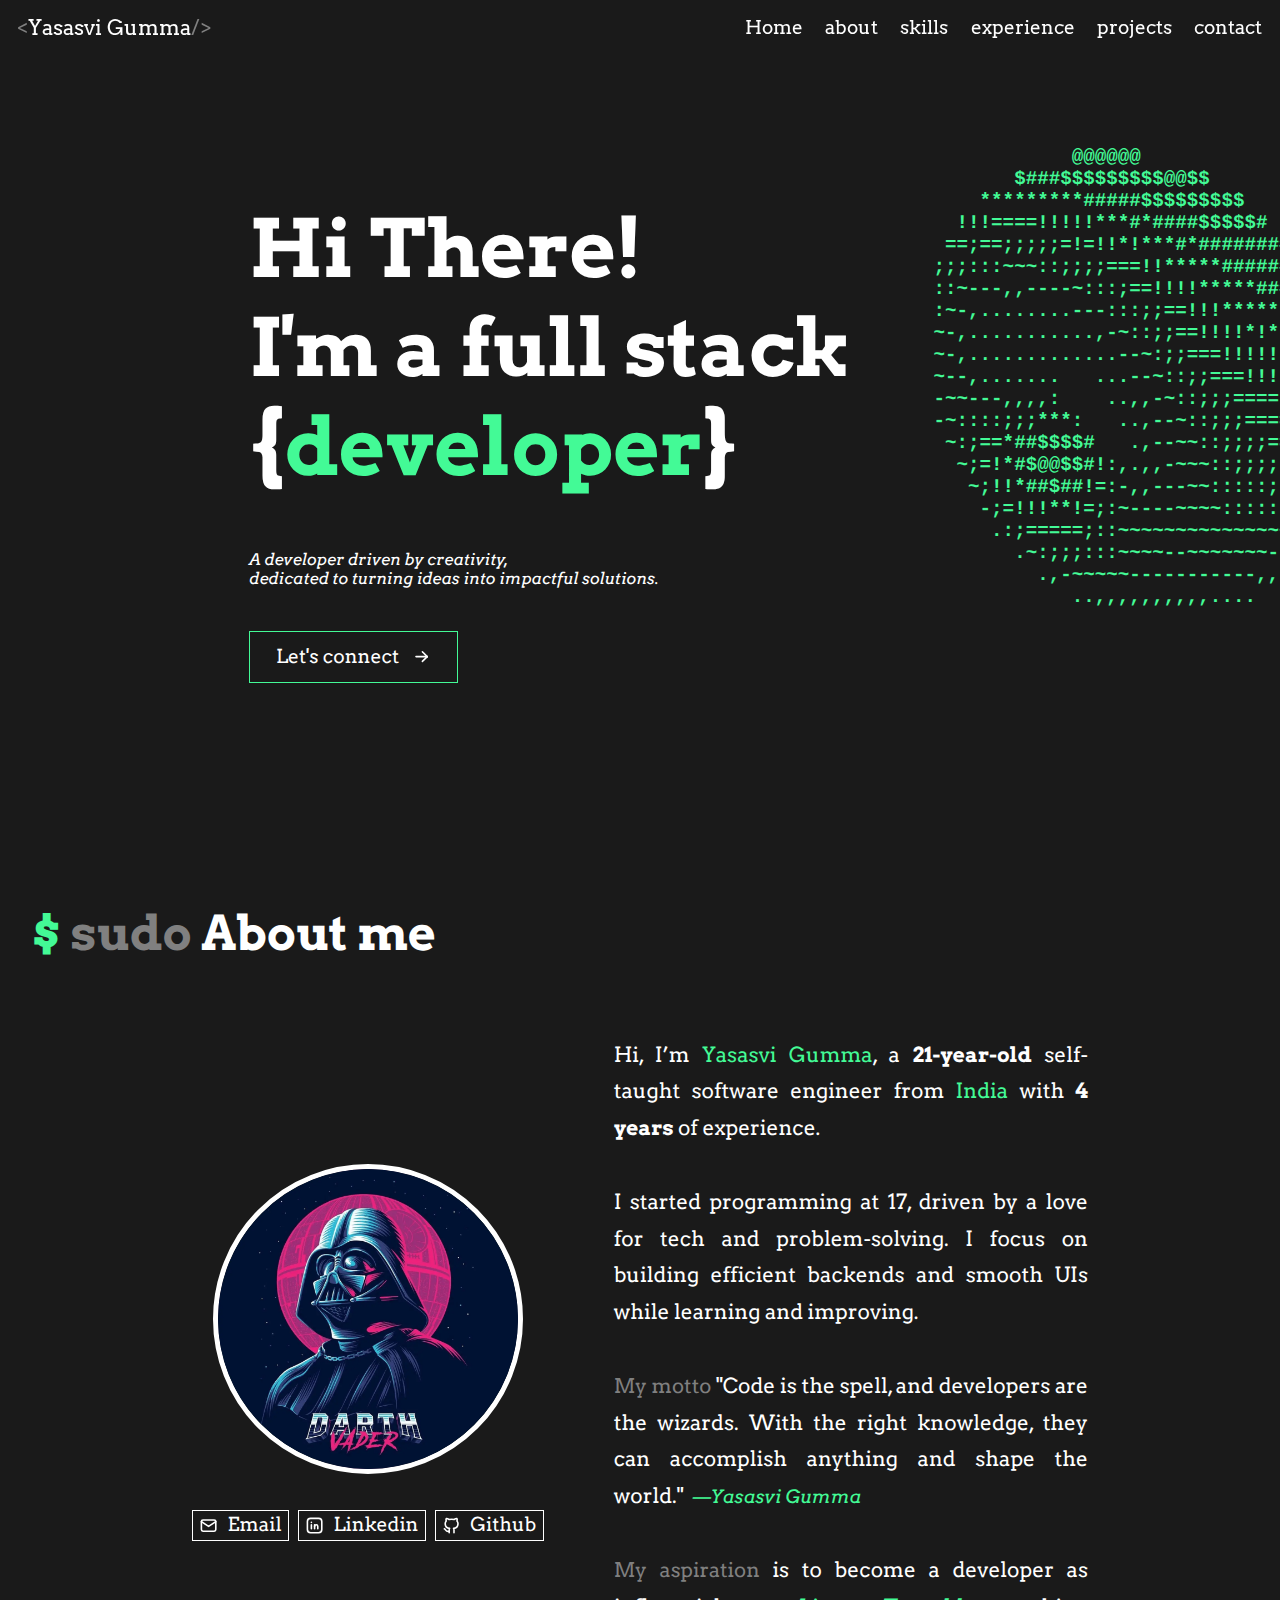
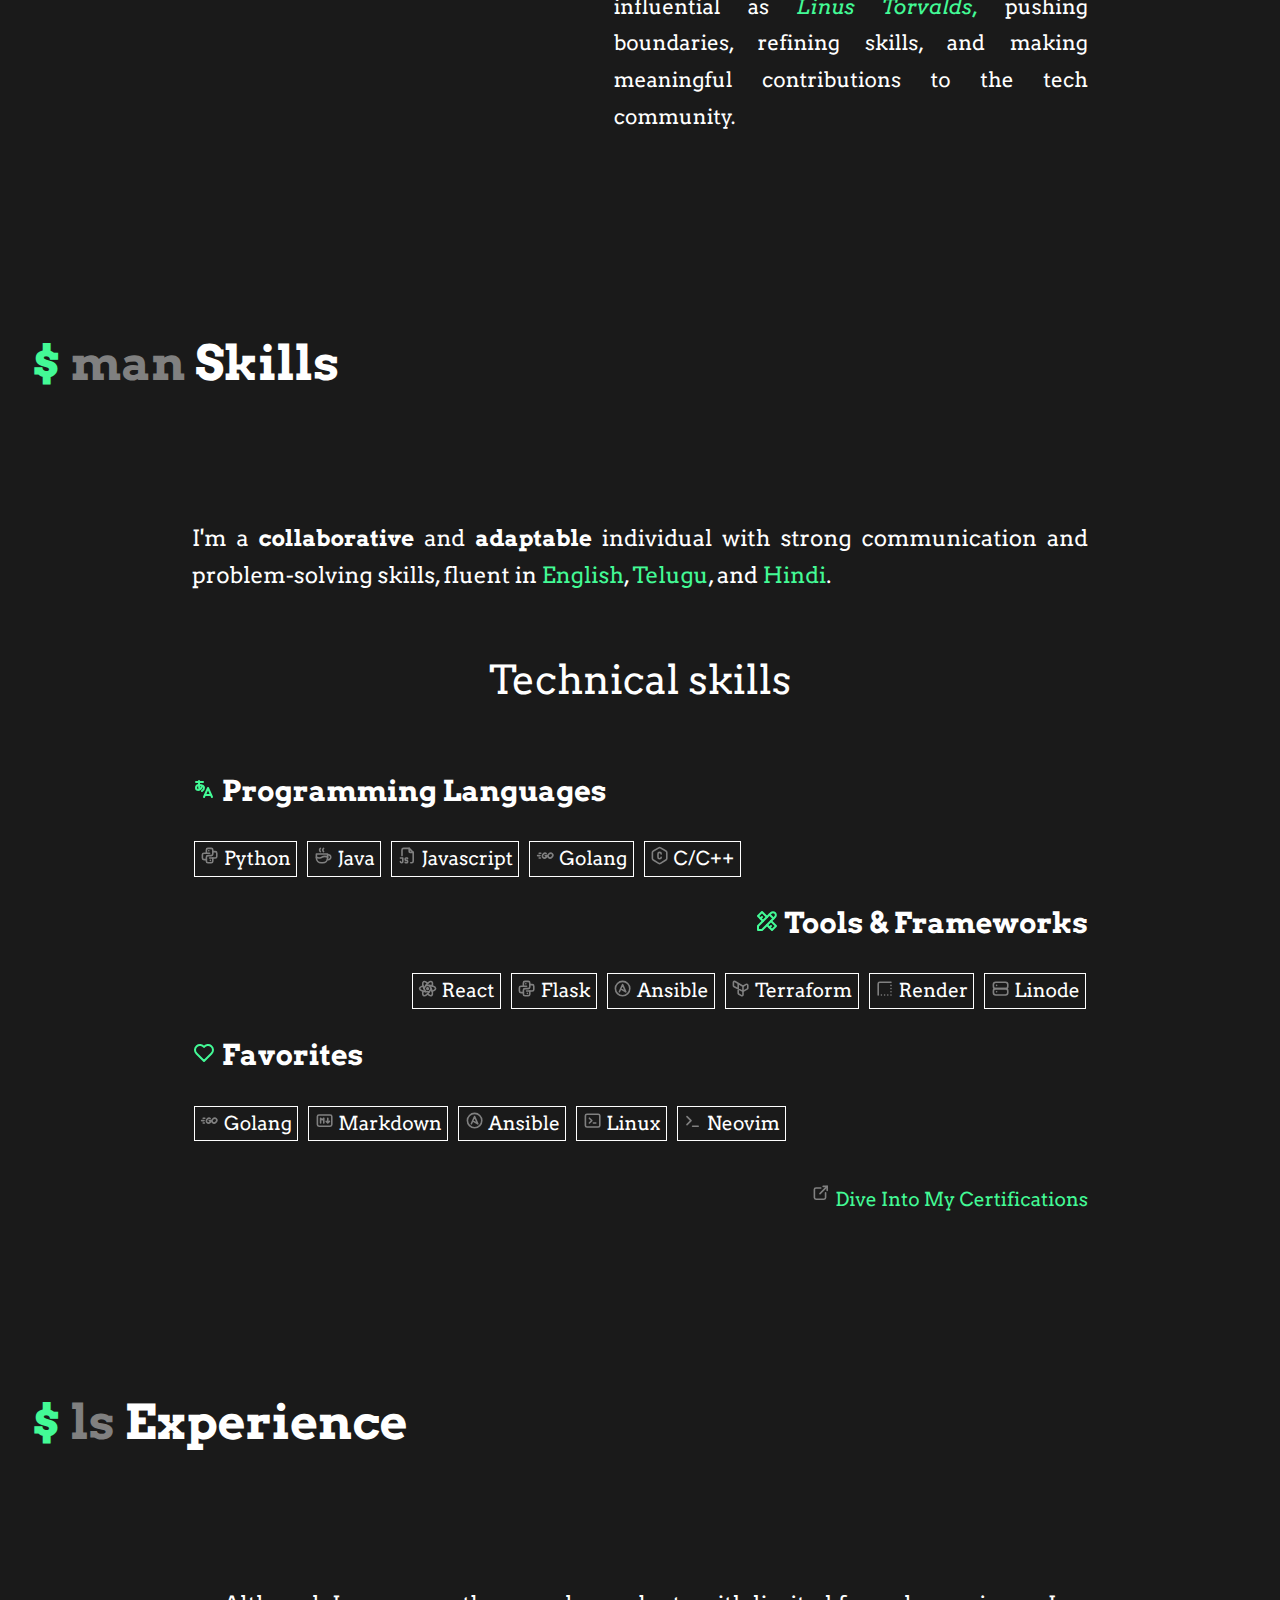
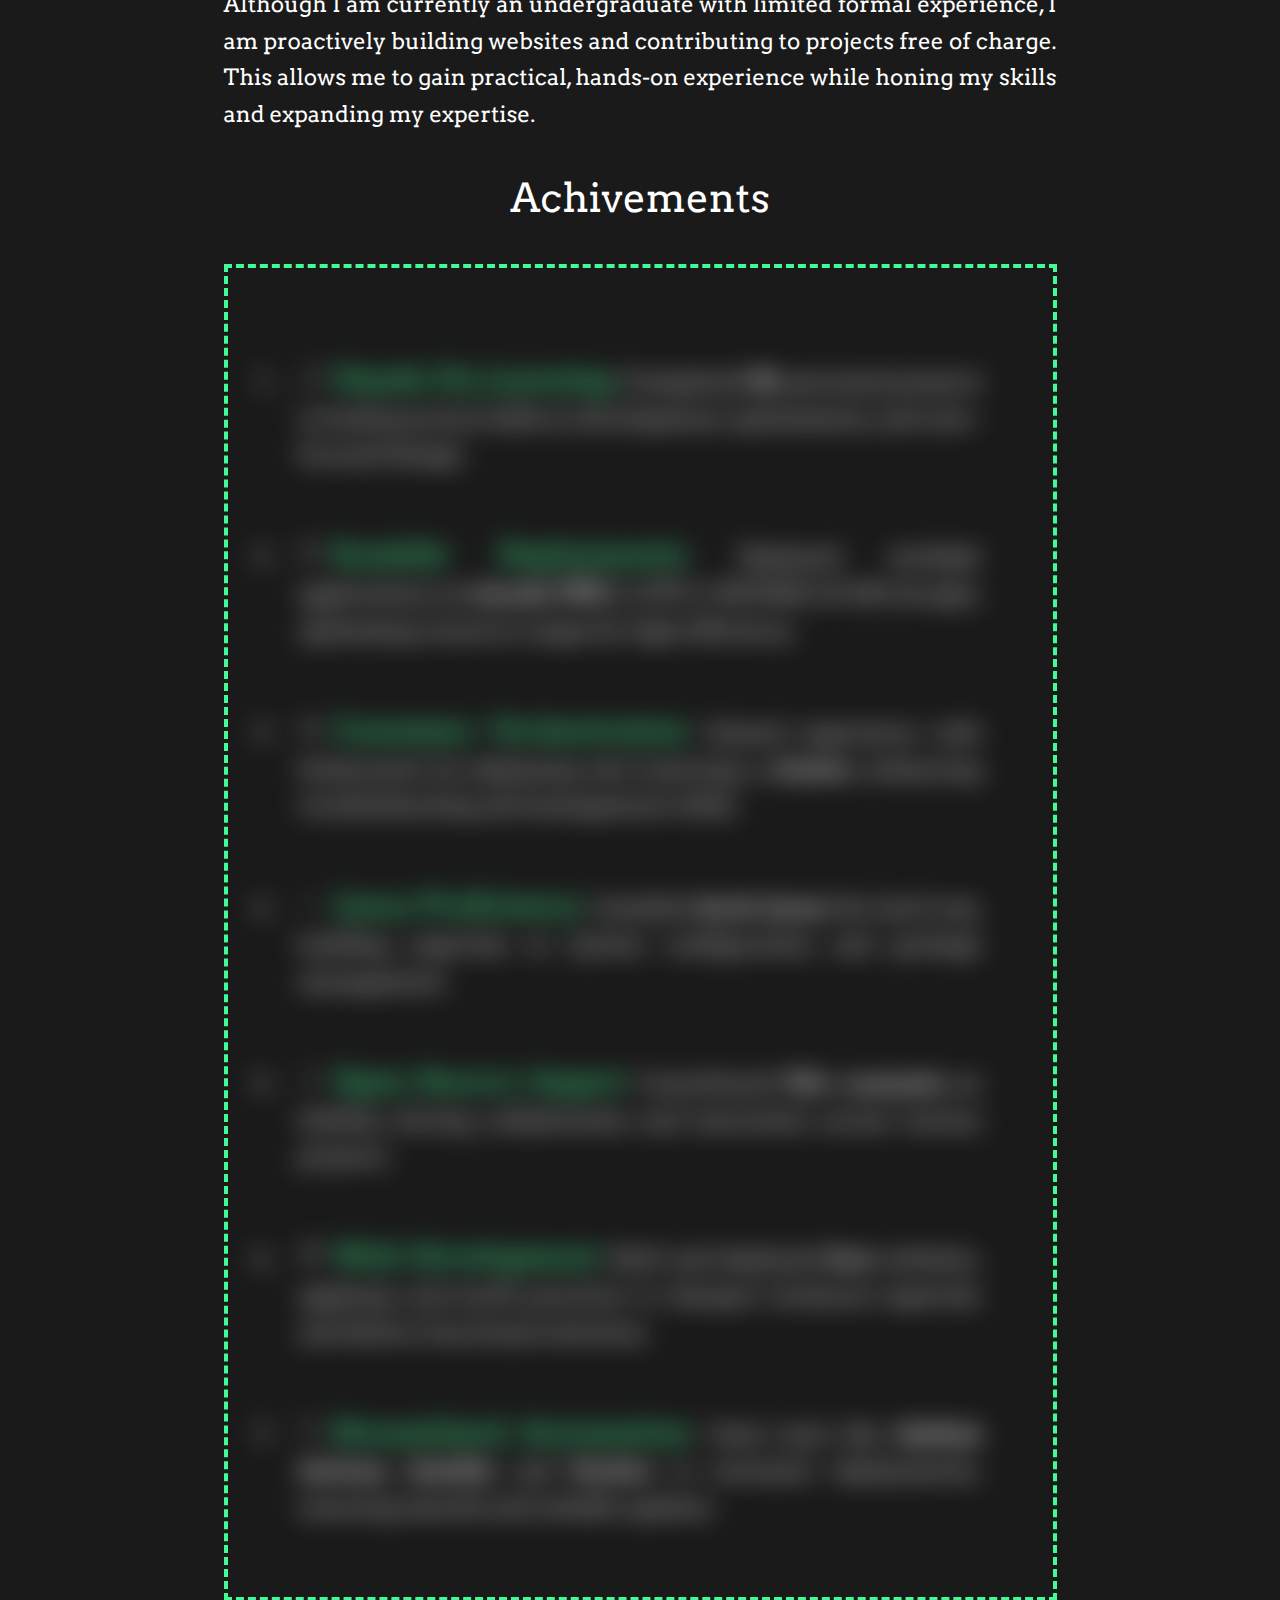
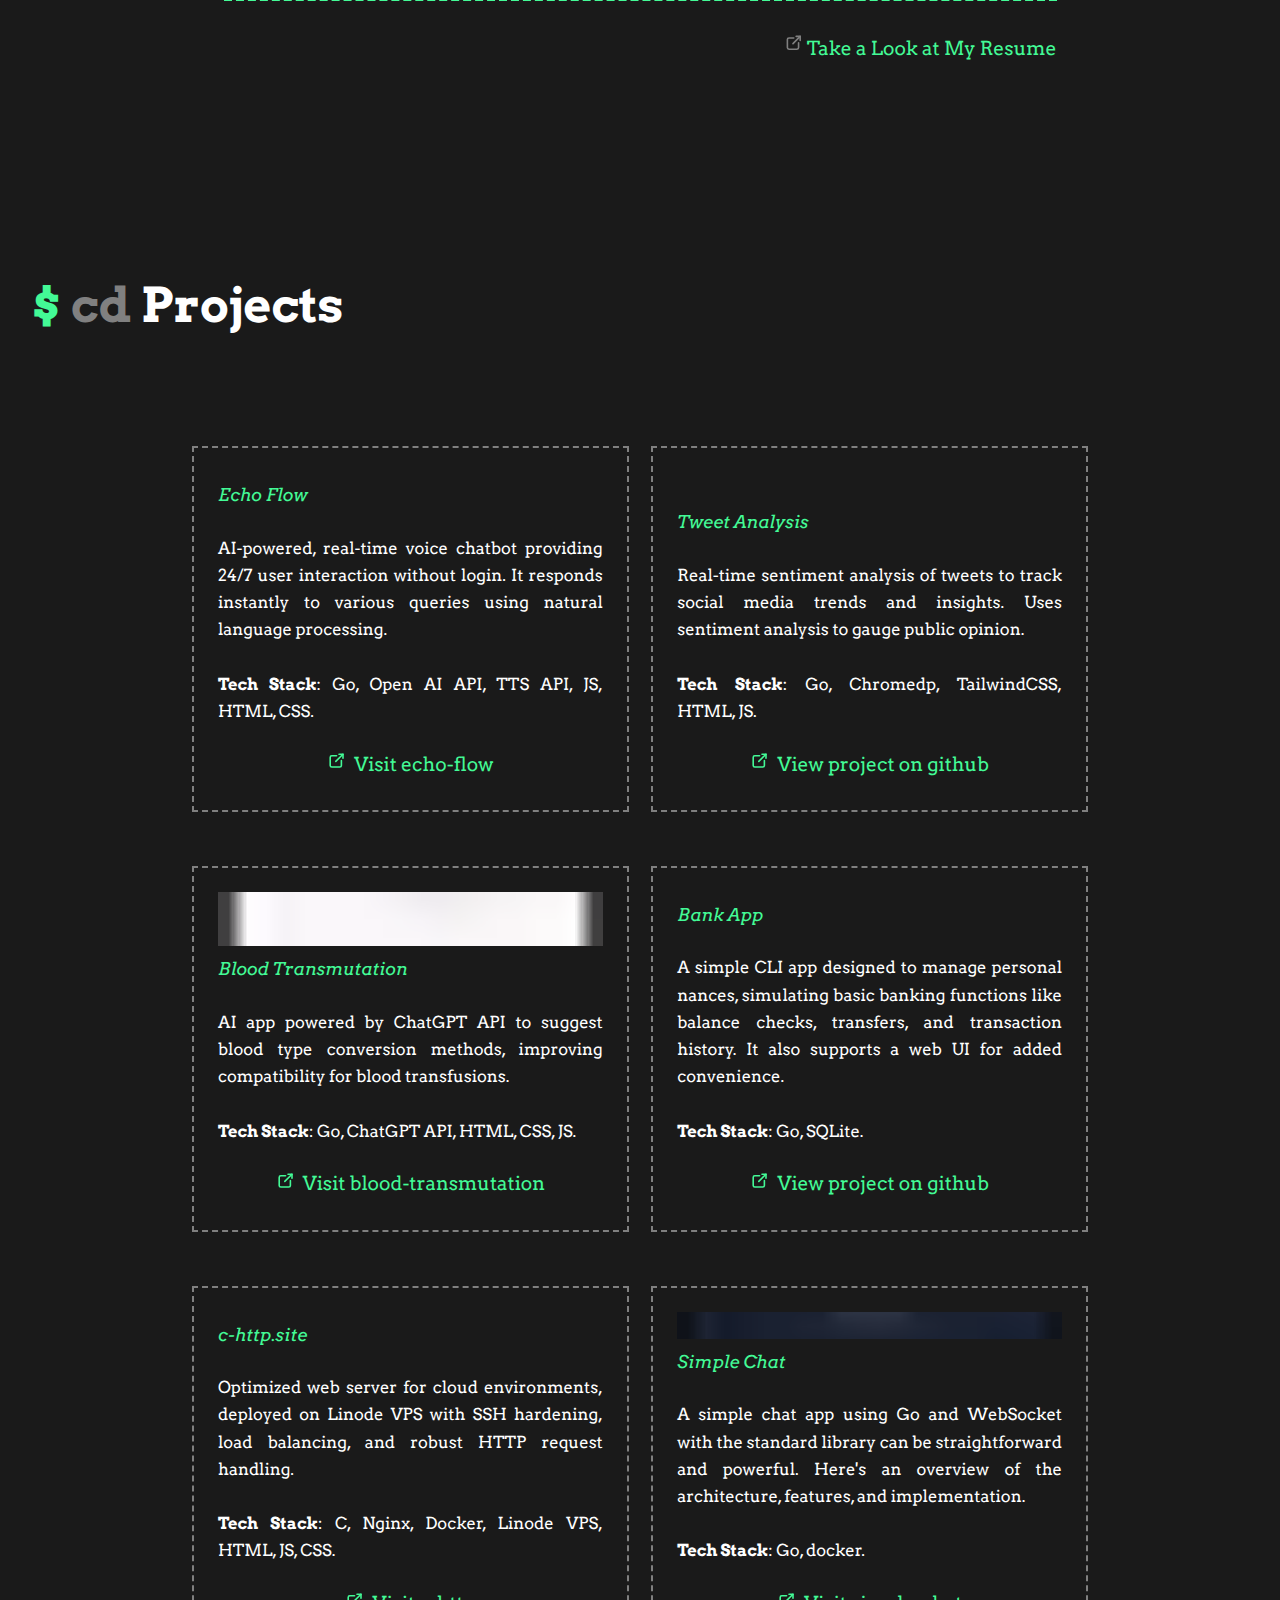
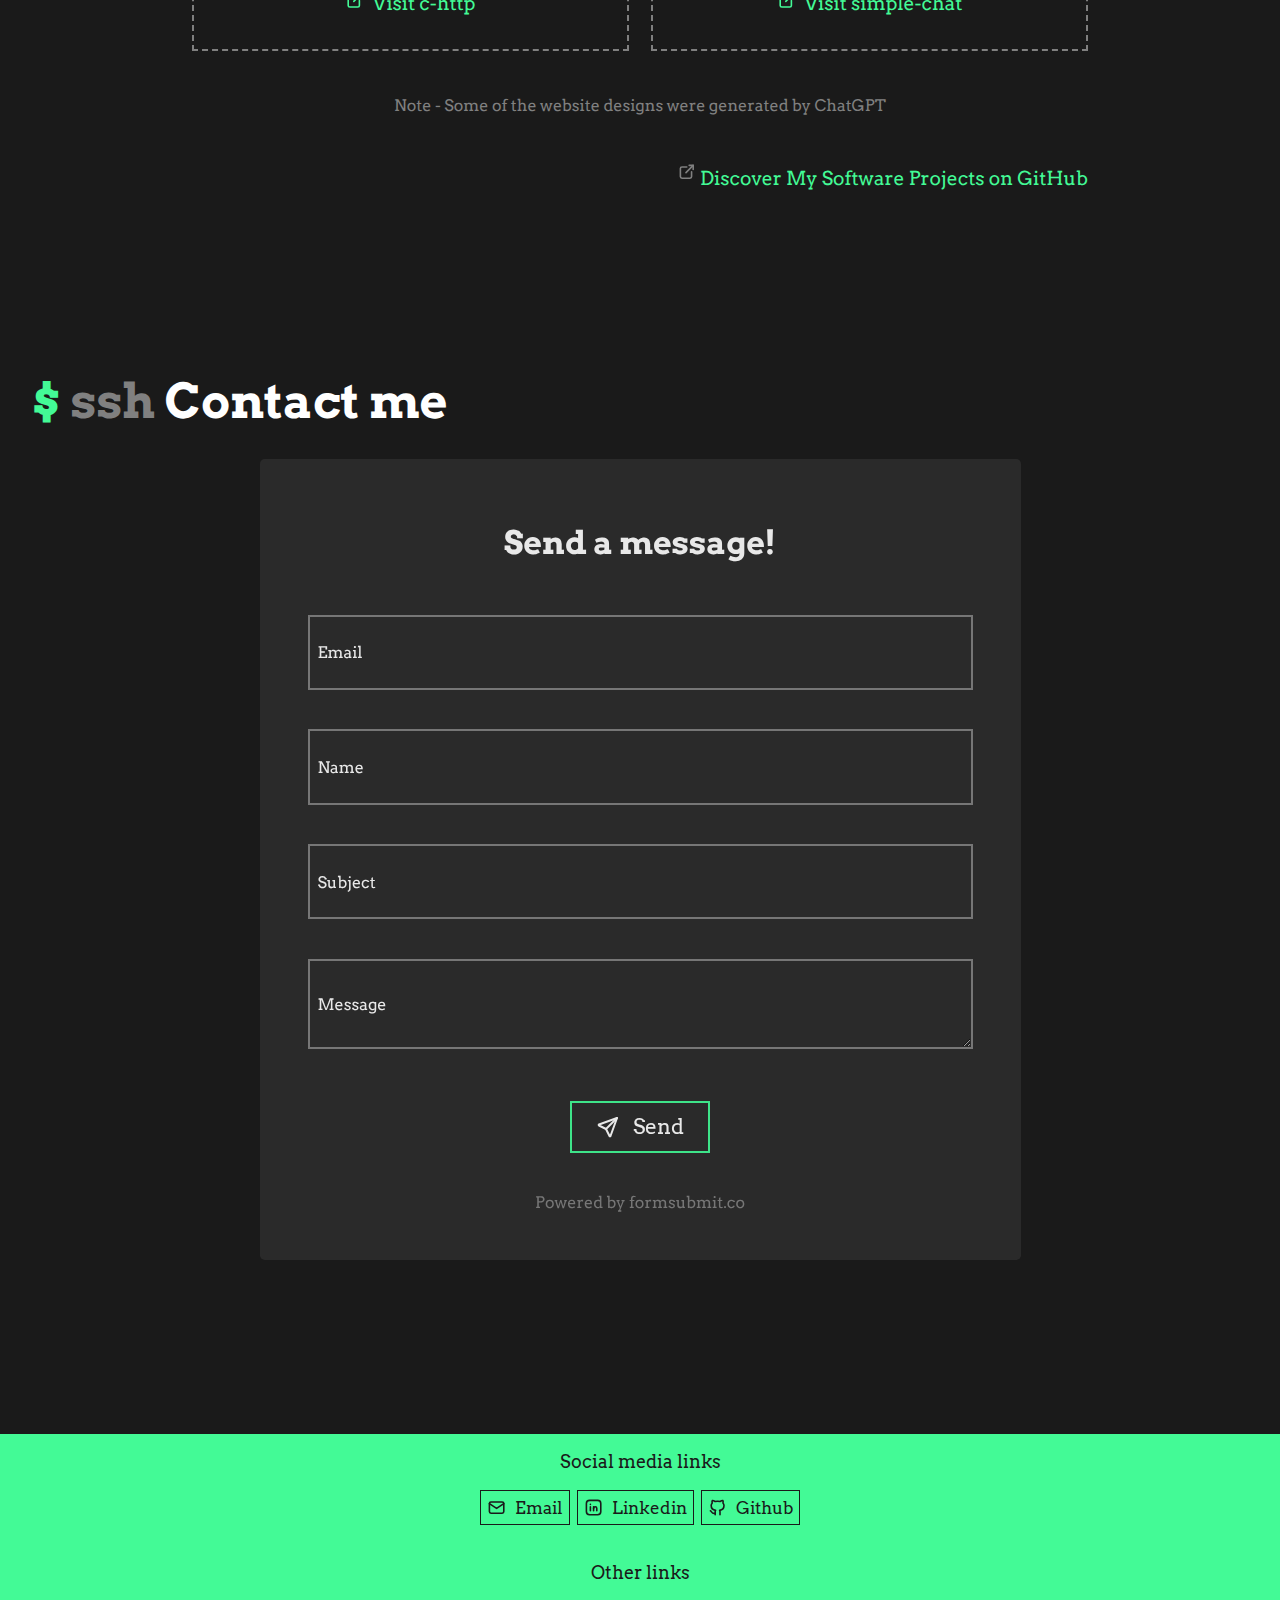
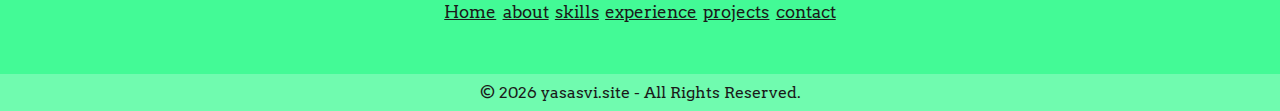
==== commit 1f5f569f: "Made it responcive!" ====
--- a/index.html
+++ b/index.html
@@ -37,7 +37,7 @@
     <div class="logo">
       <a href="/">
         <span class="left"></span>
-        <span class="logo-txt" style="font-size: 20px">Yasasvi</span>
+        <span class="logo-txt">Yasasvi</span>
         <span class="right"></span>
       </a>
     </div>
@@ -163,7 +163,7 @@
                 font-weight: 500;
                 font-size: 1.3rem;
                 text-align: justify;
-                margin-top: 150px;
+                margin-top: 10vh;
               ">
             Hi, I’m <span style="color: var(--btn-color)">Yasasvi Gumma</span>, a <strong>21-year-old</strong>
             self-taught software engineer from <span style="color: var(--btn-color)">India</span> with <strong>4 years
@@ -230,7 +230,8 @@
                 <path d="M11 6l0 .01" />
                 <path d="M13 18l0 .01" />
               </svg>Python</a>
-            <a href="https://en.wikipedia.org/wiki/Java_(programming_language)" target="_blank"><svg
+            <a href="https://en.wikipedia.org/wiki/Java_(programming_language)" target="_blank"
+              title="Java is a versatile, object-oriented programming language used for building applications across platforms."><svg
                 xmlns="http://www.w3.org/2000/svg" width="24" height="24" viewBox="0 0 24 24" fill="none"
                 stroke="currentColor" stroke-width="2" stroke-linecap="round" stroke-linejoin="round"
                 class="icon icon-tabler icons-tabler-outline icon-tabler-coffee">
@@ -243,8 +244,10 @@
                 <path d="M16.746 16.726a3 3 0 1 0 .252 -5.555" />
               </svg>Java</a>
             <a href="https://developer.mozilla.org/en-US/docs/Learn_web_development/Core/Scripting/What_is_JavaScript"
-              target="_blank"><svg xmlns="http://www.w3.org/2000/svg" width="24" height="24" viewBox="0 0 24 24"
-                fill="none" stroke="currentColor" stroke-width="2" stroke-linecap="round" stroke-linejoin="round"
+              target="_blank"
+              title="JavaScript is a lightweight, dynamic programming language primarily used for interactive web development."><svg
+                xmlns="http://www.w3.org/2000/svg" width="24" height="24" viewBox="0 0 24 24" fill="none"
+                stroke="currentColor" stroke-width="2" stroke-linecap="round" stroke-linejoin="round"
                 class="icon icon-tabler icons-tabler-outline icon-tabler-file-type-js">
                 <path stroke="none" d="M0 0h24v24H0z" fill="none" />
                 <path d="M14 3v4a1 1 0 0 0 1 1h4" />
@@ -253,9 +256,11 @@
                   d="M9 20.25c0 .414 .336 .75 .75 .75h1.25a1 1 0 0 0 1 -1v-1a1 1 0 0 0 -1 -1h-1a1 1 0 0 1 -1 -1v-1a1 1 0 0 1 1 -1h1.25a.75 .75 0 0 1 .75 .75" />
                 <path d="M5 12v-7a2 2 0 0 1 2 -2h7l5 5v11a2 2 0 0 1 -2 2h-1" />
               </svg>Javascript</a>
-            <a href="https://go.dev/" target="_blank"><svg xmlns="http://www.w3.org/2000/svg" width="24" height="24"
-                viewBox="0 0 24 24" fill="none" stroke="currentColor" stroke-width="2" stroke-linecap="round"
-                stroke-linejoin="round" class="icon icon-tabler icons-tabler-outline icon-tabler-brand-golang">
+            <a href="https://go.dev/" target="_blank"
+              title="Go (Golang) is a fast, statically typed programming language designed for simplicity, concurrency, and scalability."><svg
+                xmlns="http://www.w3.org/2000/svg" width="24" height="24" viewBox="0 0 24 24" fill="none"
+                stroke="currentColor" stroke-width="2" stroke-linecap="round" stroke-linejoin="round"
+                class="icon icon-tabler icons-tabler-outline icon-tabler-brand-golang">
                 <path stroke="none" d="M0 0h24v24H0z" fill="none" />
                 <path
                   d="M15.695 14.305c1.061 1.06 2.953 .888 4.226 -.384c1.272 -1.273 1.444 -3.165 .384 -4.226c-1.061 -1.06 -2.953 -.888 -4.226 .384c-1.272 1.273 -1.444 3.165 -.384 4.226z" />
@@ -265,7 +270,8 @@
                 <path d="M6 9h-2" />
                 <path d="M5 12h-3" />
               </svg>Golang</a>
-            <a href="https://en.wikipedia.org/wiki/C_(programming_language)" target="_blank"><svg
+            <a href="https://en.wikipedia.org/wiki/C_(programming_language)" target="_blank"
+              title="C is a powerful, low-level programming language widely used for system programming and performance-critical applications."><svg
                 xmlns="http://www.w3.org/2000/svg" width="24" height="24" viewBox="0 0 24 24" fill="none"
                 stroke="currentColor" stroke-width="2" stroke-linecap="round" stroke-linejoin="round"
                 class="icon icon-tabler icons-tabler-outline icon-tabler-hexagon-letter-c">
@@ -291,9 +297,11 @@
                 <path d="M16 17l-1.5 1.5" />
               </svg> Tools & Frameworks</span>
           <div>
-            <a href="https://react.dev/" target="_blank"><svg xmlns="http://www.w3.org/2000/svg" width="24" height="24"
-                viewBox="0 0 24 24" fill="none" stroke="currentColor" stroke-width="2" stroke-linecap="round"
-                stroke-linejoin="round" class="icon icon-tabler icons-tabler-outline icon-tabler-brand-react">
+            <a href="https://react.dev/" target="_blank"
+              title="React is a popular JavaScript library for building dynamic and interactive user interfaces."><svg
+                xmlns="http://www.w3.org/2000/svg" width="24" height="24" viewBox="0 0 24 24" fill="none"
+                stroke="currentColor" stroke-width="2" stroke-linecap="round" stroke-linejoin="round"
+                class="icon icon-tabler icons-tabler-outline icon-tabler-brand-react">
                 <path stroke="none" d="M0 0h24v24H0z" fill="none" />
                 <path
                   d="M6.306 8.711c-2.602 .723 -4.306 1.926 -4.306 3.289c0 2.21 4.477 4 10 4c.773 0 1.526 -.035 2.248 -.102" />
@@ -309,7 +317,8 @@
                   d="M12 18.574c1.926 1.893 3.821 2.768 5 2.086c1.913 -1.104 1.226 -5.877 -1.536 -10.66c-.375 -.65 -.78 -1.283 -1.212 -1.897" />
                 <path d="M11.5 12.866a1 1 0 1 0 1 -1.732a1 1 0 0 0 -1 1.732z" />
               </svg>React</a>
-            <a href="https://flask.palletsprojects.com/en/stable/" target="_blank"><svg
+            <a href="https://flask.palletsprojects.com/en/stable/" target="_blank"
+              title="Flask is a lightweight and flexible Python web framework for building simple to complex web applications."><svg
                 xmlns="http://www.w3.org/2000/svg" width="24" height="24" viewBox="0 0 24 24" fill="none"
                 stroke="currentColor" stroke-width="2" stroke-linecap="round" stroke-linejoin="round"
                 class="icon icon-tabler icons-tabler-outline icon-tabler-brand-python">
@@ -321,7 +330,8 @@
                 <path d="M11 6l0 .01" />
                 <path d="M13 18l0 .01" />
               </svg>Flask</a>
-            <a href="https://docs.ansible.com/ansible/latest/index.html" target="_blank"><svg
+            <a href="https://docs.ansible.com/ansible/latest/index.html" target="_blank"
+              title="Ansible is An open-source automation tool for configuration management, application deployment, and IT orchestration."><svg
                 xmlns="http://www.w3.org/2000/svg" width="24" height="24" viewBox="0 0 24 24" fill="none"
                 stroke="currentColor" stroke-width="2" stroke-linecap="round" stroke-linejoin="round"
                 class="icon icon-tabler icons-tabler-outline icon-tabler-brand-ansible">
@@ -329,18 +339,21 @@
                 <path d="M12 12m-9 0a9 9 0 1 0 18 0a9 9 0 1 0 -18 0" />
                 <path d="M9.647 12.294l6.353 3.706l-4 -9l-4 9" />
               </svg>Ansible</a>
-            <a href="https://www.terraform.io/" target="_blank"><svg xmlns="http://www.w3.org/2000/svg" width="24"
-                height="24" viewBox="0 0 24 24" fill="none" stroke="currentColor" stroke-width="2"
-                stroke-linecap="round" stroke-linejoin="round"
+            <a href="https://www.terraform.io/" target="_blank"
+              title="Terraform is An open-source infrastructure as code (IaC) tool for defining and provisioning cloud resources efficiently."><svg
+                xmlns="http://www.w3.org/2000/svg" width="24" height="24" viewBox="0 0 24 24" fill="none"
+                stroke="currentColor" stroke-width="2" stroke-linecap="round" stroke-linejoin="round"
                 class="icon icon-tabler icons-tabler-outline icon-tabler-brand-terraform">
                 <path stroke="none" d="M0 0h24v24H0z" fill="none" />
                 <path
                   d="M15 15.5l-11.476 -6.216a1 1 0 0 1 -.524 -.88v-4.054a1.35 1.35 0 0 1 2.03 -1.166l9.97 5.816v10.65a1.35 1.35 0 0 1 -2.03 1.166l-3.474 -2.027a1 1 0 0 1 -.496 -.863v-11.926" />
                 <path d="M15 15.5l5.504 -3.21a1 1 0 0 0 .496 -.864v-3.576a1.35 1.35 0 0 0 -2.03 -1.166l-3.97 2.316" />
               </svg>Terraform</a>
-            <a href="https://render.com/" target="_blank"><svg xmlns="http://www.w3.org/2000/svg" width="24" height="24"
-                viewBox="0 0 24 24" fill="none" stroke="currentColor" stroke-width="2" stroke-linecap="round"
-                stroke-linejoin="round" class="icon icon-tabler icons-tabler-outline icon-tabler-border-style">
+            <a href="https://render.com/" target="_blank"
+              title="Render is a modern cloud platform for hosting websites, APIs, databases, and applications with simple deployment and management."><svg
+                xmlns="http://www.w3.org/2000/svg" width="24" height="24" viewBox="0 0 24 24" fill="none"
+                stroke="currentColor" stroke-width="2" stroke-linecap="round" stroke-linejoin="round"
+                class="icon icon-tabler icons-tabler-outline icon-tabler-border-style">
                 <path stroke="none" d="M0 0h24v24H0z" fill="none" />
                 <path d="M4 20v-14a2 2 0 0 1 2 -2h14" />
                 <path d="M20 8v.01" />
@@ -351,9 +364,10 @@
                 <path d="M16 20v.01" />
                 <path d="M20 20v.01" />
               </svg>Render</a>
-            <a href="https://www.linode.com/" target="_blank"><svg xmlns="http://www.w3.org/2000/svg" width="24"
-                height="24" viewBox="0 0 24 24" fill="none" stroke="currentColor" stroke-width="2"
-                stroke-linecap="round" stroke-linejoin="round"
+            <a href="https://www.linode.com/" target="_blank"
+              title="Linode is a cloud computing provider offering virtual servers, storage, and networking services for deploying applications and infrastructure."><svg
+                xmlns="http://www.w3.org/2000/svg" width="24" height="24" viewBox="0 0 24 24" fill="none"
+                stroke="currentColor" stroke-width="2" stroke-linecap="round" stroke-linejoin="round"
                 class="icon icon-tabler icons-tabler-outline icon-tabler-server">
                 <path stroke="none" d="M0 0h24v24H0z" fill="none" />
                 <path d="M3 4m0 3a3 3 0 0 1 3 -3h12a3 3 0 0 1 3 3v2a3 3 0 0 1 -3 3h-12a3 3 0 0 1 -3 -3z" />
@@ -373,9 +387,11 @@
                 <path d="M19.5 12.572l-7.5 7.428l-7.5 -7.428a5 5 0 1 1 7.5 -6.566a5 5 0 1 1 7.5 6.572" />
               </svg> Favorites</span>
           <div>
-            <a href="https://go.dev/" target="_blank"><svg xmlns="http://www.w3.org/2000/svg" width="24" height="24"
-                viewBox="0 0 24 24" fill="none" stroke="currentColor" stroke-width="2" stroke-linecap="round"
-                stroke-linejoin="round" class="icon icon-tabler icons-tabler-outline icon-tabler-brand-golang">
+            <a href="https://go.dev/" target="_blank"
+              title="Go (Golang) is a fast, statically typed programming language designed for simplicity, concurrency, and scalability."><svg
+                xmlns="http://www.w3.org/2000/svg" width="24" height="24" viewBox="0 0 24 24" fill="none"
+                stroke="currentColor" stroke-width="2" stroke-linecap="round" stroke-linejoin="round"
+                class="icon icon-tabler icons-tabler-outline icon-tabler-brand-golang">
                 <path stroke="none" d="M0 0h24v24H0z" fill="none" />
                 <path
                   d="M15.695 14.305c1.061 1.06 2.953 .888 4.226 -.384c1.272 -1.273 1.444 -3.165 .384 -4.226c-1.061 -1.06 -2.953 -.888 -4.226 .384c-1.272 1.273 -1.444 3.165 -.384 4.226z" />
@@ -385,16 +401,18 @@
                 <path d="M6 9h-2" />
                 <path d="M5 12h-3" />
               </svg>Golang</a>
-            <a href="https://www.markdownguide.org/" target="_blank"><svg xmlns="http://www.w3.org/2000/svg" width="24"
-                height="24" viewBox="0 0 24 24" fill="none" stroke="currentColor" stroke-width="2"
-                stroke-linecap="round" stroke-linejoin="round"
+            <a href="https://www.markdownguide.org/" target="_blank"
+              title="Markdown is a lightweight markup language for creating formatted text using simple syntax, commonly used for documentation and content writing."><svg
+                xmlns="http://www.w3.org/2000/svg" width="24" height="24" viewBox="0 0 24 24" fill="none"
+                stroke="currentColor" stroke-width="2" stroke-linecap="round" stroke-linejoin="round"
                 class="icon icon-tabler icons-tabler-outline icon-tabler-markdown">
                 <path stroke="none" d="M0 0h24v24H0z" fill="none" />
                 <path d="M3 5m0 2a2 2 0 0 1 2 -2h14a2 2 0 0 1 2 2v10a2 2 0 0 1 -2 2h-14a2 2 0 0 1 -2 -2z" />
                 <path d="M7 15v-6l2 2l2 -2v6" />
                 <path d="M14 13l2 2l2 -2m-2 2v-6" />
               </svg>Markdown</a>
-            <a href="https://docs.ansible.com/ansible/latest/index.html" target="_blank"><svg
+            <a href="https://docs.ansible.com/ansible/latest/index.html" target="_blank"
+              title="Ansible is an open-source automation tool for configuration management, application deployment, and IT orchestration."><svg
                 xmlns="http://www.w3.org/2000/svg" width="24" height="24" viewBox="0 0 24 24" fill="none"
                 stroke="currentColor" stroke-width="2" stroke-linecap="round" stroke-linejoin="round"
                 class="icon icon-tabler icons-tabler-outline icon-tabler-brand-ansible">
@@ -412,9 +430,11 @@
                 <path d="M13 15l3 0" />
                 <path d="M3 4m0 2a2 2 0 0 1 2 -2h14a2 2 0 0 1 2 2v12a2 2 0 0 1 -2 2h-14a2 2 0 0 1 -2 -2z" />
               </svg>Linux</a>
-            <a href="https://neovim.io/" target="_blank"><svg xmlns="http://www.w3.org/2000/svg" width="24" height="24"
-                viewBox="0 0 24 24" fill="none" stroke="currentColor" stroke-width="2" stroke-linecap="round"
-                stroke-linejoin="round" class="icon icon-tabler icons-tabler-outline icon-tabler-terminal">
+            <a href="https://neovim.io/" target="_blank"
+              title="Neovim is a modern, fast, and highly extensible text editor built as an improved fork of Vim."><svg
+                xmlns="http://www.w3.org/2000/svg" width="24" height="24" viewBox="0 0 24 24" fill="none"
+                stroke="currentColor" stroke-width="2" stroke-linecap="round" stroke-linejoin="round"
+                class="icon icon-tabler icons-tabler-outline icon-tabler-terminal">
                 <path stroke="none" d="M0 0h24v24H0z" fill="none" />
                 <path d="M5 7l5 5l-5 5" />
                 <path d="M12 19l7 0" />
@@ -717,7 +737,7 @@
           </div>
           <div class="form-input">
             <textarea type="text" id="message" name="message" autocomplete="work"
-              style="height: 85px; width: 100%; box-sizing: border-box;" required></textarea><label
+              style="height: 10vh; width: 100%; box-sizing: border-box; resize: vertical;" required></textarea><label
               for="message">Message</label>
           </div>
           <button type="submit"><svg xmlns="http://www.w3.org/2000/svg" width="24" height="24" viewBox="0 0 24 24"
@@ -727,14 +747,14 @@
               <path d="M10 14l11 -11" />
               <path d="M21 3l-6.5 18a.55 .55 0 0 1 -1 0l-3.5 -7l-7 -3.5a.55 .55 0 0 1 0 -1l18 -6.5" />
             </svg> Send</button>
-          <p style="font-size: 1rem; color: var(--subtxt-color); padding-top: 25px;">Powered by formsubmit.co</p>
+          <p style="font-size: 1rem; color: var(--subtxt-color); padding-top: 1.5rem;">Powered by formsubmit.co</p>
         </form>
       </div>
     </section>
   </main>
   <footer style="background-color: var(--btn-color)">
     <p align="center" style="font-size: 1.1rem">Social media links</p>
-    <div style="padding-bottom: 10px">
+    <div style="padding-bottom: 2.7rem;">
       <div>
         <a href="mailto:contact@yasasvi.site" class="links"><svg xmlns="http://www.w3.org/2000/svg" width="24"
             height="24" viewBox="0 0 24 24" fill="none" stroke="currentColor" stroke-width="2" stroke-linecap="round"
--- a/assets/css/styles.css
+++ b/assets/css/styles.css
@@ -2,7 +2,9 @@
   margin: 0;
   padding: 0;
   width: 100%;
-  overflow-x: hidden;
+  height: 100%;
+  overflow-y: auto;
+  text-rendering: geometricPrecision;
 }
 
 body,
@@ -24,7 +26,7 @@
 
 #donut,
 nav a {
-  font-size: 18px;
+  font-size: 1.2rem;
 }
 
 .logo,
@@ -59,13 +61,14 @@
 #about .about-links a,
 #skills .data a,
 .cards>div:hover {
-  border: 1px solid var(--txt-color);
+  border: 0.1rem solid var(--txt-color);
 }
 
 .btn,
 form>button {
+  margin-top: 2rem;
   background-color: inherit;
-  gap: 10px;
+  gap: 0.8rem;
 }
 
 .form-input input,
@@ -103,8 +106,8 @@
 
 .links svg,
 a svg {
-  width: 18px;
-  height: 18px;
+  width: 1.2rem;
+  height: 1.2rem;
 }
 
 img {
@@ -116,12 +119,16 @@
   background-position: center;
 }
 
+.logo-txt {
+  font-size: 2.5rem;
+}
+
 .logo-txt::after {
   content: " Gumma";
 }
 
 nav {
-  height: 60px;
+  height: 6.2dvh;
   align-items: center;
   top: 0;
   position: sticky;
@@ -134,7 +141,7 @@
 
 nav>div {
   align-items: center;
-  padding: 0 8px;
+  padding: 0 0.4rem;
 }
 
 .logo,
@@ -145,16 +152,17 @@
 
 footer>div>div:first-child,
 nav>div:last-child {
-  gap: 12px;
+  gap: 1vh;
 }
 
 nav a {
-  padding: 8px 10px;
+  padding: 0.5rem 0.7rem;
   transition: color 10ms ease-in-out;
 }
 
 nav.scrolled {
   background-color: color-mix(in srgb, var(--bg-color), var(--txt-color) 5%);
+  transition: background-color 0.3s ease-in-out;
 }
 
 nav.scrolled a {
@@ -201,14 +209,14 @@
 }
 
 .logo>a>span {
-  font-size: 20px;
+  font-size: 1.3rem;
 }
 
 .btn {
-  border: 1px solid var(--btn-color);
+  border: 0.1rem solid var(--btn-color);
   color: inherit;
-  margin-top: 5px;
-  padding: 8px;
+  margin-top: 0.5rem;
+  padding: 0.8rem;
   width: 30%;
   display: flex;
   justify-content: center;
@@ -226,17 +234,17 @@
   position: relative;
   display: flex;
   align-items: center;
-  min-height: 500px;
+  min-height: 31.5rem;
   max-width: 90%;
-  padding: 100px 20vw;
+  padding: 10vh 15vw;
 }
 
 .sub-heading {
   position: absolute;
-  top: 10px;
-  left: 10px;
-  padding: 30px;
-  margin-top: 50px;
+  top: 1.5rem;
+  left: 1.5rem;
+  padding: 0.5rem;
+  margin-top: 6vh;
   font-size: 3rem;
 }
 
@@ -250,7 +258,7 @@
 }
 
 #about div {
-  margin-top: 20px;
+  margin-top: 1.25rem;
 }
 
 #about div>div:first-child {
@@ -267,10 +275,10 @@
 }
 
 #about .about-links {
-  margin-top: 40px;
+  margin-top: 4vh;
   background-color: var(--bg-color);
-  gap: 7px;
-  height: 35px;
+  gap: 1vh;
+  height: 3.5vh;
 }
 
 #about .about-links a:hover,
@@ -288,20 +296,20 @@
 
 #skills .data a {
   text-align: center;
-  padding: 5px;
-  margin: 2px;
+  padding: 0.6vh;
+  margin: 0.2vh;
 }
 
 #skills .data a svg {
   text-align: center;
   font-size: 1.3rem;
-  padding-right: 4px;
+  padding-right: 0.5vh;
 }
 
 #skills .data {
   height: auto;
   margin-top: 10rem;
-  gap: 30px;
+  gap: 3.5vh;
 }
 
 #skills .data .txt {
@@ -326,7 +334,7 @@
 
 #skills .right {
   text-align: right;
-  margin: 30px 0;
+  margin: 3.5vh 0;
 }
 
 #skills .left svg,
@@ -372,16 +380,16 @@
 }
 
 #experience>div {
-  margin-top: 130px;
+  margin-top: 15vh;
   font-size: 1.4rem;
-  padding: 30px;
+  padding: 3.5vh;
   line-height: 2.3rem;
 }
 
 .auto-blur p {
   text-align: center;
   font-size: 2.5rem;
-  margin: 70px 0;
+  margin: 3.7vw 0;
 }
 
 .auto-blur ol {
@@ -392,7 +400,7 @@
 }
 
 .auto-blur li {
-  margin-top: 22px;
+  margin-top: 2.5vh;
   color: color-mix(in srgb, var(--txt-color), var(--bg-color) 15%);
   padding: 1.3rem;
 }
@@ -410,7 +418,7 @@
 
 #projects>div>div:last-child,
 .cards>div {
-  margin-top: 30px;
+  margin-top: 3.5vh;
 }
 
 .auto-blur li svg {
@@ -418,11 +426,11 @@
 }
 
 .cards {
-  margin-top: 130px;
+  margin-top: 15vh;
   display: grid;
-  grid-template-columns: repeat(auto-fit, minmax(300px, 1fr));
-  justify-content: center;
-  gap: 20px;
+  grid-template-columns: repeat(auto-fit, minmax(33vh, 1fr));
+  justify-content: center;
+  gap: 2.5vh;
 }
 
 #contact div,
@@ -438,10 +446,10 @@
   justify-content: flex-start;
   align-items: stretch;
   text-align: justify;
-  padding: 15px;
+  padding: 1.5rem;
   font-size: 1.03rem;
   line-height: 1.7rem;
-  border: 2px dashed var(--subtxt-color);
+  border: 0.125rem dashed var(--subtxt-color);
   position: relative;
 }
 
@@ -454,7 +462,7 @@
   font-size: 1.1rem;
   font-style: italic;
   color: var(--btn-color);
-  margin: 10px 0;
+  margin: 0.625rem 0;
 }
 
 .cards>div:hover .project-title {
@@ -462,7 +470,7 @@
 }
 
 .cards>div:hover {
-  border-radius: 3px;
+  border-radius: 0.3rem;
   transform: scale(1.1);
   -webkit-transition: 0.2s ease-in-out;
   transition: 0.2s ease-in-out;
@@ -470,7 +478,7 @@
 
 .cards a {
   color: var(--btn-color);
-  padding: 12px;
+  padding: 0.5rem;
   text-align: center;
 }
 
@@ -493,7 +501,7 @@
   flex-direction: column;
   justify-content: center;
   align-items: center;
-  margin: 150px 70px;
+  margin: 6.5vw 7.5vh;
   background-color: color-mix(in srgb, var(--txt-color), var(--bg-color) 92%);
   border-radius: 0.3rem;
   padding: 2rem 3rem;
@@ -506,48 +514,48 @@
   align-items: center;
   font-size: 1.3rem;
   color: var(--txt-color);
-  border: 2px solid var(--btn-color);
+  border: 0.125rem solid var(--btn-color);
   outline: 0;
   width: auto;
-  padding: 25px;
+  padding: 2.7vh;
   height: 3rem;
 }
 
 .form-input {
   width: 100%;
   position: relative;
-  margin: 20px 0;
+  margin: 2.2vh 0;
 }
 
 .form-input label {
   position: absolute;
   top: 50%;
-  left: 5px;
+  left: 0.6vh;
   transform: translateY(-50%);
   font-size: 1rem;
   color: var(--txt-color);
-  padding: 0 5px;
+  padding: 0 0.5vh;
   pointer-events: none;
   transition: 0.2s;
 }
 
 .form-input input {
-  padding-top: 8px;
+  padding-top: 0.8vh;
 }
 
 .form-input textarea {
-  padding-top: 15px;
+  padding-top: 1.7vh;
 }
 
 .form-input input,
 textarea {
   width: 100%;
-  height: 50px;
+  height: 7vh;
   font-size: 0.9rem;
-  padding-left: 5px;
+  padding-left: 0.5vh;
   color: var(--txt-color);
   background-color: transparent;
-  border: 1.7px solid var(--subtxt-color);
+  border: 0.125rem solid var(--subtxt-color);
   outline: 0;
 }
 
@@ -588,7 +596,7 @@
   flex-direction: row;
   justify-content: center;
   align-items: center;
-  gap: 7px;
+  gap: 0.7vh;
 }
 
 footer #copyright {
@@ -597,24 +605,24 @@
   background-color: color-mix(in srgb,
       var(--btn-color) 95%,
       var(--txt-color) 30%);
-  padding-top: 10px;
-  padding-bottom: 10px;
+  padding-top: 1vh;
+  padding-bottom: 1vh;
   margin: 0;
-  margin-top: 10px;
+  margin-top: 1vh;
 }
 
 .links {
-  padding: 7px;
+  padding: 0.7vh;
   flex-direction: row;
   justify-content: center;
   align-items: center;
-  border: 1px solid var(--bg-color);
-  gap: 5px;
+  border: 0.1rem solid var(--bg-color);
+  gap: 1vh;
 }
 
 #home>div {
   right: 10%;
-  margin-bottom: 50px;
+  margin-bottom: 5vh;
 }
 
 #donut {
@@ -624,12 +632,12 @@
 .sidebar {
   position: fixed;
   top: 0;
-  right: -250px;
+  right: -27vh;
   height: 100vh;
   width: 10rem;
   background-color: var(--bg-color);
   color: var(--txt-color);
-  box-shadow: -10px 0 10px rgba(0, 0, 0, 0.5);
+  box-shadow: -1vh 0 1vh rgba(0, 0, 0, 0.5);
   transition:
     right 0.3s ease-in-out,
     opacity 0.3s ease-in-out;
@@ -647,7 +655,7 @@
 
 .sidebar a {
   display: block;
-  padding: 10px 20px;
+  padding: 1vh 2vh;
   color: var(--txt-color);
   text-decoration: none;
   z-index: 9;
@@ -690,7 +698,7 @@
 
   nav .gear {
     display: block;
-    margin-right: 12px;
+    margin-right: 1.25vh;
   }
 
   nav .sidebar {
@@ -722,7 +730,7 @@
   }
 
   #skills .data {
-    padding: 10px 0;
+    padding: 1vh 0;
     width: auto;
     text-align: justify;
     scale: 1.02;
@@ -737,43 +745,13 @@
     scale: 0.9;
   }
 }
-/**/
-/*@media (aspect-ratio: 16/10) {*/
-/*  section {*/
-/*    padding: 120px 28vw;*/
-/*    max-width: 1500px;*/
-/*    margin: 0 auto;*/
-/*    font-size: 1.7rem;*/
-/*  }*/
-/**/
-/*  #donut {*/
-/*    font-size: 2rem;*/
-/*  }*/
-/**/
-/*  h1 {*/
-/*    font-size: 9.55rem;*/
-/*  }*/
-/**/
-/*  .sub-heading {*/
-/*    font-size: 5rem;*/
-/*    margin-top: 70px;*/
-/*  }*/
-/**/
-/*  #about {*/
-/*    font-size: 2rem;*/
-/*  }*/
-/**/
-/*  nav {*/
-/*    padding: 0.7rem 0;*/
-/*  }*/
-/**/
-/*  nav a {*/
-/*    padding-top: 15px;*/
-/*    font-size: 1.7rem;*/
-/*  }*/
-/**/
-/*  .btn {*/
-/*    width: 25%;*/
-/*    padding: 12px;*/
-/*  }*/
-/*}*/
+
+@media screen and (min-width: 2560px) and (min-height: 1600px) {
+  html {
+    font-size: 170%;
+  }
+  svg {
+    scale: 1.17;
+  }
+}
+
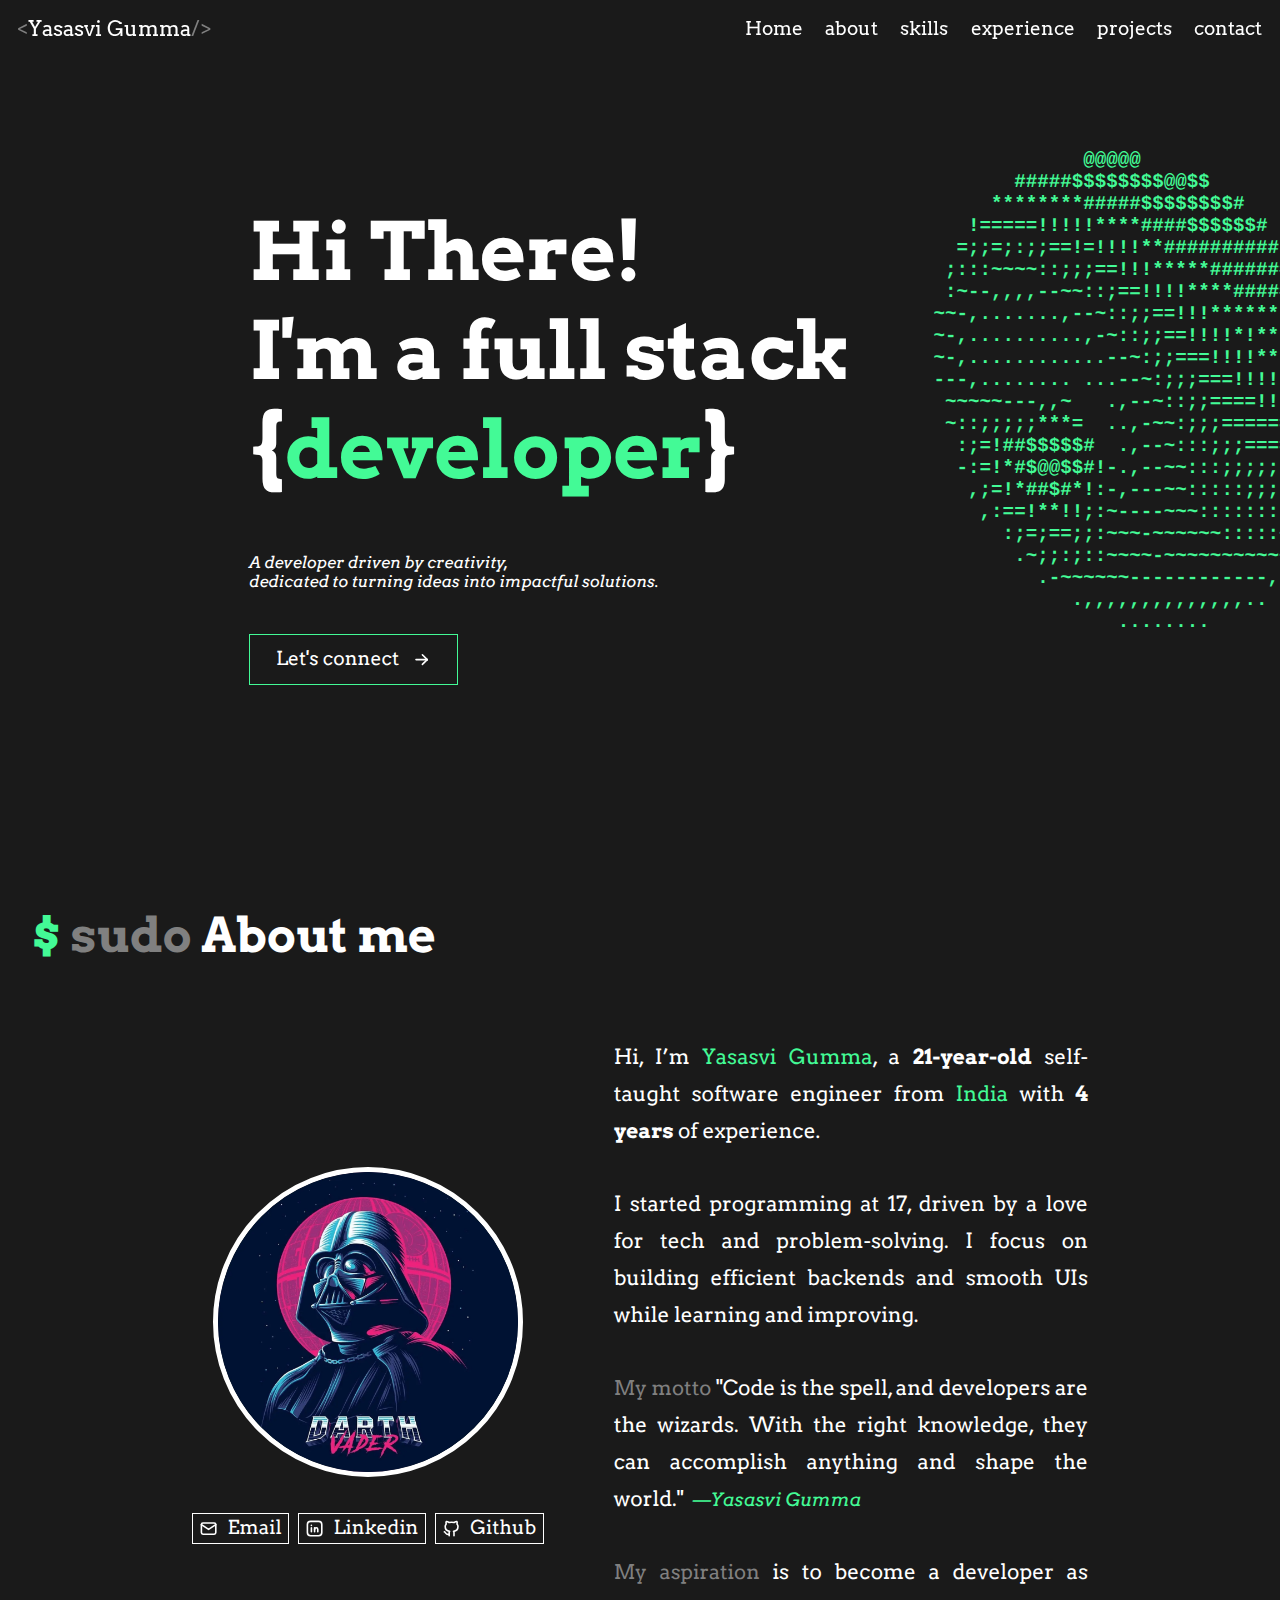
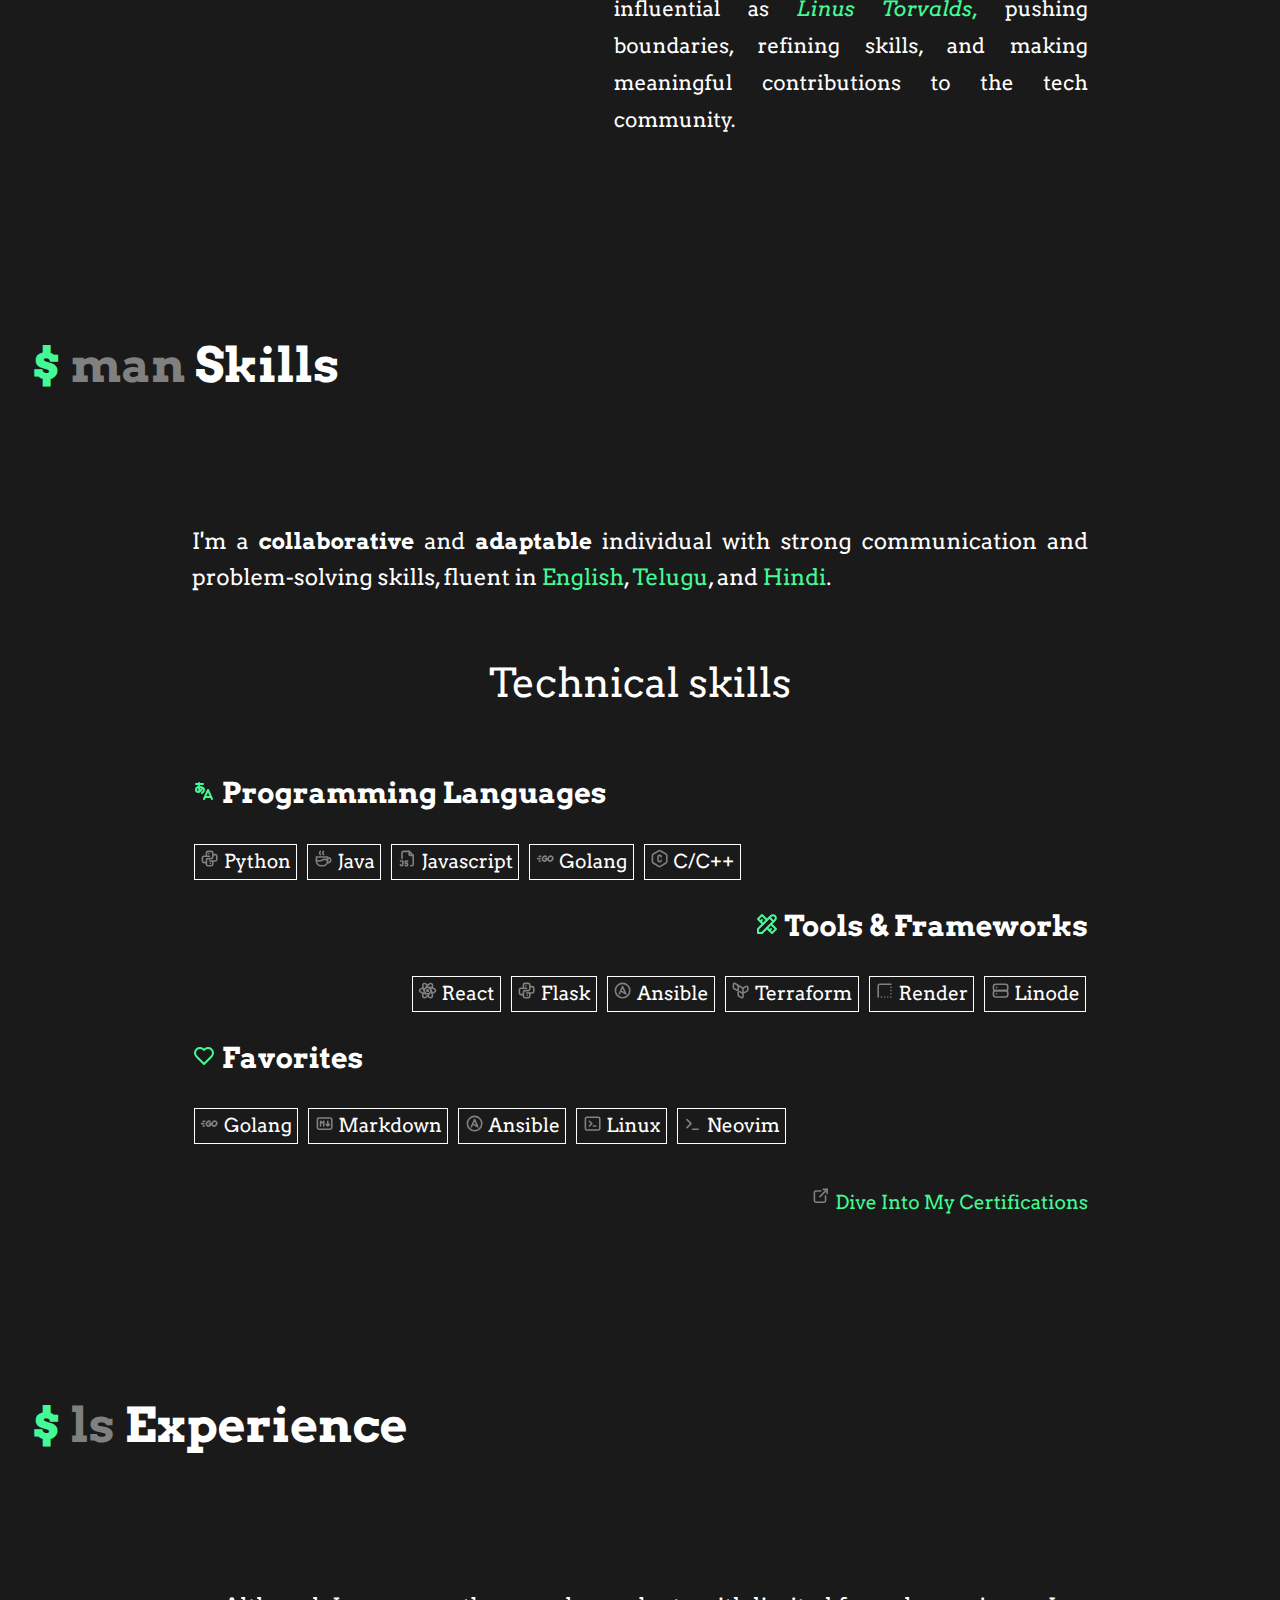
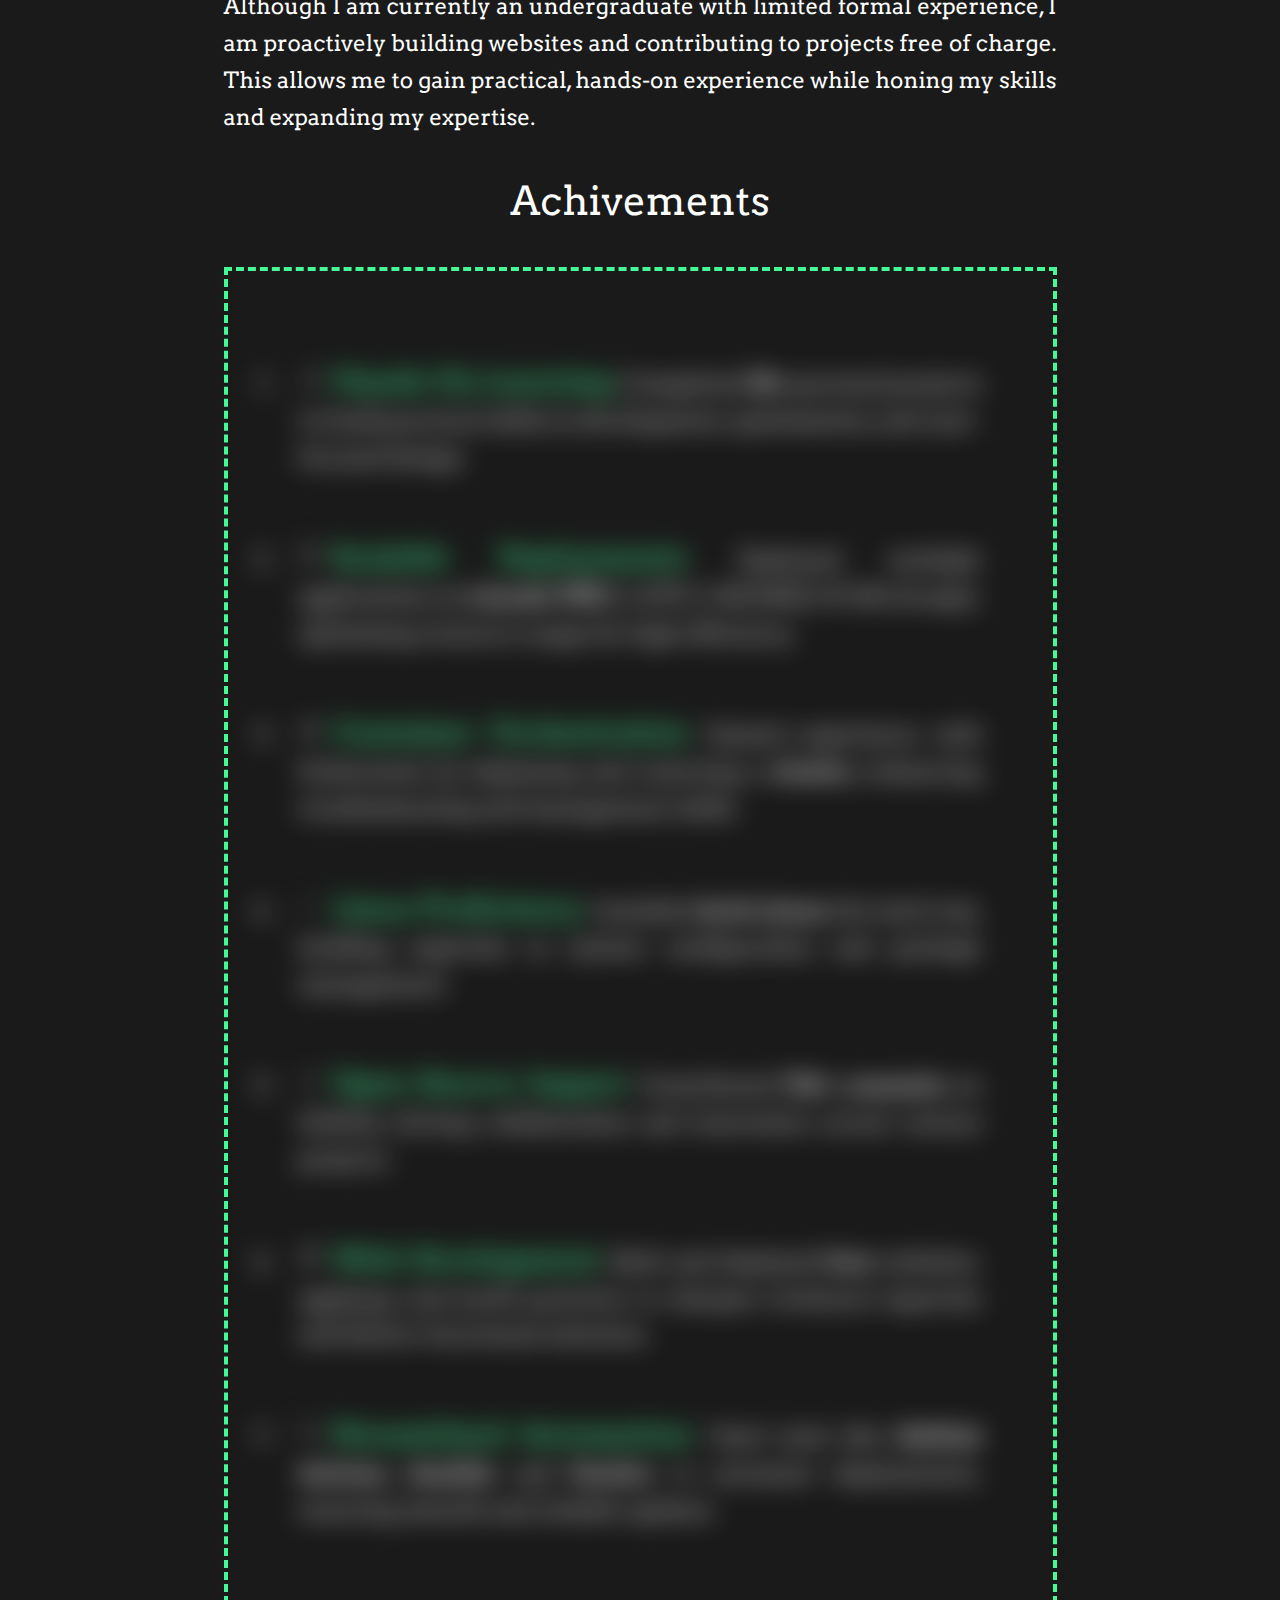
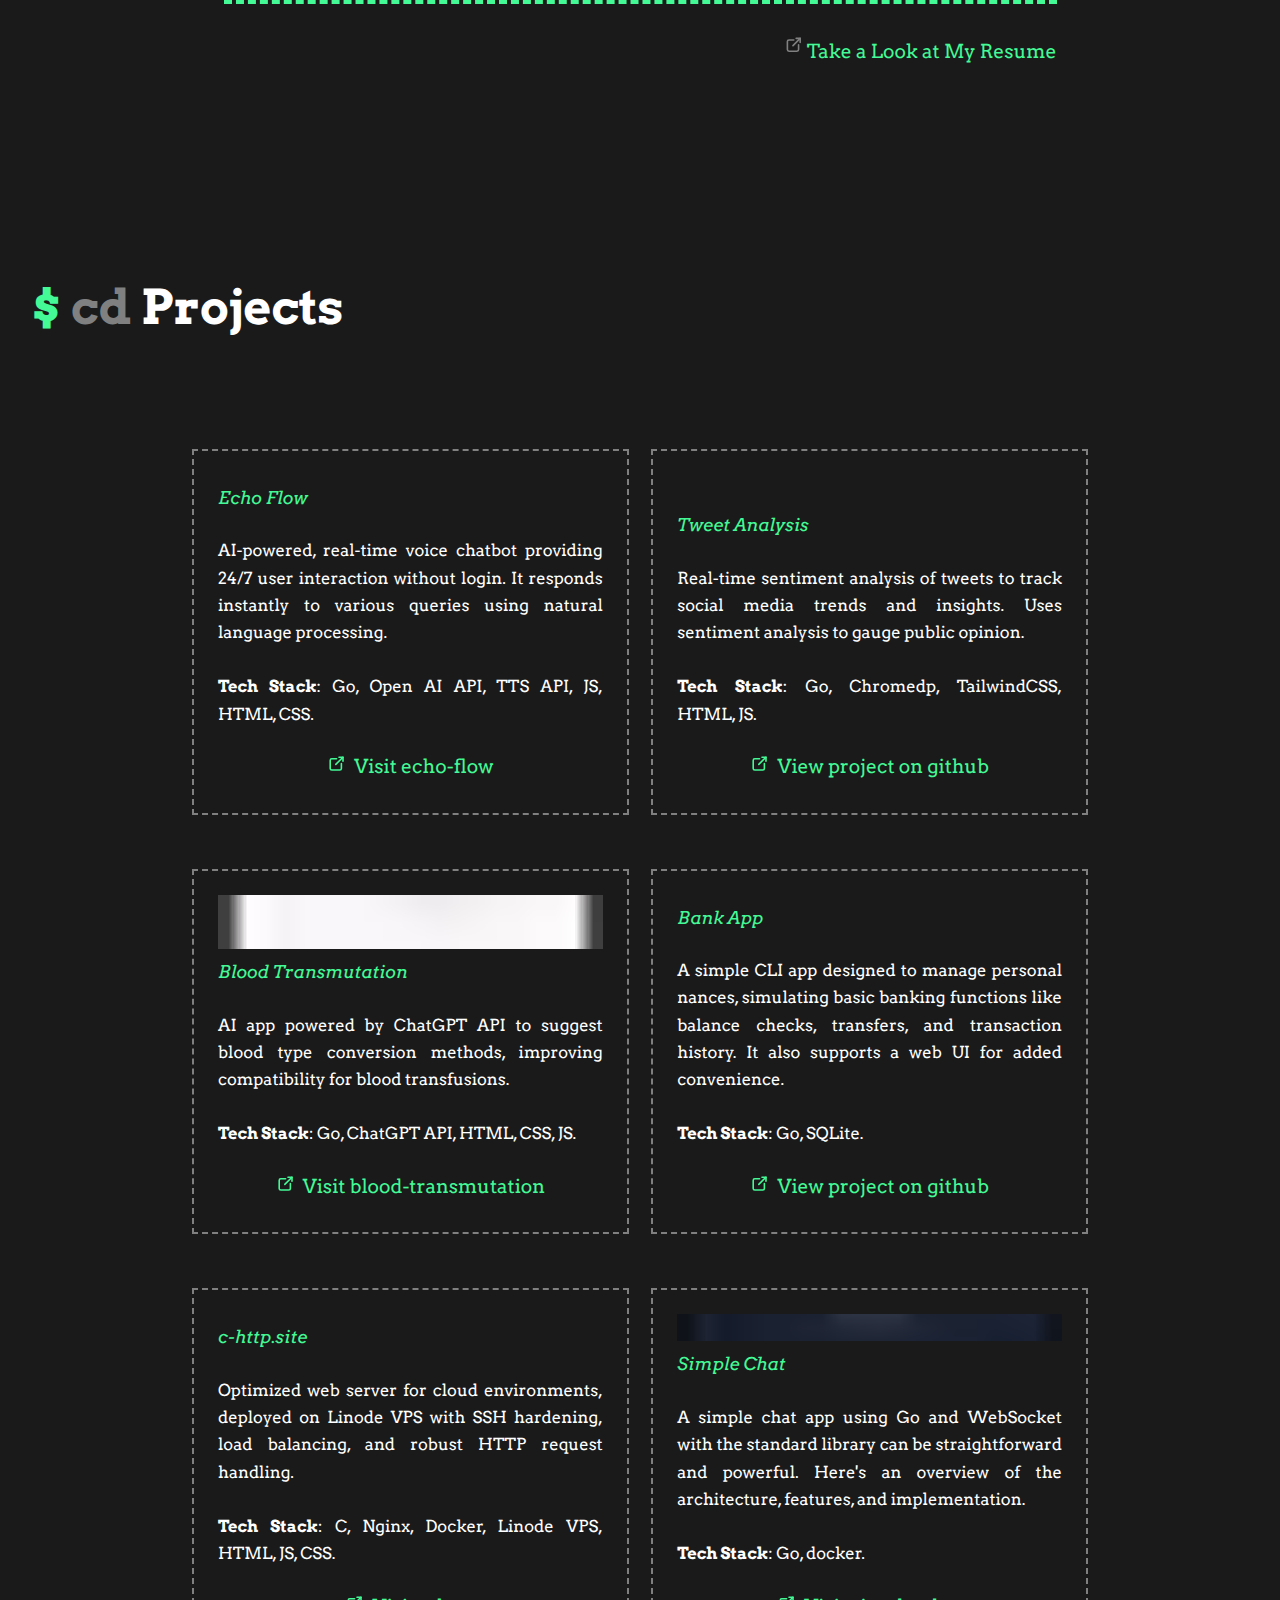
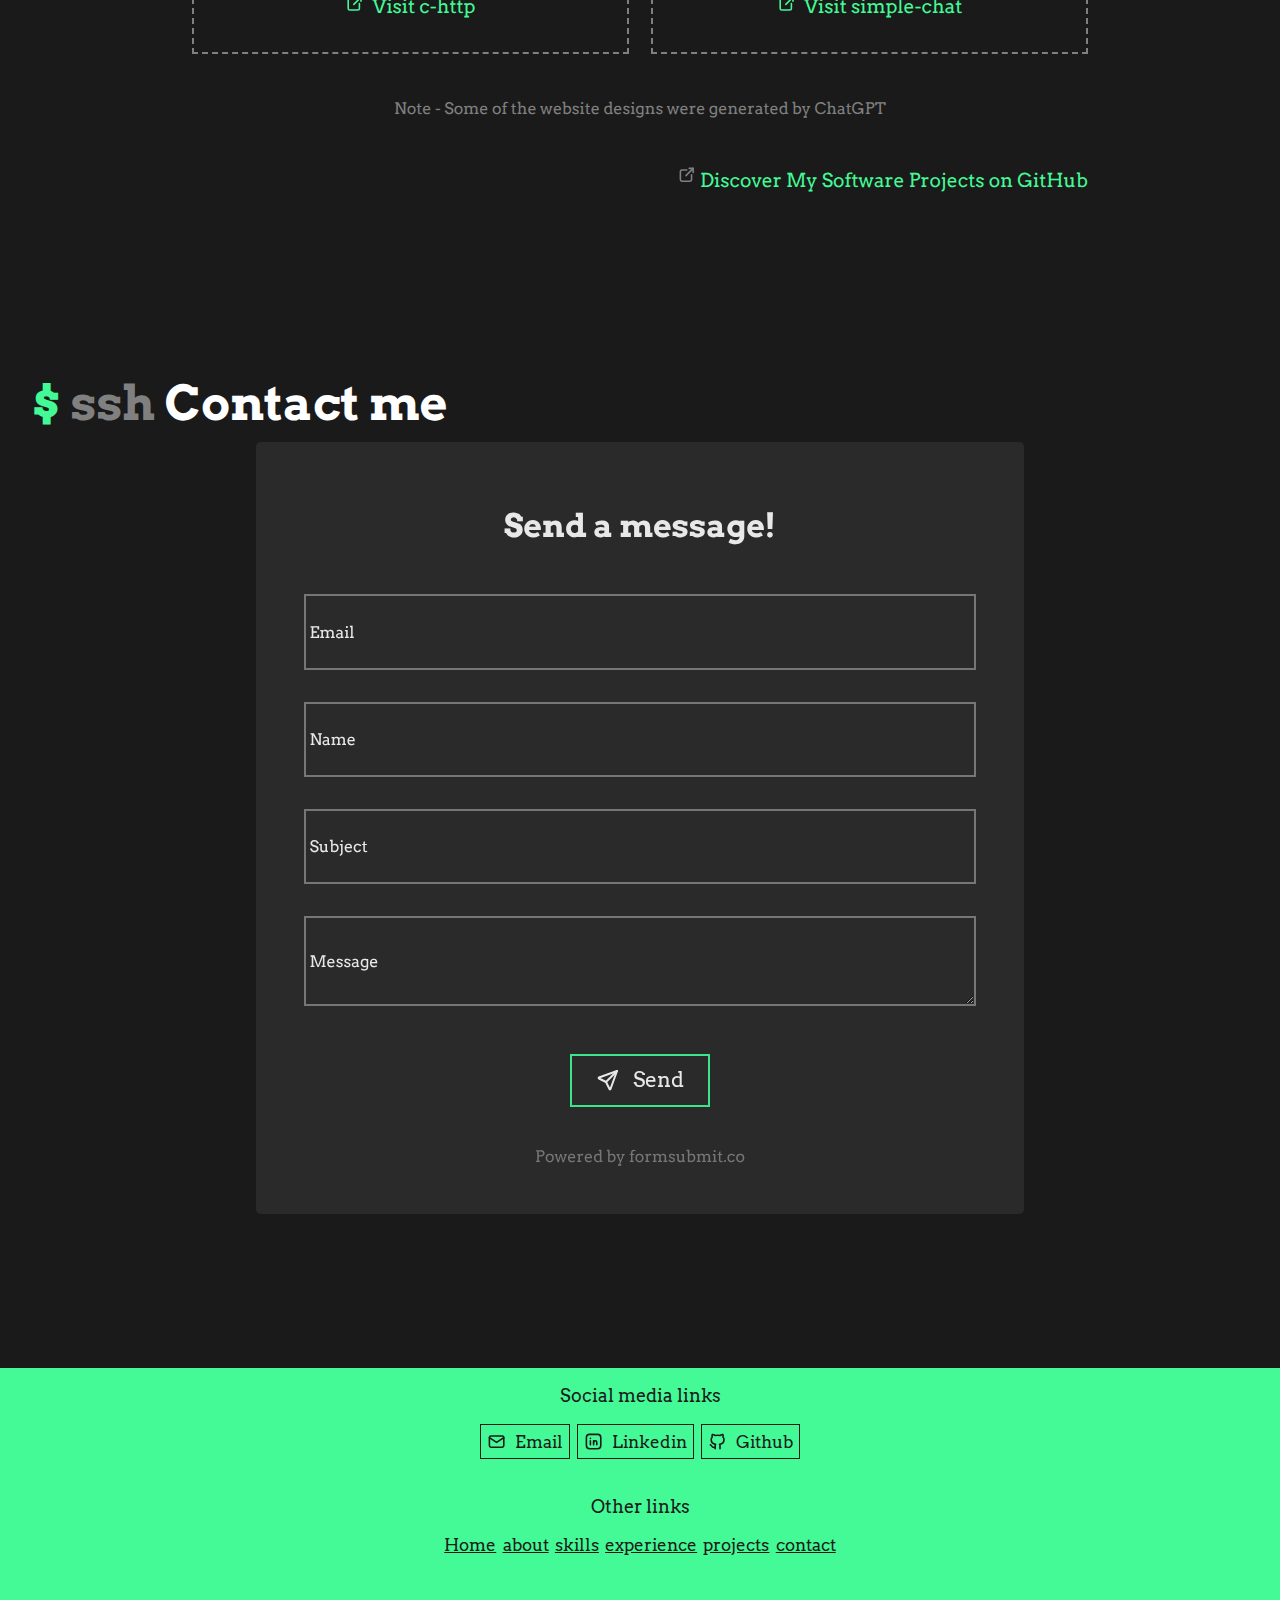
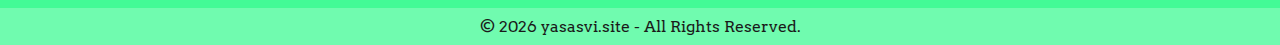
==== commit c158bb5c: "Made proper changes" ====
--- a/index.html
+++ b/index.html
@@ -124,7 +124,7 @@
             align-items: center;
             line-height: 2.3rem;
           ">
-        <div style="position: relative; z-index: 2; ">
+        <div style="position: relative; z-index: 2;">
           <img src="/assets/img/favicon.webp " alt="profile pic" width="300px" height="300px" class="blur-load"
             style="border-radius: 50%; border: 5px solid white; background-image: url(/assets/img/favicon-small.webp);"
             title="This is my github profile pic" loading="lazy" />
--- a/assets/css/styles.css
+++ b/assets/css/styles.css
@@ -3,7 +3,7 @@
   padding: 0;
   width: 100%;
   height: 100%;
-  overflow-y: auto;
+  overflow-x: hidden;
   text-rendering: geometricPrecision;
 }
 
@@ -128,7 +128,7 @@
 }
 
 nav {
-  height: 6.2dvh;
+  height: 6.5vh;
   align-items: center;
   top: 0;
   position: sticky;
@@ -501,7 +501,7 @@
   flex-direction: column;
   justify-content: center;
   align-items: center;
-  margin: 6.5vw 7.5vh;
+  margin: 5vw;
   background-color: color-mix(in srgb, var(--txt-color), var(--bg-color) 92%);
   border-radius: 0.3rem;
   padding: 2rem 3rem;
@@ -524,17 +524,17 @@
 .form-input {
   width: 100%;
   position: relative;
-  margin: 2.2vh 0;
+  margin: 1rem 0;
 }
 
 .form-input label {
   position: absolute;
   top: 50%;
-  left: 0.6vh;
+  left: 0.4vh;
   transform: translateY(-50%);
   font-size: 1rem;
   color: var(--txt-color);
-  padding: 0 0.5vh;
+  padding: 0 0.2vh;
   pointer-events: none;
   transition: 0.2s;
 }
@@ -551,8 +551,7 @@
 textarea {
   width: 100%;
   height: 7vh;
-  font-size: 0.9rem;
-  padding-left: 0.5vh;
+  font-size: 0.8rem;
   color: var(--txt-color);
   background-color: transparent;
   border: 0.125rem solid var(--subtxt-color);
@@ -678,7 +677,7 @@
   #donut {
     left: -15%;
     top: -30%;
-    opacity: 0.47;
+    opacity: 0.5;
     font-size: 0.95rem;
   }
 
@@ -724,6 +723,7 @@
   }
 
   #skills {
+    scale: 1.05;
     display: flex;
     flex-direction: column;
     align-items: center;
@@ -741,6 +741,11 @@
     margin: 4px;
   }
 
+  form {
+    margin-top: 5rem;
+    scale: 0.85;
+  }
+
   footer>div>div:last-child {
     scale: 0.9;
   }
